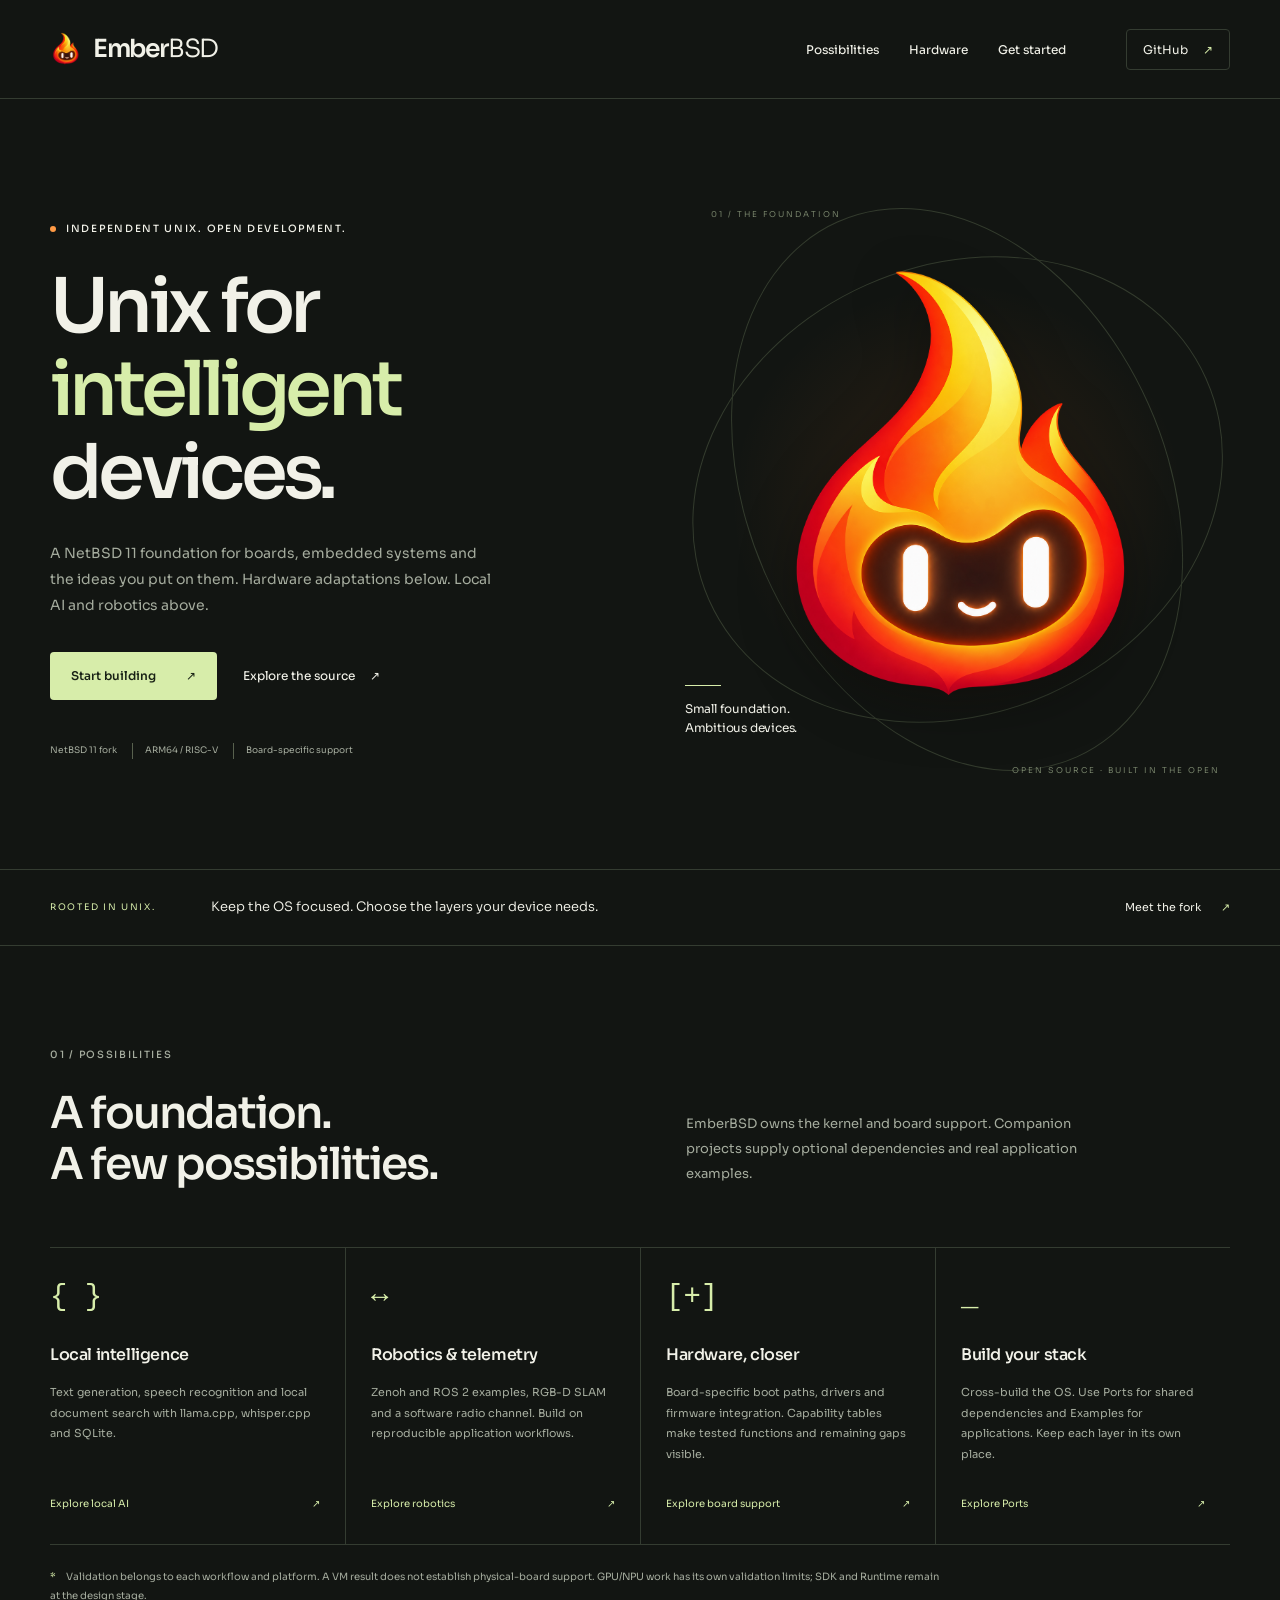
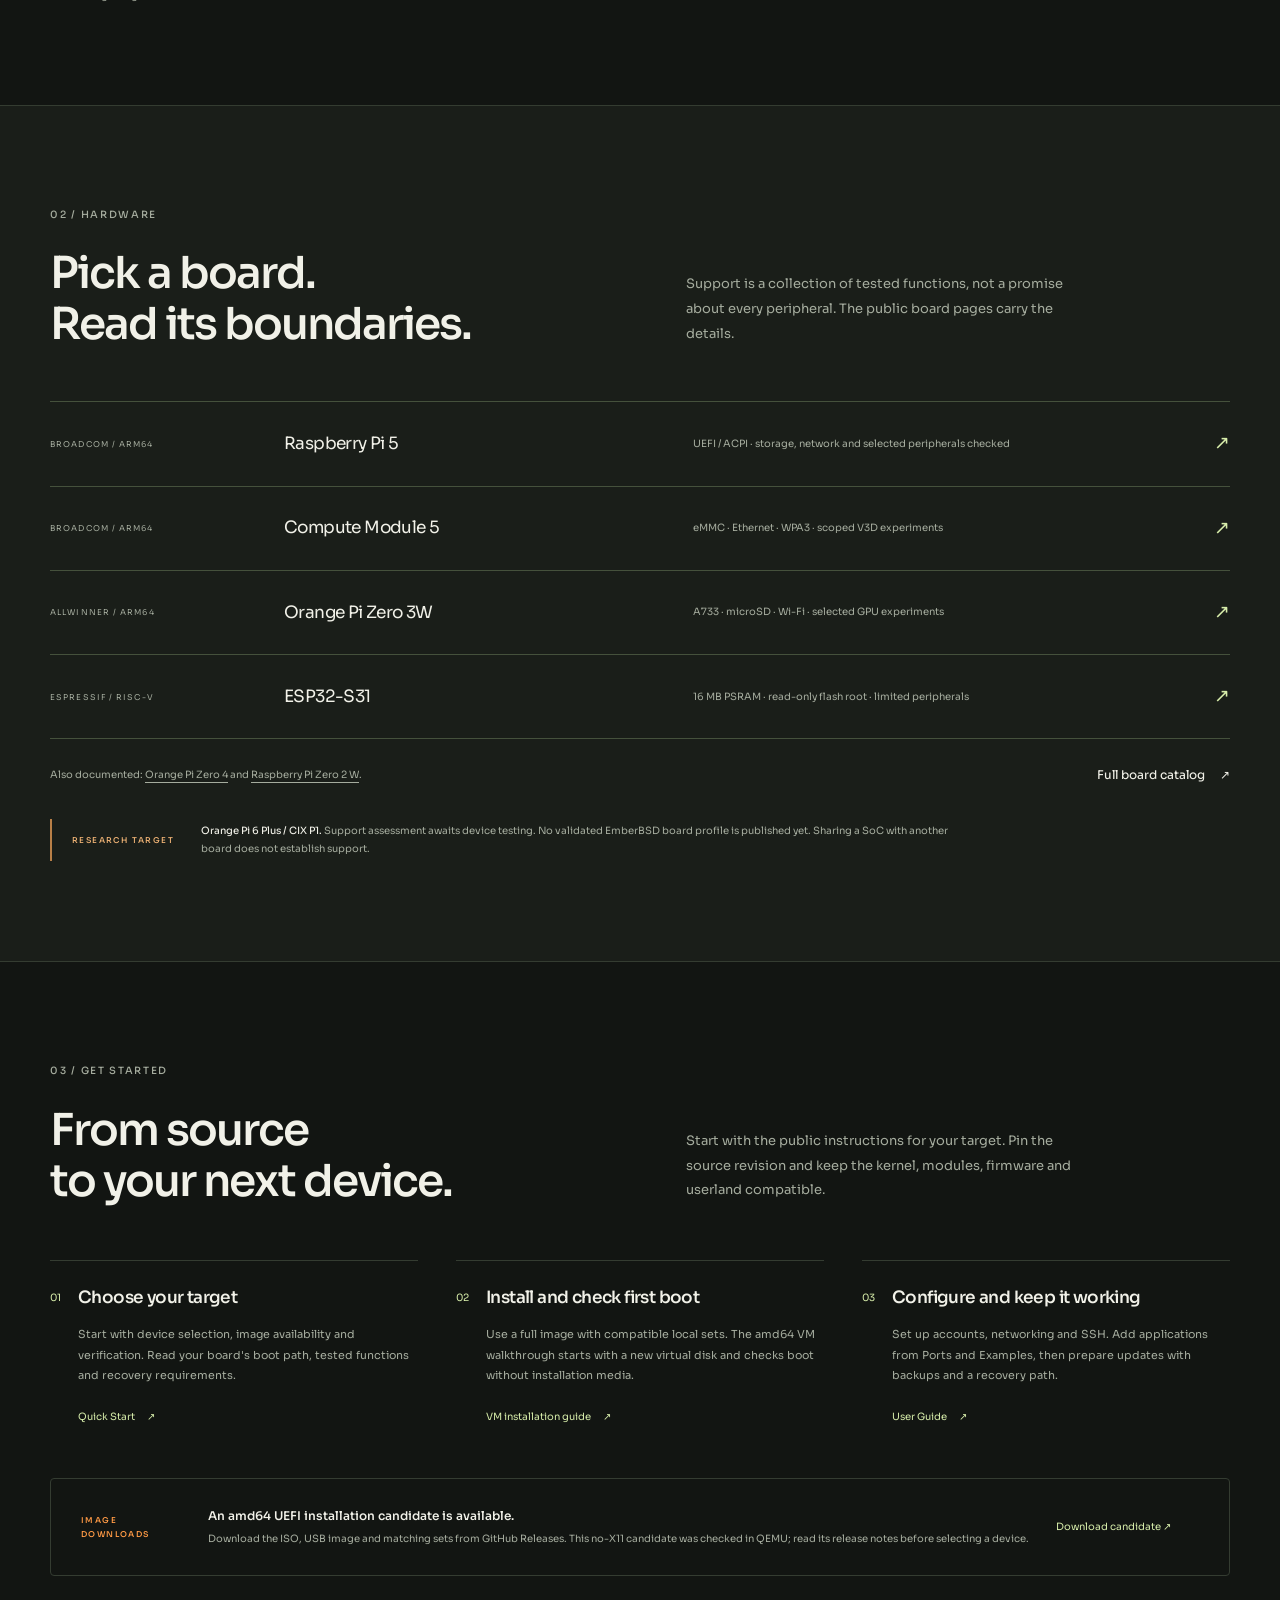
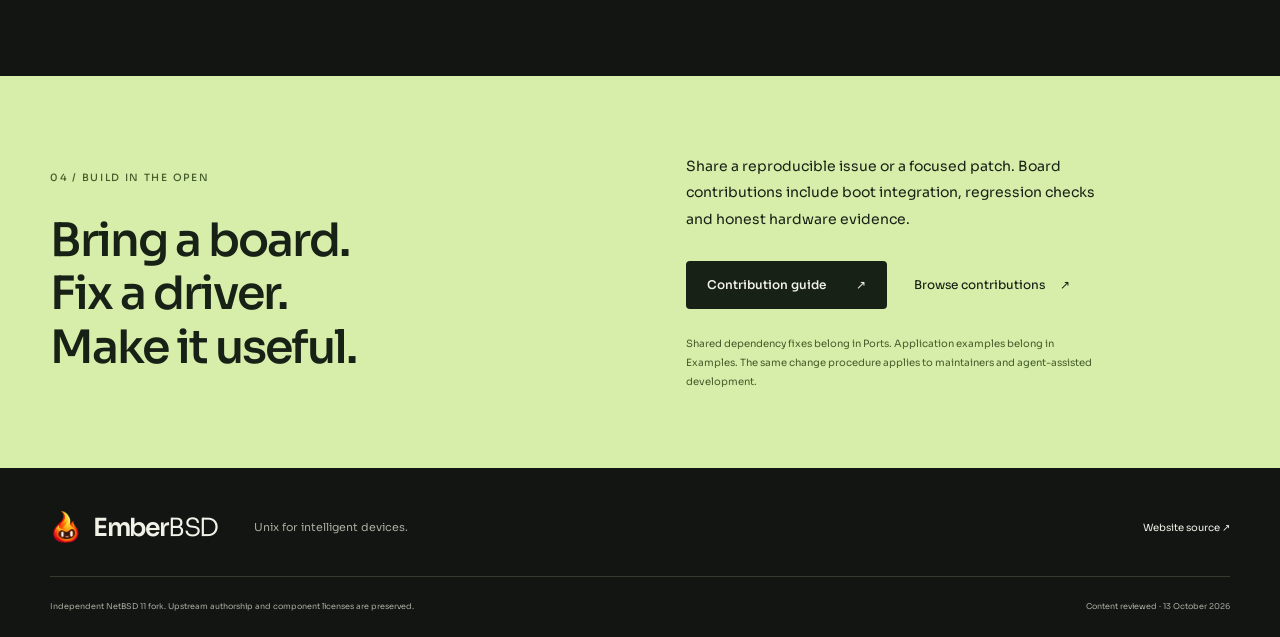
==== docs/index.html @ 4166a526 "docs(site): link the verified installation candidate" ====
<!doctype html>
<html lang="en">
<head>
  <meta charset="utf-8">
  <meta name="viewport" content="width=device-width, initial-scale=1">
  <meta name="theme-color" content="#121512">
  <meta name="description" content="EmberBSD is an independent NetBSD 11 fork for intelligent devices. Explore board support, local AI, robotics, build instructions and open development.">
  <meta property="og:title" content="EmberBSD — Unix for intelligent devices">
  <meta property="og:description" content="A small Unix foundation. Room for ambitious devices. Explore the OS, supported boards and development workflows.">
  <meta property="og:type" content="website">
  <meta property="og:url" content="https://oxtech-ember.github.io/EmberBSD-Website/">
  <meta property="og:image" content="https://oxtech-ember.github.io/EmberBSD-Website/assets/emberbsd-logo.png">
  <title>EmberBSD — Unix for intelligent devices</title>
  <link rel="icon" type="image/png" href="assets/emberbsd-logo.png">
  <link rel="preload" href="assets/fonts/sora.ttf" as="font" type="font/ttf" crossorigin>
  <link rel="stylesheet" href="style.css">
</head>
<body>
  <a class="skip-link" href="#main">Skip to content</a>
  <header class="header">
    <div class="container header-inner">
      <a class="brand" href="#" aria-label="EmberBSD home"><img src="assets/emberbsd-logo.png" width="31" height="35" alt=""><span>Ember<span class="brand-bsd">BSD</span></span></a>
      <nav aria-label="Main navigation">
        <a href="#possibilities">Possibilities</a>
        <a href="#hardware">Hardware</a>
        <a href="#start">Get started</a>
      </nav>
      <a class="header-source" href="https://github.com/oxtech-ember/EmberBSD">GitHub <span aria-hidden="true">↗</span></a>
    </div>
  </header>
  <main id="main">
    <section class="hero container" aria-labelledby="hero-title">
      <div class="hero-copy">
        <p class="eyebrow"><span class="signal" aria-hidden="true"></span> Independent Unix. Open development.</p>
        <h1 id="hero-title">Unix for<br><span>intelligent</span><br>devices.</h1>
        <p class="hero-description">A NetBSD 11 foundation for boards, embedded systems and the ideas you put on them. Hardware adaptations below. Local AI and robotics above.</p>
        <div class="hero-actions">
          <a class="button button-primary" href="#start">Start building <span aria-hidden="true">↗</span></a>
          <a class="text-link" href="https://github.com/oxtech-ember/EmberBSD">Explore the source <span aria-hidden="true">↗</span></a>
        </div>
        <div class="hero-tags" aria-label="Project foundations"><span>NetBSD 11 fork</span><span>ARM64 / RISC-V</span><span>Board-specific support</span></div>
      </div>
      <div class="hero-art">
        <div class="orbital orbital-one" aria-hidden="true"></div><div class="orbital orbital-two" aria-hidden="true"></div>
        <div class="art-mark art-mark-top" aria-hidden="true">01 / THE FOUNDATION</div>
        <img class="mascot" src="assets/emberbsd-logo.png" width="1193" height="1330" alt="EmberBSD's smiling orange and yellow flame mascot" fetchpriority="high">
        <div class="art-caption"><span class="caption-rule" aria-hidden="true"></span> Small foundation.<br>Ambitious devices.</div>
        <div class="art-mark art-mark-bottom" aria-hidden="true">OPEN SOURCE · BUILT IN THE OPEN</div>
      </div>
    </section>
    <div class="foundation-strip"><div class="container foundation-inner"><span>ROOTED IN UNIX.</span><p>Keep the OS focused.<br class="mobile-break"> Choose the layers your device needs.</p><a href="https://github.com/oxtech-ember/EmberBSD/blob/main/README.ember.md">Meet the fork <span aria-hidden="true">↗</span></a></div></div>

    <section class="section container" id="possibilities" aria-labelledby="possibilities-title">
      <div class="section-heading"><p class="eyebrow section-number">01 / POSSIBILITIES</p><h2 id="possibilities-title">A foundation.<br>A few possibilities.</h2><p>EmberBSD owns the kernel and board support. Companion projects supply optional dependencies and real application examples.</p></div>
      <div class="feature-grid">
        <article class="feature"><span class="feature-symbol" aria-hidden="true">{ }</span><h3>Local intelligence</h3><p>Text generation, speech recognition and local document search with llama.cpp, whisper.cpp and SQLite.</p><a href="https://github.com/oxtech-ember/EmberBSD-Examples/tree/main/ai/local-inference">Explore local AI <span aria-hidden="true">↗</span></a></article>
        <article class="feature"><span class="feature-symbol" aria-hidden="true">↔</span><h3>Robotics &amp; telemetry</h3><p>Zenoh and ROS 2 examples, RGB-D SLAM and a software radio channel. Build on reproducible application workflows.</p><a href="https://github.com/oxtech-ember/EmberBSD-Examples/tree/main/robotics">Explore robotics <span aria-hidden="true">↗</span></a></article>
        <article class="feature"><span class="feature-symbol" aria-hidden="true">[+]</span><h3>Hardware, closer</h3><p>Board-specific boot paths, drivers and firmware integration. Capability tables make tested functions and remaining gaps visible.</p><a href="https://github.com/oxtech-ember/EmberBSD/tree/main/ember/boards">Explore board support <span aria-hidden="true">↗</span></a></article>
        <article class="feature"><span class="feature-symbol" aria-hidden="true">_</span><h3>Build your stack</h3><p>Cross-build the OS. Use Ports for shared dependencies and Examples for applications. Keep each layer in its own place.</p><a href="https://github.com/oxtech-ember/EmberBSD-Ports">Explore Ports <span aria-hidden="true">↗</span></a></article>
      </div>
      <p class="evidence-note"><span aria-hidden="true">*</span> Validation belongs to each workflow and platform. A VM result does not establish physical-board support. GPU/NPU work has its own validation limits; SDK and Runtime remain at the design stage.</p>
    </section>

    <section class="hardware-section" id="hardware" aria-labelledby="hardware-title"><div class="container section">
      <div class="hardware-heading"><div><p class="eyebrow section-number">02 / HARDWARE</p><h2 id="hardware-title">Pick a board.<br>Read its boundaries.</h2></div><p>Support is a collection of tested functions, not a promise about every peripheral. The public board pages carry the details.</p></div>
      <div class="board-list">
        <a class="board" href="https://github.com/oxtech-ember/EmberBSD/blob/main/ember/boards/raspberry-pi-5.md"><span class="board-family">BROADCOM / ARM64</span><span class="board-title">Raspberry Pi 5</span><span class="board-detail">UEFI / ACPI · storage, network and selected peripherals checked</span><span class="board-arrow" aria-hidden="true">↗</span></a>
        <a class="board" href="https://github.com/oxtech-ember/EmberBSD/blob/main/ember/boards/compute-module-5.md"><span class="board-family">BROADCOM / ARM64</span><span class="board-title">Compute Module 5</span><span class="board-detail">eMMC · Ethernet · WPA3 · scoped V3D experiments</span><span class="board-arrow" aria-hidden="true">↗</span></a>
        <a class="board" href="https://github.com/oxtech-ember/EmberBSD/blob/main/ember/boards/orange-pi-zero-3w.md"><span class="board-family">ALLWINNER / ARM64</span><span class="board-title">Orange Pi Zero 3W</span><span class="board-detail">A733 · microSD · Wi-Fi · selected GPU experiments</span><span class="board-arrow" aria-hidden="true">↗</span></a>
        <a class="board" href="https://github.com/oxtech-ember/EmberBSD/blob/main/ember/boards/esp32-s31.md"><span class="board-family">ESPRESSIF / RISC-V</span><span class="board-title">ESP32-S31</span><span class="board-detail">16 MB PSRAM · read-only flash root · limited peripherals</span><span class="board-arrow" aria-hidden="true">↗</span></a>
      </div>
      <div class="hardware-foot"><p>Also documented: <a href="https://github.com/oxtech-ember/EmberBSD/blob/main/ember/boards/orange-pi-zero-4.md">Orange Pi Zero 4</a> and <a href="https://github.com/oxtech-ember/EmberBSD/blob/main/ember/boards/raspberry-pi-zero-2-w.md">Raspberry Pi Zero 2 W</a>.</p><a class="text-link" href="https://github.com/oxtech-ember/EmberBSD/blob/main/ember/boards/README.md">Full board catalog <span aria-hidden="true">↗</span></a></div>
      <div class="research-note"><span class="label">RESEARCH TARGET</span><p><strong>Orange Pi 6 Plus / CIX P1.</strong> Support assessment awaits device testing. No validated EmberBSD board profile is published yet. Sharing a SoC with another board does not establish support.</p></div>
    </div></section>

    <section class="section container start-section" id="start" aria-labelledby="start-title">
      <div class="section-heading"><p class="eyebrow section-number">03 / GET STARTED</p><h2 id="start-title">From source<br>to your next device.</h2><p>Start with the public instructions for your target. Pin the source revision and keep the kernel, modules, firmware and userland compatible.</p></div>
      <ol class="start-steps">
        <li><span class="step-index" aria-hidden="true">01</span><div><h3>Choose your target</h3><p>Start with device selection, image availability and verification. Read your board's boot path, tested functions and recovery requirements.</p><a href="https://github.com/oxtech-ember/EmberBSD/blob/main/ember/quick-start.md">Quick Start <span aria-hidden="true">↗</span></a></div></li>
        <li><span class="step-index" aria-hidden="true">02</span><div><h3>Install and check first boot</h3><p>Use a full image with compatible local sets. The amd64 VM walkthrough starts with a new virtual disk and checks boot without installation media.</p><a href="https://github.com/oxtech-ember/EmberBSD/blob/main/ember/boot/amd64-vm-install.md">VM installation guide <span aria-hidden="true">↗</span></a></div></li>
        <li><span class="step-index" aria-hidden="true">03</span><div><h3>Configure and keep it working</h3><p>Set up accounts, networking and SSH. Add applications from Ports and Examples, then prepare updates with backups and a recovery path.</p><a href="https://github.com/oxtech-ember/EmberBSD/blob/main/ember/user-guide.md">User Guide <span aria-hidden="true">↗</span></a></div></li>
      </ol>
      <aside class="download-note" aria-label="Image download status"><span class="label">IMAGE DOWNLOADS</span><div><h3>An amd64 UEFI installation candidate is available.</h3><p>Download the ISO, USB image and matching sets from GitHub Releases. This no-X11 candidate was checked in QEMU; read its release notes before selecting a device.</p></div><a href="https://github.com/oxtech-ember/EmberBSD/releases/tag/build-a0674c0d2c1b067339b9436cf6148426546649ef-amd64-no-x11">Download candidate <span aria-hidden="true">↗</span></a></aside>
    </section>

    <section class="contribute-section" id="contribute" aria-labelledby="contribute-title"><div class="container contribute-inner"><div><p class="eyebrow">04 / BUILD IN THE OPEN</p><h2 id="contribute-title">Bring a board.<br>Fix a driver.<br>Make it useful.</h2></div><div class="contribute-copy"><p>Share a reproducible issue or a focused patch. Board contributions include boot integration, regression checks and honest hardware evidence.</p><div class="contribute-links"><a class="button button-dark" href="https://github.com/oxtech-ember/EmberBSD/blob/main/CONTRIBUTING.md">Contribution guide <span aria-hidden="true">↗</span></a><a class="text-link" href="https://github.com/oxtech-ember/EmberBSD/pulls">Browse contributions <span aria-hidden="true">↗</span></a></div><p class="contribute-small">Shared dependency fixes belong in Ports. Application examples belong in Examples. The same change procedure applies to maintainers and agent-assisted development.</p></div></div></section>
  </main>
  <footer class="footer container"><div class="footer-top"><a class="brand" href="#" aria-label="EmberBSD home"><img src="assets/emberbsd-logo.png" width="31" height="35" alt=""><span>Ember<span class="brand-bsd">BSD</span></span></a><p>Unix for intelligent devices.</p><a href="https://github.com/oxtech-ember/EmberBSD-Website">Website source <span aria-hidden="true">↗</span></a></div><div class="footer-bottom"><p>Independent NetBSD 11 fork. Upstream authorship and component licenses are preserved.</p><p>Content reviewed · 13 October 2026</p></div></footer>
</body>
</html>
---- docs/style.css ----
@font-face{font-family:Sora;src:url('assets/fonts/sora.ttf') format('truetype');font-weight:100 800;font-style:normal;font-display:swap}
:root{--bg:#121512;--surface:#1a1e19;--text:#f1f1e8;--muted:#a5ac9e;--line:#343c31;--accent:#d7edaa;--orange:#ff9a45;--ink:#182115;--font:Sora,sans-serif}
*{box-sizing:border-box}
html{scroll-behavior:smooth;scroll-padding-top:94px}
body{margin:0;background:var(--bg);color:var(--text);font-family:var(--font);font-size:15px;line-height:1.75;-webkit-font-smoothing:antialiased}
::selection{background:var(--accent);color:var(--ink)}
a{color:inherit;text-decoration:none}
a:focus-visible{outline:3px solid var(--orange);outline-offset:6px;border-radius:2px}
a:hover{color:var(--accent)}
img{max-width:100%;height:auto}
h1,h2,h3,p{margin:0}
h1,h2,h3{font-weight:550;line-height:1.12}
.container{width:min(1180px,calc(100% - 96px));margin-inline:auto}
.skip-link{position:fixed;z-index:20;top:-90px;left:20px;background:var(--accent);color:var(--ink);padding:12px 20px}
.skip-link:focus{top:14px}
.header{border-bottom:1px solid var(--line);background:var(--bg)}
.header-inner{min-height:98px;display:flex;align-items:center;gap:46px}
.brand{display:inline-flex;align-items:center;gap:12px;font-size:25px;font-weight:600;letter-spacing:-1.4px;white-space:nowrap}
.brand img{width:31px;height:35px;object-fit:contain}
.brand-bsd{font-weight:350}
.header nav{display:flex;align-items:center;gap:30px;margin-left:auto;font-size:12px;font-weight:450}
.header-source{margin-left:14px;padding:9px 16px;border:1px solid var(--line);border-radius:4px;font-size:12px}
.header-source span{margin-left:12px;color:var(--accent)}
.hero{display:grid;grid-template-columns:1.12fr 1fr;gap:24px;min-height:770px;align-items:center;padding-block:76px 65px}
.eyebrow{display:flex;align-items:center;gap:10px;font-size:10px;font-weight:500;letter-spacing:1.7px;text-transform:uppercase}
.signal{display:inline-block;width:6px;height:6px;background:var(--orange);border-radius:50%}
h1{font-size:clamp(58px,5.9vw,84px);line-height:1.1;letter-spacing:-4.7px;margin-top:27px}
h1 span{color:var(--accent)}
.hero-description{color:var(--muted);max-width:452px;margin-top:27px;font-size:14px;line-height:1.85}
.hero-actions{display:flex;align-items:center;gap:26px;margin-top:33px}
.button{display:inline-flex;align-items:center;justify-content:center;gap:30px;padding:15px 21px;font-weight:550;font-size:12px;line-height:1.5;border-radius:4px;transition:transform .18s,background .18s}
.button:hover{transform:translateY(-2px)}
.button-primary{background:var(--accent);color:var(--ink)}
.button-primary:hover{background:#e9fac7;color:var(--ink)}
.text-link{font-size:12px;font-weight:450;display:inline-flex;align-items:center;gap:15px}
.hero-tags{display:flex;flex-wrap:wrap;gap:15px;margin-top:43px;font-size:9px;color:var(--muted)}
.hero-tags span{padding-left:12px;border-left:1px solid #58614e}
.hero-tags span:first-child{padding-left:0;border:0}
.hero-art{position:relative;height:575px;display:flex;align-items:center;justify-content:center;isolation:isolate;overflow:hidden}
.hero-art::before{content:'';position:absolute;inset:10% 4% 5%;background:radial-gradient(ellipse,rgba(255,127,39,.12),transparent 64%);z-index:-1}
.orbital{position:absolute;border:1px solid #333b2d;border-radius:50%;z-index:-1;transform:rotate(-24deg)}
.orbital-one{width:100%;height:78%}
.orbital-two{width:77%;height:102%}
.mascot{width:77%;max-height:465px;object-fit:contain;filter:drop-shadow(0 18px 28px #0005);animation:arrive .9s ease-out both}
.art-mark{position:absolute;font-size:8px;letter-spacing:2px;color:#737f67}
.art-mark-top{top:5px;left:26px}
.art-mark-bottom{bottom:0;right:10px}
.art-caption{position:absolute;bottom:40px;left:0;font-size:12px;font-weight:400;line-height:1.6;letter-spacing:-.2px}
.caption-rule{display:block;width:36px;border-top:1px solid var(--accent);margin-bottom:13px}
.foundation-strip{border-top:1px solid var(--line);border-bottom:1px solid var(--line)}
.foundation-inner{display:flex;align-items:center;gap:55px;padding-block:26px}
.foundation-inner>span{color:var(--accent);font-size:9px;letter-spacing:1.7px;white-space:nowrap}
.foundation-inner p{font-size:13px;font-weight:350}
.foundation-inner>a{margin-left:auto;font-size:11px;white-space:nowrap}
.foundation-inner>a span{margin-left:17px;color:var(--accent)}
.mobile-break{display:none}
.section{padding-block:100px}
.section-heading{display:grid;grid-template-columns:1fr 1fr;column-gap:92px;align-items:end}
.section-number{color:var(--muted);grid-column:1/-1;margin-bottom:25px}
h2{font-size:44px;letter-spacing:-2px;line-height:1.16}
.section-heading>p:last-child{color:var(--muted);font-size:13px;max-width:400px;line-height:1.9;padding-bottom:4px}
.feature-grid{display:grid;grid-template-columns:repeat(4,1fr);margin-top:57px;border-top:1px solid var(--line);border-bottom:1px solid var(--line)}
.feature{padding:33px 25px 31px 0;display:flex;flex-direction:column}
.feature+.feature{border-left:1px solid var(--line);padding-left:25px}
.feature-symbol{font-family:monospace;font-size:29px;line-height:1.2;color:var(--accent);font-weight:300;height:48px}
.feature h3{font-size:16px;letter-spacing:-.4px;margin-top:15px;line-height:1.4}
.feature p{color:var(--muted);font-size:11px;line-height:1.9;margin-top:15px}
.feature>a{font-size:10px;color:var(--accent);margin-top:auto;padding-top:30px;display:flex;gap:12px;align-items:center;justify-content:space-between}
.feature>a:hover{text-decoration:underline;text-underline-offset:5px}
.evidence-note{font-size:10px;color:var(--muted);max-width:890px;line-height:1.9;margin-top:22px}
.evidence-note>span{color:var(--accent);margin-right:8px}
.hardware-section{background:var(--surface);border-top:1px solid var(--line);border-bottom:1px solid var(--line)}
.hardware-heading{display:grid;grid-template-columns:1fr 1fr;gap:92px;align-items:end}
.hardware-heading>p{color:var(--muted);font-size:13px;line-height:1.9;max-width:398px;padding-bottom:4px}
.board-list{margin-top:51px;border-top:1px solid #45513c}
.board{display:grid;grid-template-columns:210px 1.1fr 1.4fr 24px;gap:24px;align-items:center;padding-block:25px;border-bottom:1px solid #45513c;transition:background .18s,padding .18s}
.board:hover{background:#232b1f;padding-inline:12px;color:var(--text)}
.board-family{font-size:8px;letter-spacing:1.1px;color:var(--muted)}
.board-title{font-size:17px;letter-spacing:-.6px}
.board-detail{font-size:10px;color:var(--muted);line-height:1.8}
.board-arrow{font-size:19px;color:var(--accent);text-align:right}
.hardware-foot{margin-top:25px;display:flex;align-items:center;gap:25px;justify-content:space-between}
.hardware-foot p{font-size:10px;color:var(--muted)}
.hardware-foot p a{text-decoration:underline;text-underline-offset:4px}
.research-note{margin-top:34px;border-left:2px solid #b87f47;padding:3px 0 3px 20px;display:flex;gap:27px;align-items:center}
.label{font-size:8px;font-weight:550;letter-spacing:1.4px;white-space:nowrap}
.research-note .label{color:#e8ae72}
.research-note p{font-size:10px;color:var(--muted);line-height:1.8;max-width:750px}
.research-note strong{color:var(--text);font-weight:450}
.start-steps{list-style:none;padding:0;margin:53px 0 0;display:grid;grid-template-columns:repeat(3,1fr);gap:38px}
.start-steps li{display:flex;gap:17px;border-top:1px solid var(--line);padding-top:25px}
.step-index{font-size:10px;color:var(--accent);line-height:2.3}
.start-steps h3{font-size:17px;line-height:1.4;letter-spacing:-.6px}
.start-steps p{font-size:11px;line-height:1.9;color:var(--muted);margin-top:14px}
.start-steps a{font-size:10px;color:var(--accent);display:inline-flex;gap:12px;margin-top:22px}
.start-steps a:hover{text-decoration:underline;text-underline-offset:5px}
.download-note{display:flex;align-items:center;gap:27px;padding:27px 30px;border:1px solid var(--line);border-radius:4px;margin-top:49px}
.download-note>.label{color:var(--orange);white-space:normal;width:100px;flex-shrink:0}
.download-note h3{font-size:12px;line-height:1.6}
.download-note p{font-size:10px;color:var(--muted);line-height:1.9;margin-top:4px}
.download-note>a{flex-shrink:0;font-size:10px;color:var(--accent)}
.contribute-section{background:var(--accent);color:var(--ink)}
.contribute-section a:focus-visible{outline-color:var(--ink)}
.contribute-inner{display:grid;grid-template-columns:1fr 1fr;gap:92px;padding-block:77px;align-items:center}
.contribute-inner .eyebrow{color:#465d2c;margin-bottom:27px}
.contribute-inner h2{font-size:46px}
.contribute-copy>p{font-size:14px;line-height:1.9;max-width:410px}
.contribute-links{display:flex;align-items:center;gap:27px;margin-top:28px}
.button-dark{background:var(--ink);color:var(--text)}
.button-dark:hover{background:#33442b;color:var(--text)}
.contribute-section .text-link:hover{color:var(--ink);text-decoration:underline;text-underline-offset:5px}
.contribute-copy>.contribute-small{font-size:10px;line-height:1.9;margin-top:25px;color:#465d2c}
.footer{padding-block:38px 24px}
.footer-top{display:flex;gap:36px;align-items:center;padding-bottom:27px}
.footer-top p{color:var(--muted);font-size:11px}
.footer-top>a:last-child{margin-left:auto;font-size:10px}
.footer-bottom{display:flex;justify-content:space-between;gap:25px;border-top:1px solid var(--line);padding-top:22px;font-size:8px;color:var(--muted)}
@keyframes arrive{from{opacity:0;transform:translateY(12px)}to{opacity:1;transform:translateY(0)}}
@media(min-width:1600px){h1{font-size:88px}}
@media(max-width:1100px){.container{width:calc(100% - 64px)}.hero{min-height:700px;gap:0}h1{font-size:65px;letter-spacing:-3.8px}.hero-art{height:510px}.hero-actions{gap:17px}.section-heading,.hardware-heading,.contribute-inner{gap:48px}.board{grid-template-columns:160px 1.1fr 1.3fr 22px;gap:16px}.board-title{font-size:15px}.foundation-inner{gap:30px}.download-note{gap:20px;padding:24px}.feature{padding-right:17px}.feature+.feature{padding-left:17px}.contribute-inner h2{font-size:42px}}
@media(max-width:800px){.header-inner{gap:20px;min-height:88px}.header nav{gap:20px}.header-source{margin-left:0}.hero{grid-template-columns:1.1fr 1fr;padding-block:60px;min-height:650px}h1{font-size:54px;letter-spacing:-3.4px}.hero-description{font-size:12px}.hero-art{height:460px}.hero-actions{align-items:flex-start;flex-direction:column;gap:21px}.hero-tags{gap:12px;margin-top:30px}.hero-tags span{font-size:8px}.art-caption{font-size:10px;bottom:30px}.art-mark{font-size:6px;letter-spacing:1px}.foundation-inner p{font-size:11px}.foundation-inner>span{font-size:8px;letter-spacing:1px}.section{padding-block:75px}h2{font-size:37px}.section-heading,.hardware-heading{gap:35px}.feature-grid{grid-template-columns:repeat(2,1fr)}.feature:nth-child(3){border-left:0;padding-left:0;border-top:1px solid var(--line)}.feature:nth-child(4){border-top:1px solid var(--line)}.feature:nth-child(2){padding-right:0}.feature h3{font-size:17px}.feature p{font-size:12px}.feature>a{font-size:11px}.board{grid-template-columns:1fr 1.3fr 22px}.board-family{grid-column:1;font-size:7px}.board-title{grid-column:1;grid-row:2;margin-top:-18px}.board-detail{grid-column:2;grid-row:1/3}.board-arrow{grid-column:3;grid-row:1/3}.hardware-foot{align-items:flex-start;flex-direction:column;gap:15px}.research-note{align-items:flex-start;flex-direction:column;gap:10px}.start-steps{gap:23px}.start-steps li{gap:10px}.start-steps h3{font-size:15px}.download-note{flex-wrap:wrap}.download-note>div{flex:1}.download-note>a{margin-left:120px}.contribute-inner{gap:35px}.contribute-inner h2{font-size:36px}.contribute-copy>p{font-size:12px}.contribute-links{align-items:flex-start;flex-direction:column;gap:19px}.footer-bottom{font-size:8px}.footer-top{gap:20px}}
@media(max-width:600px){html{scroll-padding-top:25px}.container{width:calc(100% - 40px)}.header-inner{flex-wrap:wrap;justify-content:space-between;gap:0;padding-block:17px 13px;min-height:106px}.brand{font-size:23px}.brand img{width:26px;height:30px}.header-source{padding:7px 12px;font-size:10px;order:1}.header nav{order:2;margin:18px 0 0;width:100%;justify-content:space-between;font-size:10px;gap:16px}.hero{grid-template-columns:1fr;padding-block:43px 29px;min-height:0}.hero .eyebrow{font-size:8px;letter-spacing:1.1px}h1{font-size:clamp(45px,12.2vw,68px);letter-spacing:-2.7px;margin-top:23px;line-height:1.08}.hero-description{font-size:12px;max-width:410px;margin-top:22px;line-height:1.9}.hero-actions{flex-direction:row;align-items:center;flex-wrap:wrap;gap:20px;margin-top:27px}.button{padding:13px 18px;font-size:11px;gap:22px}.hero-actions .text-link{font-size:10px;gap:8px}.hero-tags{gap:12px;margin-top:25px}.hero-tags span{font-size:8px}.hero-art{height:380px;margin-top:33px;margin-inline:15px}.mascot{width:70%;max-height:335px}.orbital-one{width:94%;height:83%}.orbital-two{width:74%;height:96%}.art-mark-top{left:0;top:0}.art-mark-bottom{bottom:0}.art-caption{left:-8px;bottom:29px;font-size:9px}.caption-rule{width:25px;margin-bottom:8px}.foundation-inner{padding-block:22px;flex-wrap:wrap;gap:12px 15px}.foundation-inner>span{width:100%;font-size:8px;letter-spacing:1.4px}.foundation-inner p{font-size:11px}.foundation-inner>a{font-size:10px}.foundation-inner>a span{margin-left:8px}.section{padding-block:58px}.section-heading,.hardware-heading{grid-template-columns:1fr;gap:20px}.section-number{margin-bottom:3px;font-size:8px;letter-spacing:1.4px}h2{font-size:35px;letter-spacing:-1.7px}.section-heading>p:last-child,.hardware-heading>p{font-size:12px;line-height:1.9}.hardware-heading .section-number{margin-bottom:22px}.feature-grid{margin-top:32px;gap:0}.feature{padding:25px 17px 24px 0}.feature+.feature{padding-left:17px}.feature:nth-child(3){padding-left:0}.feature:nth-child(4){padding-right:0}.feature-symbol{font-size:25px;height:35px}.feature h3{font-size:14px;line-height:1.5;margin-top:12px}.feature p{font-size:10px;line-height:1.85;margin-top:12px}.feature>a{font-size:9px;padding-top:23px;gap:6px;line-height:1.7}.evidence-note{font-size:9px;margin-top:19px}.board-list{margin-top:32px}.board{grid-template-columns:1fr 20px;gap:12px;padding-block:21px}.board-family{grid-row:1}.board-title{grid-column:1;grid-row:2;margin:0;font-size:17px}.board-detail{grid-column:1;grid-row:3;font-size:10px}.board-arrow{grid-column:2;grid-row:1/4}.board:hover{padding-inline:8px}.hardware-foot p{font-size:10px;line-height:1.9}.hardware-foot .text-link{font-size:10px}.research-note{margin-top:26px;padding-left:16px}.research-note p{font-size:10px}.start-steps{grid-template-columns:1fr;gap:28px;margin-top:32px}.start-steps li{gap:19px;padding-top:23px}.start-steps h3{font-size:17px}.start-steps p{font-size:11px;margin-top:10px}.start-steps a{font-size:10px;margin-top:14px}.download-note{margin-top:32px;padding:22px;display:block}.download-note>.label{width:auto}.download-note>div{margin-top:13px}.download-note h3{font-size:12px}.download-note p{font-size:10px}.download-note>a{display:inline-block;margin:15px 0 0;font-size:10px}.contribute-inner{grid-template-columns:1fr;gap:29px;padding-block:52px}.contribute-inner .eyebrow{font-size:8px;margin-bottom:23px}.contribute-inner h2{font-size:39px;letter-spacing:-1.8px}.contribute-copy>p{font-size:12px}.contribute-links{flex-direction:row;flex-wrap:wrap;align-items:center;gap:22px;margin-top:23px}.contribute-links .text-link{font-size:10px;gap:8px}.contribute-copy>.contribute-small{font-size:10px;margin-top:22px}.footer{padding-block:28px 20px}.footer-top{flex-wrap:wrap;gap:15px;padding-bottom:23px}.footer-top p{font-size:10px;width:100%;order:2}.footer-top>a:last-child{font-size:9px}.footer-bottom{flex-direction:column;gap:10px;padding-top:18px;font-size:8px;line-height:1.9}}
@media(prefers-reduced-motion:reduce){html{scroll-behavior:auto}*,*::before,*::after{animation:none!important;transition:none!important}}
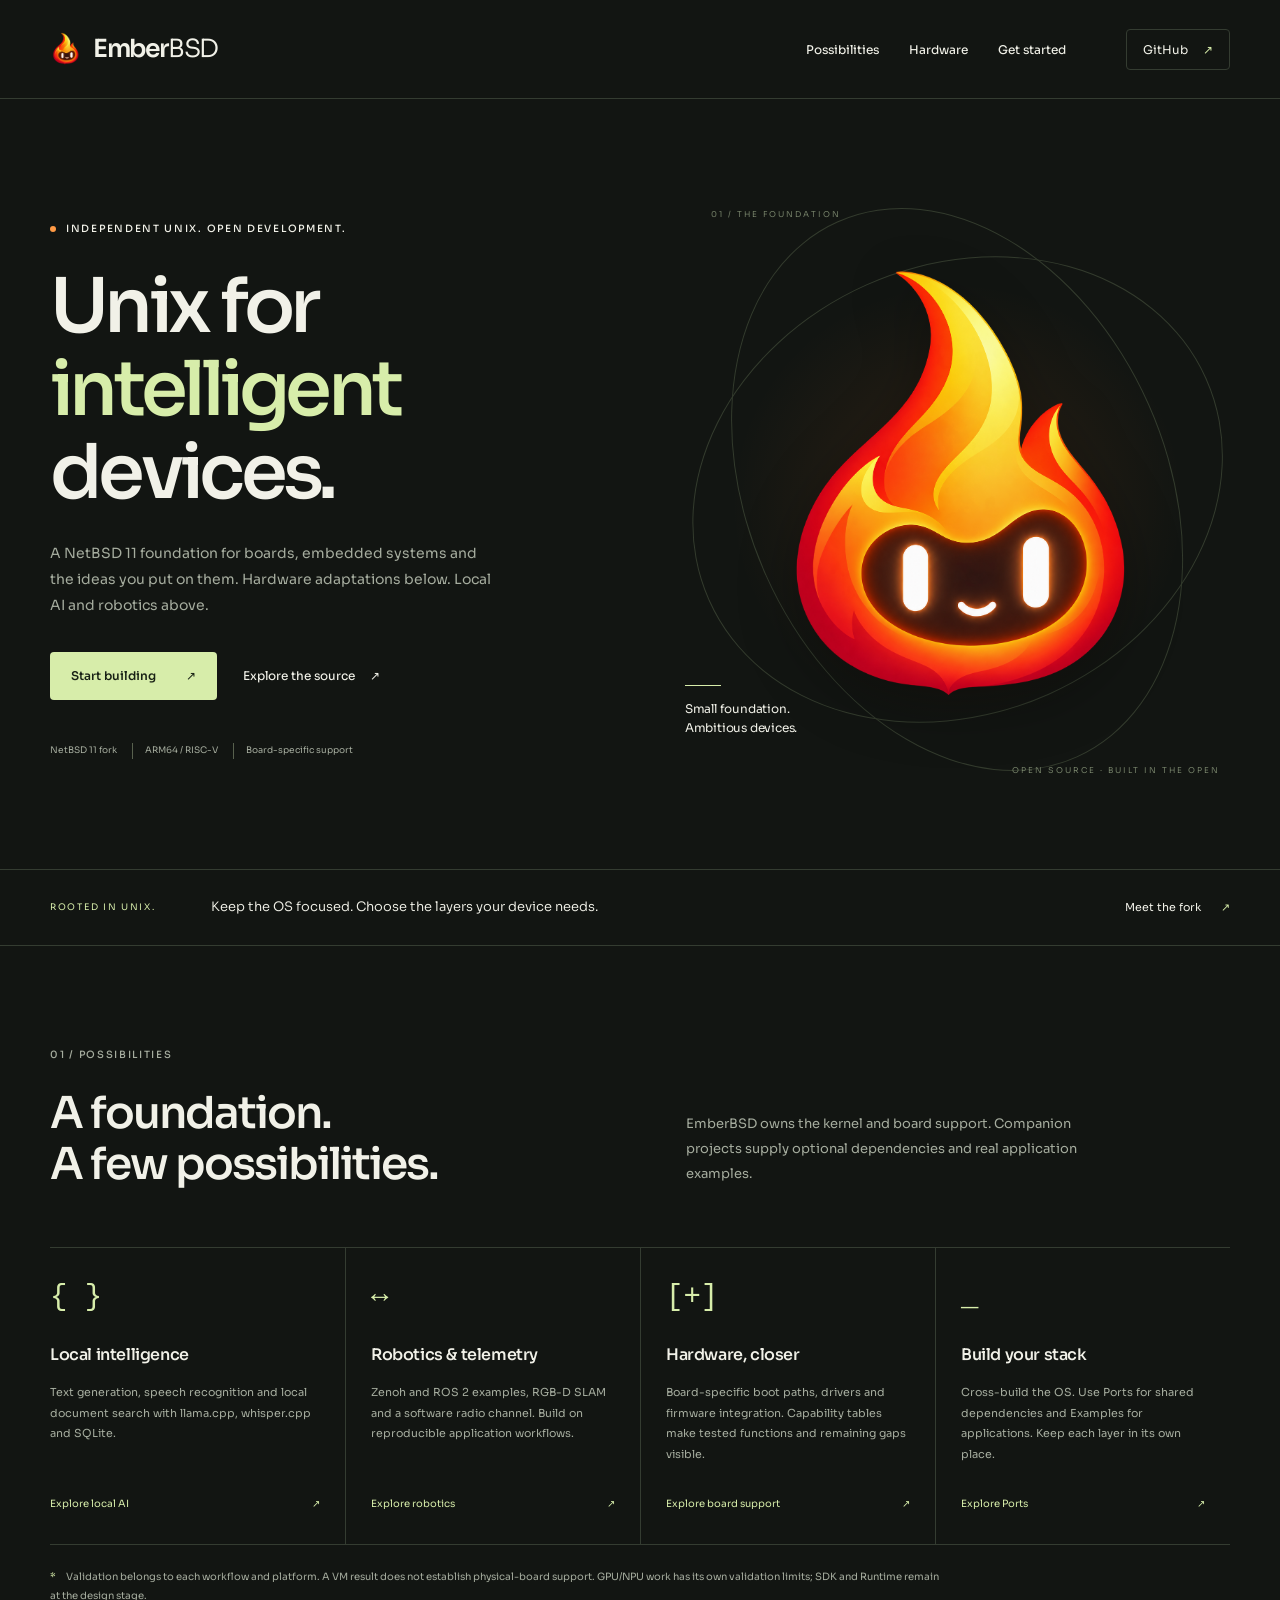
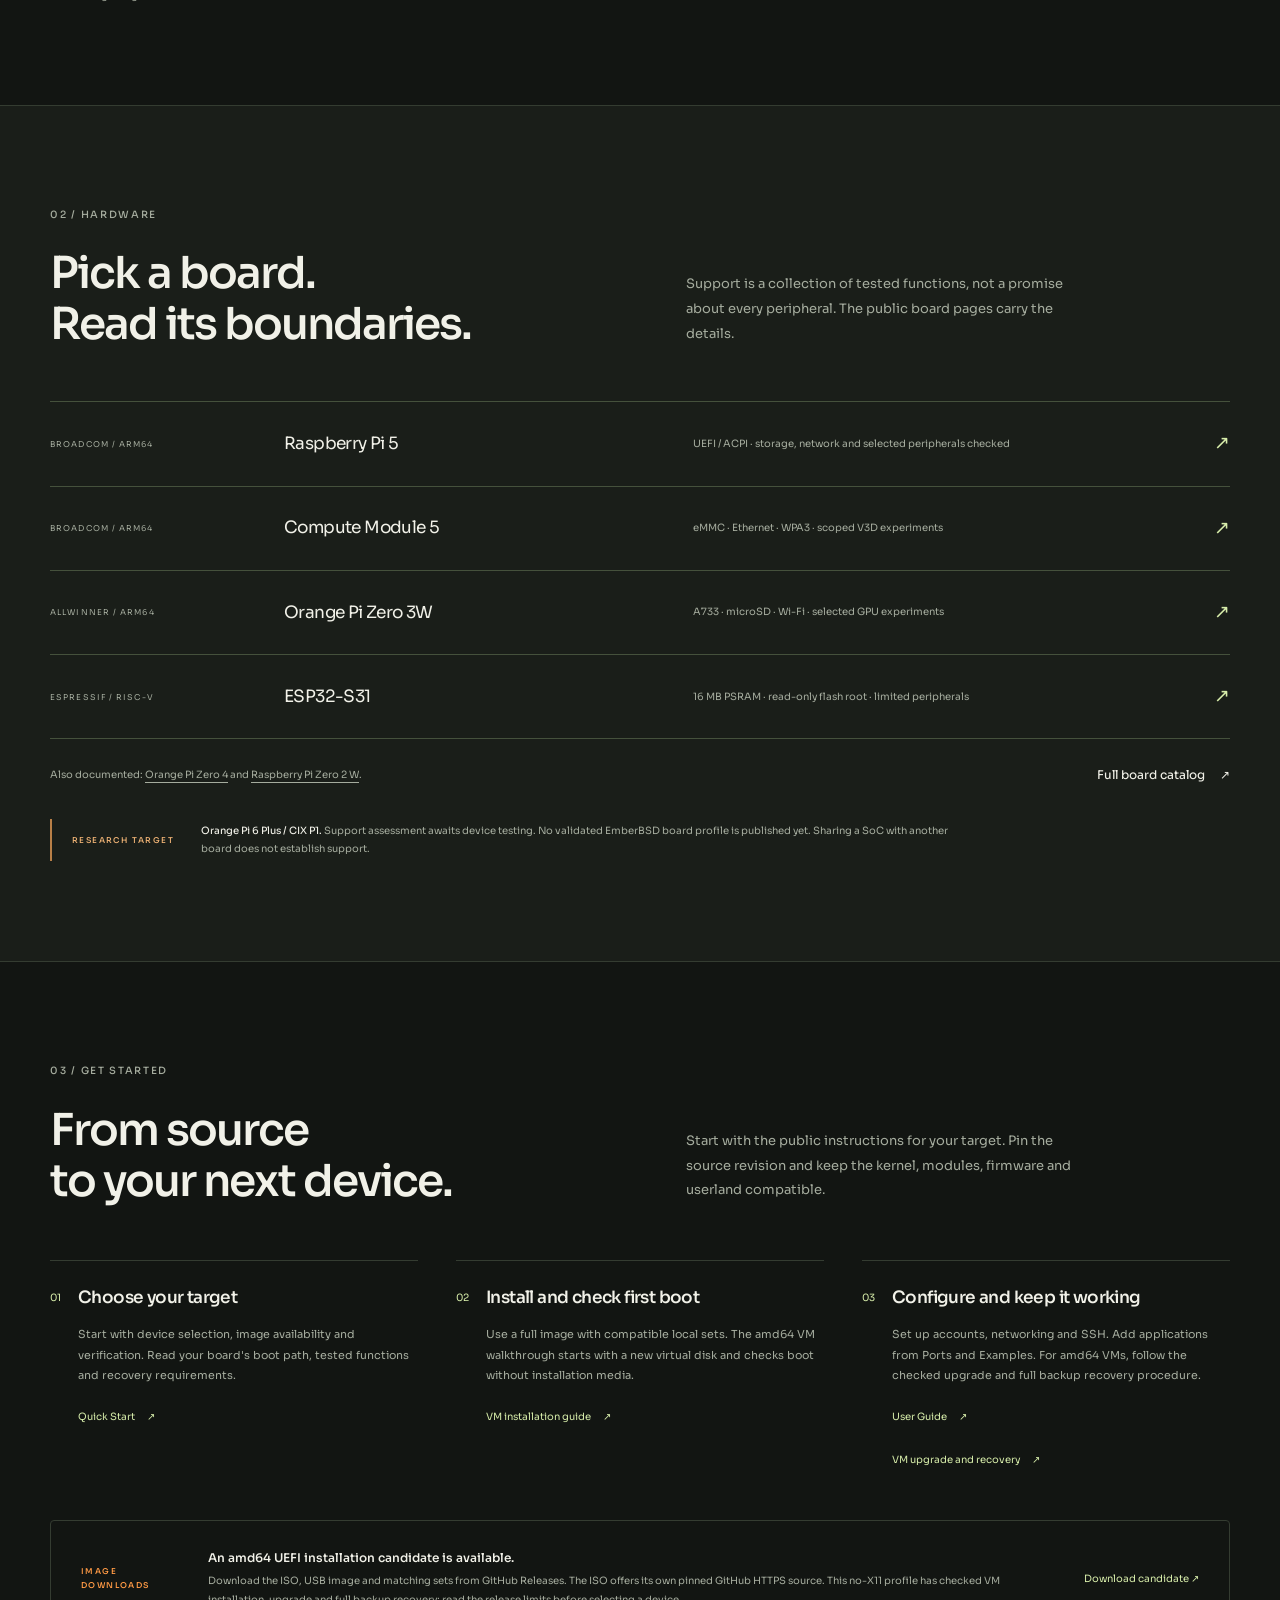
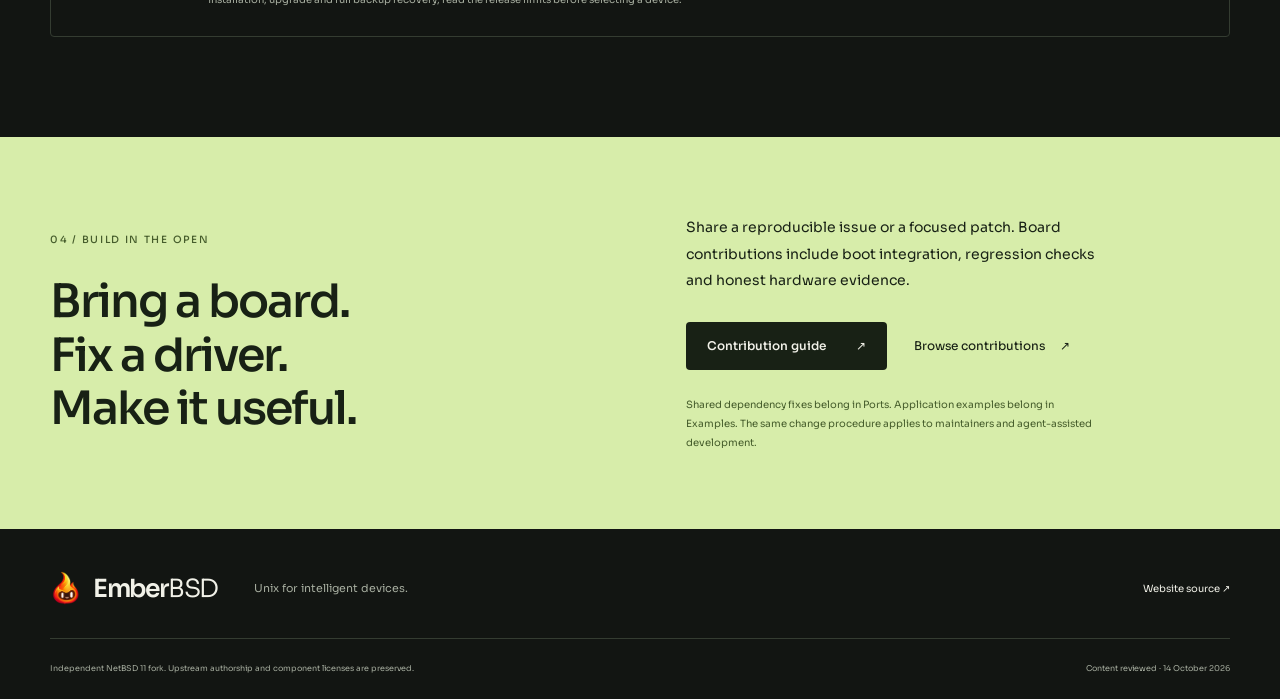
==== commit fff5fc86: "docs(website): link the accepted VM upgrade and recovery path Keep the download and user navigation " ====
--- a/docs/index.html
+++ b/docs/index.html
@@ -78,13 +78,13 @@
       <ol class="start-steps">
         <li><span class="step-index" aria-hidden="true">01</span><div><h3>Choose your target</h3><p>Start with device selection, image availability and verification. Read your board's boot path, tested functions and recovery requirements.</p><a href="https://github.com/oxtech-ember/EmberBSD/blob/main/ember/quick-start.md">Quick Start <span aria-hidden="true">↗</span></a></div></li>
         <li><span class="step-index" aria-hidden="true">02</span><div><h3>Install and check first boot</h3><p>Use a full image with compatible local sets. The amd64 VM walkthrough starts with a new virtual disk and checks boot without installation media.</p><a href="https://github.com/oxtech-ember/EmberBSD/blob/main/ember/boot/amd64-vm-install.md">VM installation guide <span aria-hidden="true">↗</span></a></div></li>
-        <li><span class="step-index" aria-hidden="true">03</span><div><h3>Configure and keep it working</h3><p>Set up accounts, networking and SSH. Add applications from Ports and Examples, then prepare updates with backups and a recovery path.</p><a href="https://github.com/oxtech-ember/EmberBSD/blob/main/ember/user-guide.md">User Guide <span aria-hidden="true">↗</span></a></div></li>
+        <li><span class="step-index" aria-hidden="true">03</span><div><h3>Configure and keep it working</h3><p>Set up accounts, networking and SSH. Add applications from Ports and Examples. For amd64 VMs, follow the checked upgrade and full backup recovery procedure.</p><a href="https://github.com/oxtech-ember/EmberBSD/blob/main/ember/user-guide.md">User Guide <span aria-hidden="true">↗</span></a><br><a href="https://github.com/oxtech-ember/EmberBSD/blob/main/ember/boot/amd64-vm-upgrade.md">VM upgrade and recovery <span aria-hidden="true">↗</span></a></div></li>
       </ol>
-      <aside class="download-note" aria-label="Image download status"><span class="label">IMAGE DOWNLOADS</span><div><h3>An amd64 UEFI installation candidate is available.</h3><p>Download the ISO, USB image and matching sets from GitHub Releases. This no-X11 candidate was checked in QEMU; read its release notes before selecting a device.</p></div><a href="https://github.com/oxtech-ember/EmberBSD/releases/tag/build-a0674c0d2c1b067339b9436cf6148426546649ef-amd64-no-x11">Download candidate <span aria-hidden="true">↗</span></a></aside>
+      <aside class="download-note" aria-label="Image download status"><span class="label">IMAGE DOWNLOADS</span><div><h3>An amd64 UEFI installation candidate is available.</h3><p>Download the ISO, USB image and matching sets from GitHub Releases. The ISO offers its own pinned GitHub HTTPS source. This no-X11 profile has checked VM installation, upgrade and full backup recovery; read the release limits before selecting a device.</p></div><a href="https://github.com/oxtech-ember/EmberBSD/releases/tag/build-c5d396f5698b68e956b29ee5b256bc7877e6c517-amd64-no-x11">Download candidate <span aria-hidden="true">↗</span></a></aside>
     </section>
 
     <section class="contribute-section" id="contribute" aria-labelledby="contribute-title"><div class="container contribute-inner"><div><p class="eyebrow">04 / BUILD IN THE OPEN</p><h2 id="contribute-title">Bring a board.<br>Fix a driver.<br>Make it useful.</h2></div><div class="contribute-copy"><p>Share a reproducible issue or a focused patch. Board contributions include boot integration, regression checks and honest hardware evidence.</p><div class="contribute-links"><a class="button button-dark" href="https://github.com/oxtech-ember/EmberBSD/blob/main/CONTRIBUTING.md">Contribution guide <span aria-hidden="true">↗</span></a><a class="text-link" href="https://github.com/oxtech-ember/EmberBSD/pulls">Browse contributions <span aria-hidden="true">↗</span></a></div><p class="contribute-small">Shared dependency fixes belong in Ports. Application examples belong in Examples. The same change procedure applies to maintainers and agent-assisted development.</p></div></div></section>
   </main>
-  <footer class="footer container"><div class="footer-top"><a class="brand" href="#" aria-label="EmberBSD home"><img src="assets/emberbsd-logo.png" width="31" height="35" alt=""><span>Ember<span class="brand-bsd">BSD</span></span></a><p>Unix for intelligent devices.</p><a href="https://github.com/oxtech-ember/EmberBSD-Website">Website source <span aria-hidden="true">↗</span></a></div><div class="footer-bottom"><p>Independent NetBSD 11 fork. Upstream authorship and component licenses are preserved.</p><p>Content reviewed · 13 October 2026</p></div></footer>
+  <footer class="footer container"><div class="footer-top"><a class="brand" href="#" aria-label="EmberBSD home"><img src="assets/emberbsd-logo.png" width="31" height="35" alt=""><span>Ember<span class="brand-bsd">BSD</span></span></a><p>Unix for intelligent devices.</p><a href="https://github.com/oxtech-ember/EmberBSD-Website">Website source <span aria-hidden="true">↗</span></a></div><div class="footer-bottom"><p>Independent NetBSD 11 fork. Upstream authorship and component licenses are preserved.</p><p>Content reviewed · 14 October 2026</p></div></footer>
 </body>
 </html>
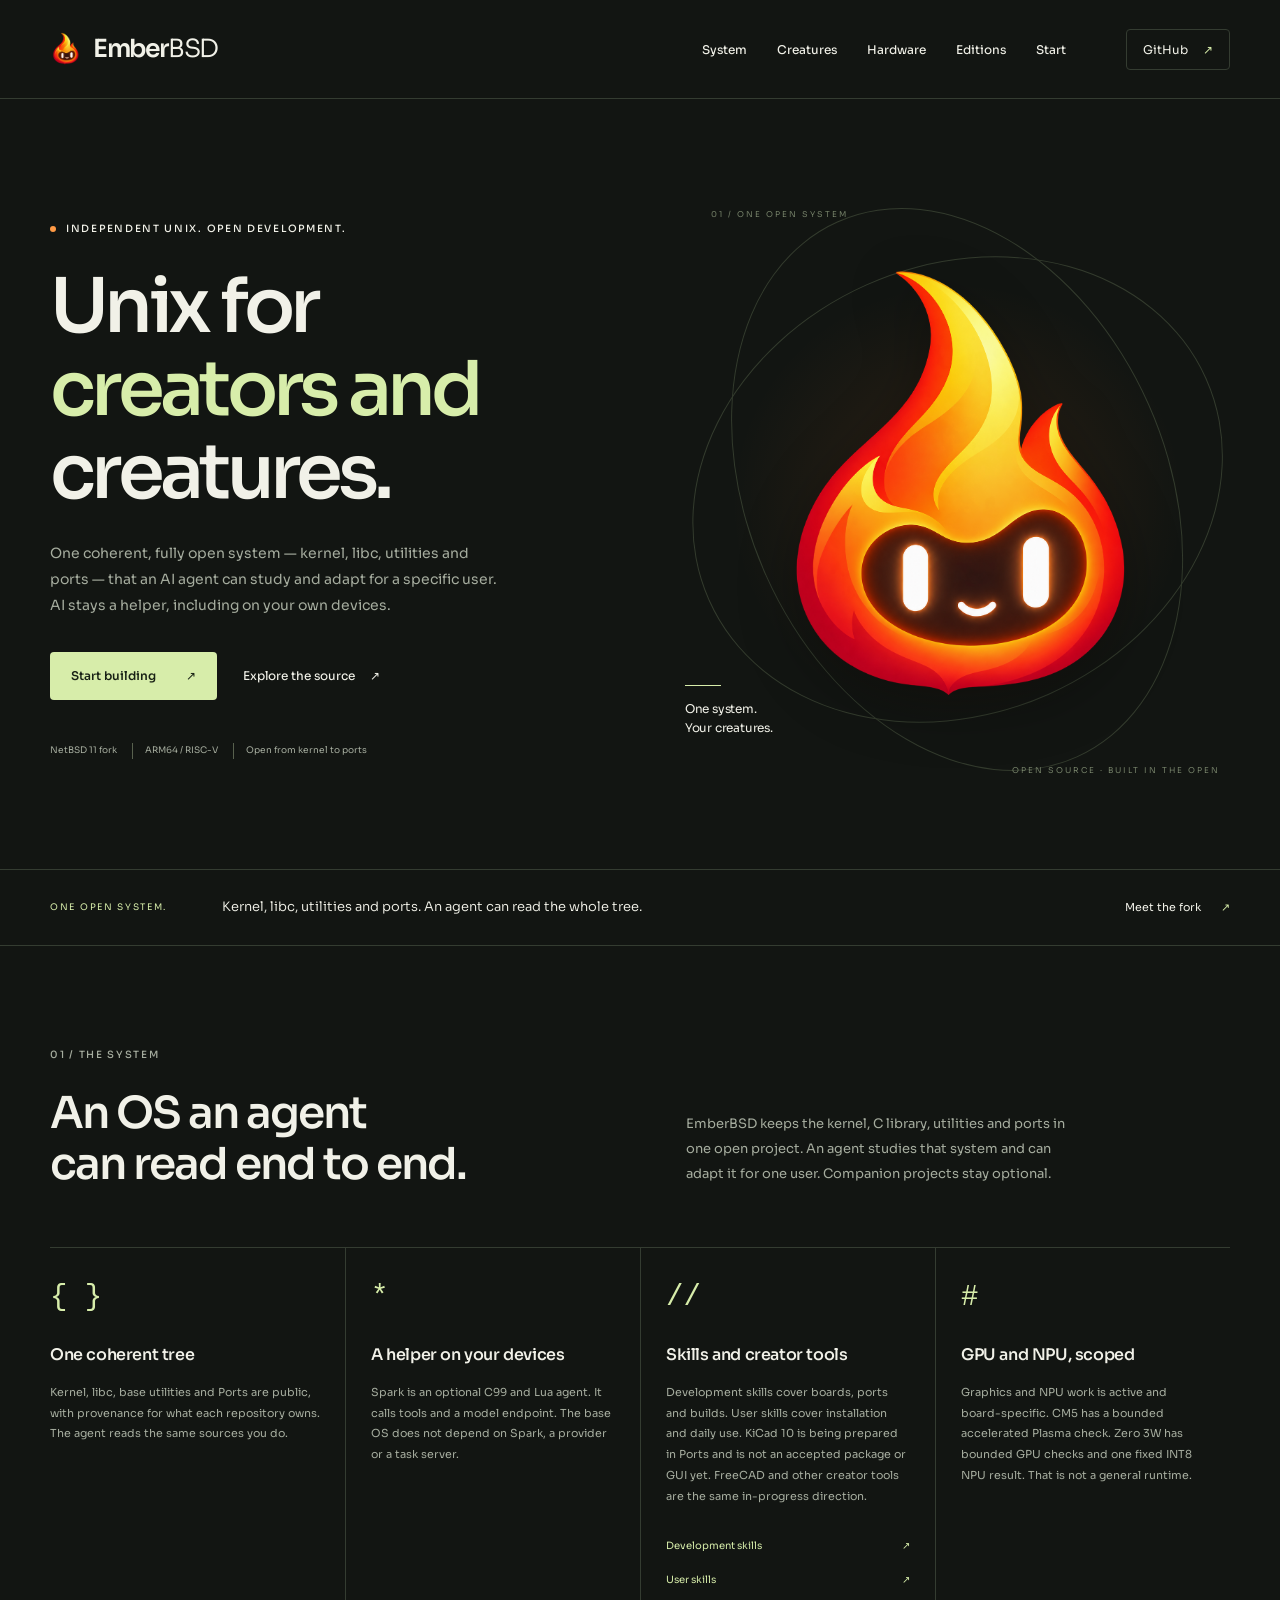
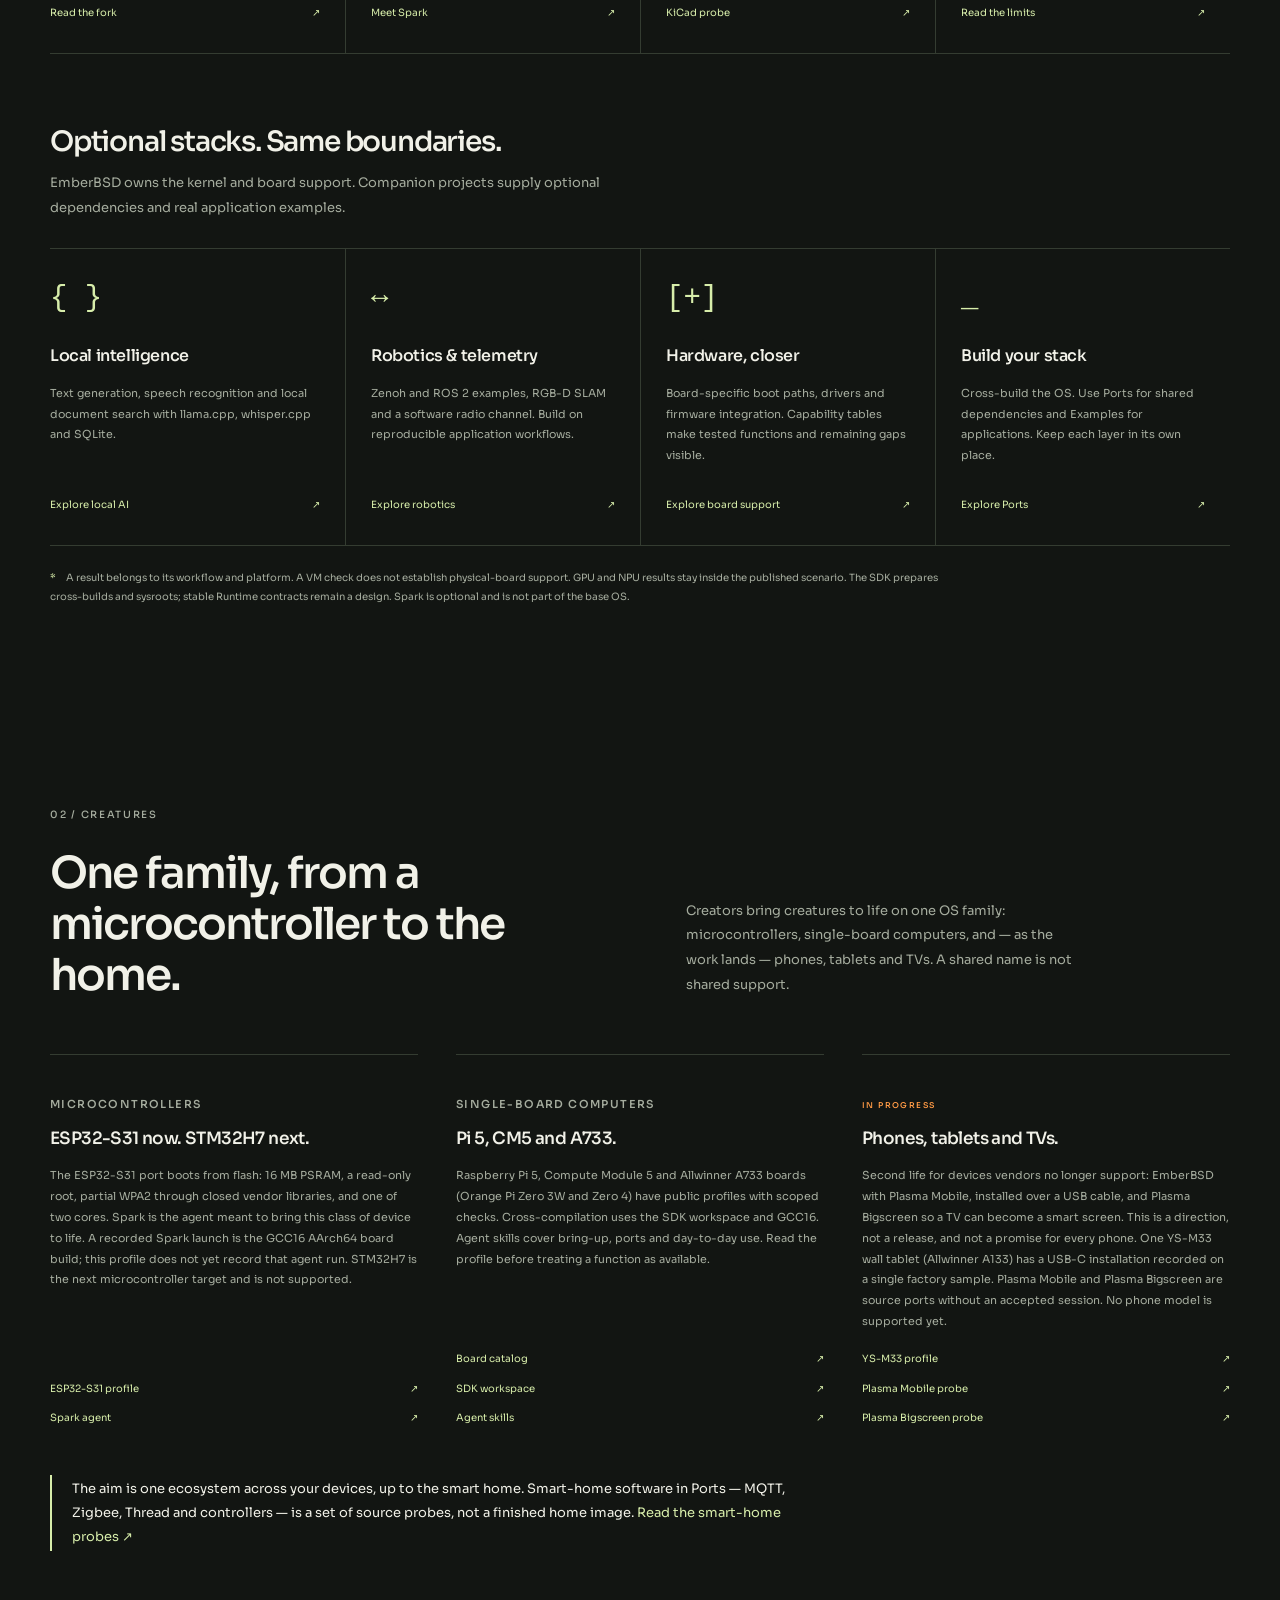
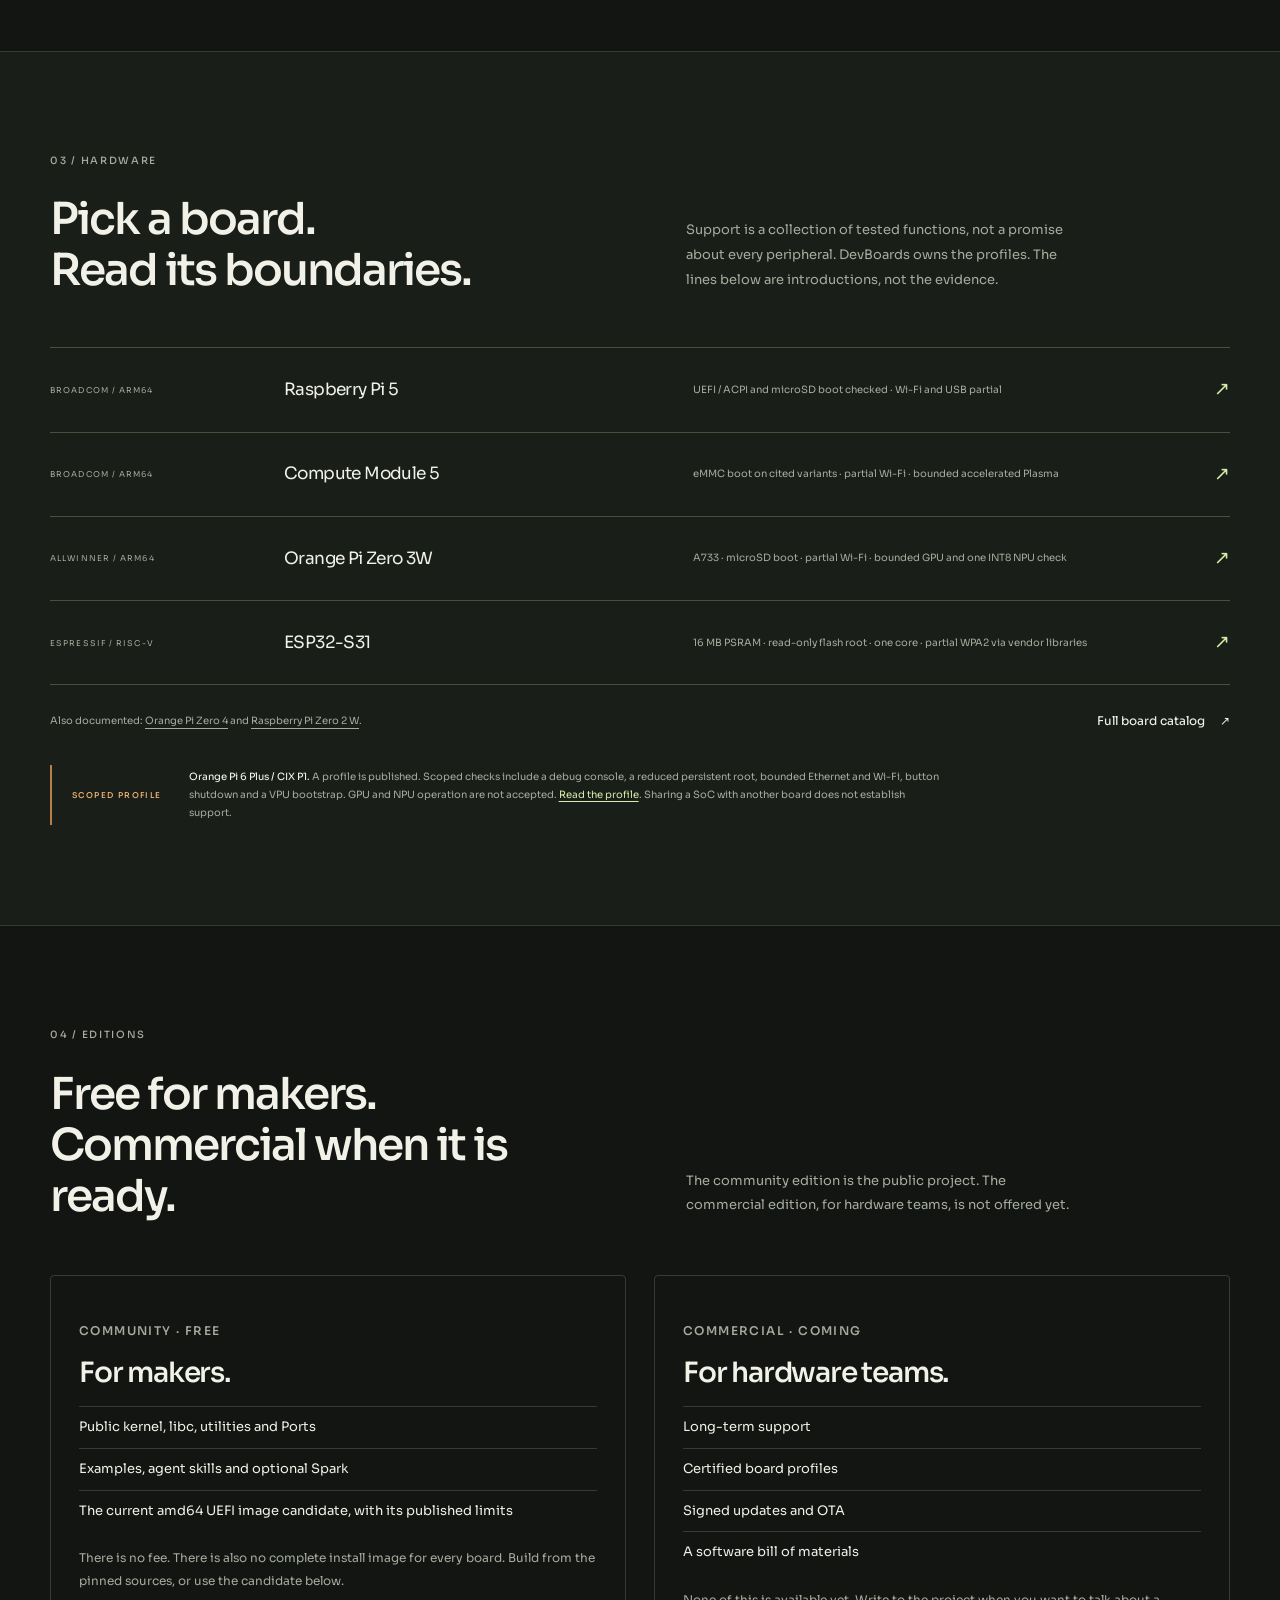
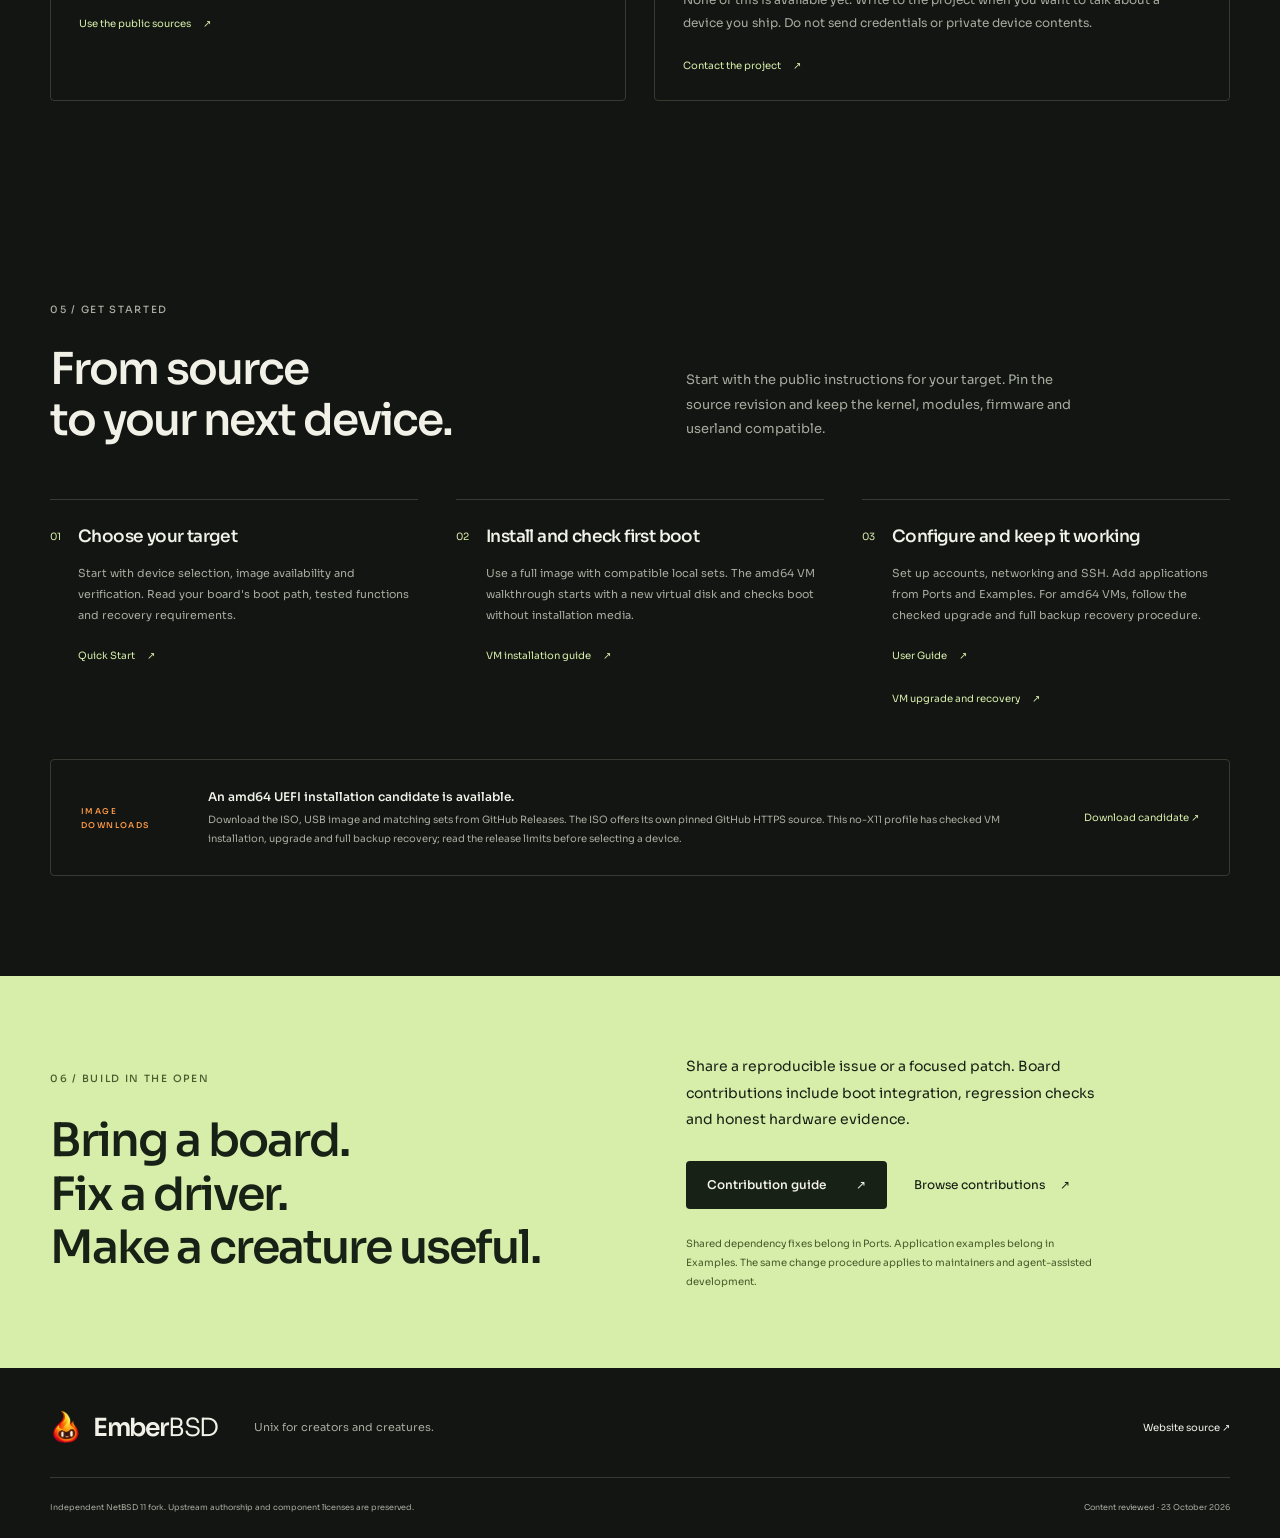
==== commit 1dd20a99: "docs(website): retell EmberBSD as Unix for creators and creatures Replace the intelligent-devices ta" ====
--- a/docs/index.html
+++ b/docs/index.html
@@ -4,13 +4,13 @@
   <meta charset="utf-8">
   <meta name="viewport" content="width=device-width, initial-scale=1">
   <meta name="theme-color" content="#121512">
-  <meta name="description" content="EmberBSD is an independent NetBSD 11 fork for intelligent devices. Explore board support, local AI, robotics, build instructions and open development.">
-  <meta property="og:title" content="EmberBSD — Unix for intelligent devices">
-  <meta property="og:description" content="A small Unix foundation. Room for ambitious devices. Explore the OS, supported boards and development workflows.">
+  <meta name="description" content="EmberBSD is Unix for creators and creatures: one open system, from the kernel through Ports, that an AI agent can study and adapt. Boards are documented; phones, TVs and the commercial edition are in progress.">
+  <meta property="og:title" content="EmberBSD — Unix for creators and creatures">
+  <meta property="og:description" content="One coherent, fully open system that an AI agent can study and adapt. From microcontrollers and boards toward phones, tablets, TVs and the home.">
   <meta property="og:type" content="website">
   <meta property="og:url" content="https://oxtech-ember.github.io/EmberBSD-Website/">
   <meta property="og:image" content="https://oxtech-ember.github.io/EmberBSD-Website/assets/emberbsd-logo.png">
-  <title>EmberBSD — Unix for intelligent devices</title>
+  <title>EmberBSD — Unix for creators and creatures</title>
   <link rel="icon" type="image/png" href="assets/emberbsd-logo.png">
   <link rel="preload" href="assets/fonts/sora.ttf" as="font" type="font/ttf" crossorigin>
   <link rel="stylesheet" href="style.css">
@@ -21,9 +21,11 @@
     <div class="container header-inner">
       <a class="brand" href="#" aria-label="EmberBSD home"><img src="assets/emberbsd-logo.png" width="31" height="35" alt=""><span>Ember<span class="brand-bsd">BSD</span></span></a>
       <nav aria-label="Main navigation">
-        <a href="#possibilities">Possibilities</a>
+        <a href="#system">System</a>
+        <a href="#creatures">Creatures</a>
         <a href="#hardware">Hardware</a>
-        <a href="#start">Get started</a>
+        <a href="#editions">Editions</a>
+        <a href="#start">Start</a>
       </nav>
       <a class="header-source" href="https://github.com/oxtech-ember/EmberBSD">GitHub <span aria-hidden="true">↗</span></a>
     </div>
@@ -32,59 +34,128 @@
     <section class="hero container" aria-labelledby="hero-title">
       <div class="hero-copy">
         <p class="eyebrow"><span class="signal" aria-hidden="true"></span> Independent Unix. Open development.</p>
-        <h1 id="hero-title">Unix for<br><span>intelligent</span><br>devices.</h1>
-        <p class="hero-description">A NetBSD 11 foundation for boards, embedded systems and the ideas you put on them. Hardware adaptations below. Local AI and robotics above.</p>
+        <h1 id="hero-title">Unix for<br><span>creators and</span><br>creatures.</h1>
+        <p class="hero-description">One coherent, fully open system — kernel, libc, utilities and ports — that an AI agent can study and adapt for a specific user. AI stays a helper, including on your own devices.</p>
         <div class="hero-actions">
           <a class="button button-primary" href="#start">Start building <span aria-hidden="true">↗</span></a>
           <a class="text-link" href="https://github.com/oxtech-ember/EmberBSD">Explore the source <span aria-hidden="true">↗</span></a>
         </div>
-        <div class="hero-tags" aria-label="Project foundations"><span>NetBSD 11 fork</span><span>ARM64 / RISC-V</span><span>Board-specific support</span></div>
+        <div class="hero-tags" aria-label="Project foundations"><span>NetBSD 11 fork</span><span>ARM64 / RISC-V</span><span>Open from kernel to ports</span></div>
       </div>
       <div class="hero-art">
         <div class="orbital orbital-one" aria-hidden="true"></div><div class="orbital orbital-two" aria-hidden="true"></div>
-        <div class="art-mark art-mark-top" aria-hidden="true">01 / THE FOUNDATION</div>
+        <div class="art-mark art-mark-top" aria-hidden="true">01 / ONE OPEN SYSTEM</div>
         <img class="mascot" src="assets/emberbsd-logo.png" width="1193" height="1330" alt="EmberBSD's smiling orange and yellow flame mascot" fetchpriority="high">
-        <div class="art-caption"><span class="caption-rule" aria-hidden="true"></span> Small foundation.<br>Ambitious devices.</div>
+        <div class="art-caption"><span class="caption-rule" aria-hidden="true"></span> One system.<br>Your creatures.</div>
         <div class="art-mark art-mark-bottom" aria-hidden="true">OPEN SOURCE · BUILT IN THE OPEN</div>
       </div>
     </section>
-    <div class="foundation-strip"><div class="container foundation-inner"><span>ROOTED IN UNIX.</span><p>Keep the OS focused.<br class="mobile-break"> Choose the layers your device needs.</p><a href="https://github.com/oxtech-ember/EmberBSD/blob/main/README.ember.md">Meet the fork <span aria-hidden="true">↗</span></a></div></div>
+    <div class="foundation-strip"><div class="container foundation-inner"><span>ONE OPEN SYSTEM.</span><p>Kernel, libc, utilities and ports.<br class="mobile-break"> An agent can read the whole tree.</p><a href="https://github.com/oxtech-ember/EmberBSD/blob/main/README.ember.md">Meet the fork <span aria-hidden="true">↗</span></a></div></div>
 
-    <section class="section container" id="possibilities" aria-labelledby="possibilities-title">
-      <div class="section-heading"><p class="eyebrow section-number">01 / POSSIBILITIES</p><h2 id="possibilities-title">A foundation.<br>A few possibilities.</h2><p>EmberBSD owns the kernel and board support. Companion projects supply optional dependencies and real application examples.</p></div>
+    <section class="section container" id="system" aria-labelledby="system-title">
+      <div class="section-heading"><p class="eyebrow section-number">01 / THE SYSTEM</p><h2 id="system-title">An OS an agent<br>can read end to end.</h2><p>EmberBSD keeps the kernel, C library, utilities and ports in one open project. An agent studies that system and can adapt it for one user. Companion projects stay optional.</p></div>
       <div class="feature-grid">
+        <article class="feature"><span class="feature-symbol" aria-hidden="true">{ }</span><h3>One coherent tree</h3><p>Kernel, libc, base utilities and Ports are public, with provenance for what each repository owns. The agent reads the same sources you do.</p><a href="https://github.com/oxtech-ember/EmberBSD/blob/main/README.ember.md">Read the fork <span aria-hidden="true">↗</span></a></article>
+        <article class="feature"><span class="feature-symbol" aria-hidden="true">*</span><h3>A helper on your devices</h3><p>Spark is an optional C99 and Lua agent. It calls tools and a model endpoint. The base OS does not depend on Spark, a provider or a task server.</p><a href="https://github.com/oxtech-ember/EmberBSD-Spark">Meet Spark <span aria-hidden="true">↗</span></a></article>
+        <article class="feature"><span class="feature-symbol" aria-hidden="true">//</span><h3>Skills and creator tools</h3><p>Development skills cover boards, ports and builds. User skills cover installation and daily use. KiCad 10 is being prepared in Ports and is not an accepted package or GUI yet. FreeCAD and other creator tools are the same in-progress direction.</p><a href="https://github.com/oxtech-ember/Ember-Agent-Skills">Development skills <span aria-hidden="true">↗</span></a><a href="https://github.com/oxtech-ember/EmberBSD-User-Skills">User skills <span aria-hidden="true">↗</span></a><a href="https://github.com/oxtech-ember/EmberBSD-Ports/blob/main/probes/kicad/application/README.md">KiCad probe <span aria-hidden="true">↗</span></a></article>
+        <article class="feature"><span class="feature-symbol" aria-hidden="true">#</span><h3>GPU and NPU, scoped</h3><p>Graphics and NPU work is active and board-specific. CM5 has a bounded accelerated Plasma check. Zero 3W has bounded GPU checks and one fixed INT8 NPU result. That is not a general runtime.</p><a href="https://github.com/oxtech-ember/EmberBSD-DevBoards">Read the limits <span aria-hidden="true">↗</span></a></article>
+      </div>
+      <h3 class="subhead">Optional stacks. Same boundaries.</h3>
+      <p class="subhead-copy">EmberBSD owns the kernel and board support. Companion projects supply optional dependencies and real application examples.</p>
+      <div class="feature-grid feature-grid-follow">
         <article class="feature"><span class="feature-symbol" aria-hidden="true">{ }</span><h3>Local intelligence</h3><p>Text generation, speech recognition and local document search with llama.cpp, whisper.cpp and SQLite.</p><a href="https://github.com/oxtech-ember/EmberBSD-Examples/tree/main/ai/local-inference">Explore local AI <span aria-hidden="true">↗</span></a></article>
         <article class="feature"><span class="feature-symbol" aria-hidden="true">↔</span><h3>Robotics &amp; telemetry</h3><p>Zenoh and ROS 2 examples, RGB-D SLAM and a software radio channel. Build on reproducible application workflows.</p><a href="https://github.com/oxtech-ember/EmberBSD-Examples/tree/main/robotics">Explore robotics <span aria-hidden="true">↗</span></a></article>
-        <article class="feature"><span class="feature-symbol" aria-hidden="true">[+]</span><h3>Hardware, closer</h3><p>Board-specific boot paths, drivers and firmware integration. Capability tables make tested functions and remaining gaps visible.</p><a href="https://github.com/oxtech-ember/EmberBSD/tree/main/ember/boards">Explore board support <span aria-hidden="true">↗</span></a></article>
+        <article class="feature"><span class="feature-symbol" aria-hidden="true">[+]</span><h3>Hardware, closer</h3><p>Board-specific boot paths, drivers and firmware integration. Capability tables make tested functions and remaining gaps visible.</p><a href="https://github.com/oxtech-ember/EmberBSD-DevBoards">Explore board support <span aria-hidden="true">↗</span></a></article>
         <article class="feature"><span class="feature-symbol" aria-hidden="true">_</span><h3>Build your stack</h3><p>Cross-build the OS. Use Ports for shared dependencies and Examples for applications. Keep each layer in its own place.</p><a href="https://github.com/oxtech-ember/EmberBSD-Ports">Explore Ports <span aria-hidden="true">↗</span></a></article>
       </div>
-      <p class="evidence-note"><span aria-hidden="true">*</span> Validation belongs to each workflow and platform. A VM result does not establish physical-board support. GPU/NPU work has its own validation limits; SDK and Runtime remain at the design stage.</p>
+      <p class="evidence-note"><span aria-hidden="true">*</span> A result belongs to its workflow and platform. A VM check does not establish physical-board support. GPU and NPU results stay inside the published scenario. The SDK prepares cross-builds and sysroots; stable Runtime contracts remain a design. Spark is optional and is not part of the base OS.</p>
+    </section>
+
+    <section class="section container" id="creatures" aria-labelledby="creatures-title">
+      <div class="section-heading"><p class="eyebrow section-number">02 / CREATURES</p><h2 id="creatures-title">One family, from a<br>microcontroller to the home.</h2><p>Creators bring creatures to life on one OS family: microcontrollers, single-board computers, and — as the work lands — phones, tablets and TVs. A shared name is not shared support.</p></div>
+      <div class="range-grid">
+        <article class="range-card">
+          <p class="range-kicker">Microcontrollers</p>
+          <h3>ESP32-S31 now. STM32H7 next.</h3>
+          <p>The ESP32-S31 port boots from flash: 16 MB PSRAM, a read-only root, partial WPA2 through closed vendor libraries, and one of two cores. Spark is the agent meant to bring this class of device to life. A recorded Spark launch is the GCC16 AArch64 board build; this profile does not yet record that agent run. STM32H7 is the next microcontroller target and is not supported.</p>
+          <a href="https://github.com/oxtech-ember/EmberBSD-DevBoards/blob/main/boards/esp32-s31/README.md">ESP32-S31 profile <span aria-hidden="true">↗</span></a>
+          <a href="https://github.com/oxtech-ember/EmberBSD-Spark">Spark agent <span aria-hidden="true">↗</span></a>
+        </article>
+        <article class="range-card">
+          <p class="range-kicker">Single-board computers</p>
+          <h3>Pi 5, CM5 and A733.</h3>
+          <p>Raspberry Pi 5, Compute Module 5 and Allwinner A733 boards (Orange Pi Zero 3W and Zero 4) have public profiles with scoped checks. Cross-compilation uses the SDK workspace and GCC16. Agent skills cover bring-up, ports and day-to-day use. Read the profile before treating a function as available.</p>
+          <a href="https://github.com/oxtech-ember/EmberBSD-DevBoards">Board catalog <span aria-hidden="true">↗</span></a>
+          <a href="https://github.com/oxtech-ember/EmberBSD-SDK">SDK workspace <span aria-hidden="true">↗</span></a>
+          <a href="https://github.com/oxtech-ember/Ember-Agent-Skills">Agent skills <span aria-hidden="true">↗</span></a>
+        </article>
+        <article class="range-card">
+          <p class="range-kicker"><span class="label label-soon">IN PROGRESS</span></p>
+          <h3>Phones, tablets and TVs.</h3>
+          <p>Second life for devices vendors no longer support: EmberBSD with Plasma Mobile, installed over a USB cable, and Plasma Bigscreen so a TV can become a smart screen. This is a direction, not a release, and not a promise for every phone. One YS-M33 wall tablet (Allwinner A133) has a USB-C installation recorded on a single factory sample. Plasma Mobile and Plasma Bigscreen are source ports without an accepted session. No phone model is supported yet.</p>
+          <a href="https://github.com/oxtech-ember/EmberBSD-DevBoards/blob/main/boards/ys-m33-a133/README.md">YS-M33 profile <span aria-hidden="true">↗</span></a>
+          <a href="https://github.com/oxtech-ember/EmberBSD-Ports/blob/main/probes/plasma-mobile/README.md">Plasma Mobile probe <span aria-hidden="true">↗</span></a>
+          <a href="https://github.com/oxtech-ember/EmberBSD-Ports/blob/main/probes/plasma-bigscreen/README.md">Plasma Bigscreen probe <span aria-hidden="true">↗</span></a>
+        </article>
+      </div>
+      <div class="vision-band">
+        <p>The aim is one ecosystem across your devices, up to the smart home. Smart-home software in Ports — MQTT, Zigbee, Thread and controllers — is a set of source probes, not a finished home image. <a href="https://github.com/oxtech-ember/EmberBSD-Ports/blob/main/probes/smart-home/README.md">Read the smart-home probes&nbsp;<span aria-hidden="true">↗</span></a></p>
+      </div>
     </section>
 
     <section class="hardware-section" id="hardware" aria-labelledby="hardware-title"><div class="container section">
-      <div class="hardware-heading"><div><p class="eyebrow section-number">02 / HARDWARE</p><h2 id="hardware-title">Pick a board.<br>Read its boundaries.</h2></div><p>Support is a collection of tested functions, not a promise about every peripheral. The public board pages carry the details.</p></div>
+      <div class="hardware-heading"><div><p class="eyebrow section-number">03 / HARDWARE</p><h2 id="hardware-title">Pick a board.<br>Read its boundaries.</h2></div><p>Support is a collection of tested functions, not a promise about every peripheral. DevBoards owns the profiles. The lines below are introductions, not the evidence.</p></div>
       <div class="board-list">
-        <a class="board" href="https://github.com/oxtech-ember/EmberBSD/blob/main/ember/boards/raspberry-pi-5.md"><span class="board-family">BROADCOM / ARM64</span><span class="board-title">Raspberry Pi 5</span><span class="board-detail">UEFI / ACPI · storage, network and selected peripherals checked</span><span class="board-arrow" aria-hidden="true">↗</span></a>
-        <a class="board" href="https://github.com/oxtech-ember/EmberBSD/blob/main/ember/boards/compute-module-5.md"><span class="board-family">BROADCOM / ARM64</span><span class="board-title">Compute Module 5</span><span class="board-detail">eMMC · Ethernet · WPA3 · scoped V3D experiments</span><span class="board-arrow" aria-hidden="true">↗</span></a>
-        <a class="board" href="https://github.com/oxtech-ember/EmberBSD/blob/main/ember/boards/orange-pi-zero-3w.md"><span class="board-family">ALLWINNER / ARM64</span><span class="board-title">Orange Pi Zero 3W</span><span class="board-detail">A733 · microSD · Wi-Fi · selected GPU experiments</span><span class="board-arrow" aria-hidden="true">↗</span></a>
-        <a class="board" href="https://github.com/oxtech-ember/EmberBSD/blob/main/ember/boards/esp32-s31.md"><span class="board-family">ESPRESSIF / RISC-V</span><span class="board-title">ESP32-S31</span><span class="board-detail">16 MB PSRAM · read-only flash root · limited peripherals</span><span class="board-arrow" aria-hidden="true">↗</span></a>
+        <a class="board" href="https://github.com/oxtech-ember/EmberBSD-DevBoards/blob/main/boards/bcm2712-rpi5/README.md"><span class="board-family">BROADCOM / ARM64</span><span class="board-title">Raspberry Pi 5</span><span class="board-detail">UEFI / ACPI and microSD boot checked · Wi-Fi and USB partial</span><span class="board-arrow" aria-hidden="true">↗</span></a>
+        <a class="board" href="https://github.com/oxtech-ember/EmberBSD-DevBoards/blob/main/boards/bcm2712-cm5/README.md"><span class="board-family">BROADCOM / ARM64</span><span class="board-title">Compute Module 5</span><span class="board-detail">eMMC boot on cited variants · partial Wi-Fi · bounded accelerated Plasma</span><span class="board-arrow" aria-hidden="true">↗</span></a>
+        <a class="board" href="https://github.com/oxtech-ember/EmberBSD-DevBoards/blob/main/boards/a733-zero3w/README.md"><span class="board-family">ALLWINNER / ARM64</span><span class="board-title">Orange Pi Zero 3W</span><span class="board-detail">A733 · microSD boot · partial Wi-Fi · bounded GPU and one INT8 NPU check</span><span class="board-arrow" aria-hidden="true">↗</span></a>
+        <a class="board" href="https://github.com/oxtech-ember/EmberBSD-DevBoards/blob/main/boards/esp32-s31/README.md"><span class="board-family">ESPRESSIF / RISC-V</span><span class="board-title">ESP32-S31</span><span class="board-detail">16 MB PSRAM · read-only flash root · one core · partial WPA2 via vendor libraries</span><span class="board-arrow" aria-hidden="true">↗</span></a>
       </div>
-      <div class="hardware-foot"><p>Also documented: <a href="https://github.com/oxtech-ember/EmberBSD/blob/main/ember/boards/orange-pi-zero-4.md">Orange Pi Zero 4</a> and <a href="https://github.com/oxtech-ember/EmberBSD/blob/main/ember/boards/raspberry-pi-zero-2-w.md">Raspberry Pi Zero 2 W</a>.</p><a class="text-link" href="https://github.com/oxtech-ember/EmberBSD/blob/main/ember/boards/README.md">Full board catalog <span aria-hidden="true">↗</span></a></div>
-      <div class="research-note"><span class="label">RESEARCH TARGET</span><p><strong>Orange Pi 6 Plus / CIX P1.</strong> Support assessment awaits device testing. No validated EmberBSD board profile is published yet. Sharing a SoC with another board does not establish support.</p></div>
+      <div class="hardware-foot"><p>Also documented: <a href="https://github.com/oxtech-ember/EmberBSD-DevBoards/blob/main/boards/a733-zero4/README.md">Orange Pi Zero 4</a> and <a href="https://github.com/oxtech-ember/EmberBSD-DevBoards/blob/main/boards/bcm2710-zero2w/README.md">Raspberry Pi Zero 2 W</a>.</p><a class="text-link" href="https://github.com/oxtech-ember/EmberBSD-DevBoards/blob/main/README.md">Full board catalog <span aria-hidden="true">↗</span></a></div>
+      <div class="research-note"><span class="label">SCOPED PROFILE</span><p><strong>Orange Pi 6 Plus / CIX P1.</strong> A profile is published. Scoped checks include a debug console, a reduced persistent root, bounded Ethernet and Wi-Fi, button shutdown and a VPU bootstrap. GPU and NPU operation are not accepted. <a href="https://github.com/oxtech-ember/EmberBSD-DevBoards/blob/main/boards/cix-p1-orangepi6plus/README.md">Read the profile</a>. Sharing a SoC with another board does not establish support.</p></div>
     </div></section>
 
+    <section class="section container" id="editions" aria-labelledby="editions-title">
+      <div class="section-heading"><p class="eyebrow section-number">04 / EDITIONS</p><h2 id="editions-title">Free for makers.<br>Commercial when it is ready.</h2><p>The community edition is the public project. The commercial edition, for hardware teams, is not offered yet.</p></div>
+      <div class="edition-grid">
+        <article class="edition">
+          <p class="label label-free">COMMUNITY · FREE</p>
+          <h3>For makers.</h3>
+          <ul>
+            <li>Public kernel, libc, utilities and Ports</li>
+            <li>Examples, agent skills and optional Spark</li>
+            <li>The current amd64 UEFI image candidate, with its published limits</li>
+          </ul>
+          <p>There is no fee. There is also no complete install image for every board. Build from the pinned sources, or use the candidate below.</p>
+          <a href="https://github.com/oxtech-ember/EmberBSD">Use the public sources <span aria-hidden="true">↗</span></a>
+        </article>
+        <article class="edition">
+          <p class="label label-soon">COMMERCIAL · COMING</p>
+          <h3>For hardware teams.</h3>
+          <ul>
+            <li>Long-term support</li>
+            <li>Certified board profiles</li>
+            <li>Signed updates and OTA</li>
+            <li>A software bill of materials</li>
+          </ul>
+          <p>None of this is available yet. Write to the project when you want to talk about a device you ship. Do not send credentials or private device contents.</p>
+          <a href="https://github.com/oxtech-ember/EmberBSD/issues">Contact the project <span aria-hidden="true">↗</span></a>
+        </article>
+      </div>
+    </section>
+
     <section class="section container start-section" id="start" aria-labelledby="start-title">
-      <div class="section-heading"><p class="eyebrow section-number">03 / GET STARTED</p><h2 id="start-title">From source<br>to your next device.</h2><p>Start with the public instructions for your target. Pin the source revision and keep the kernel, modules, firmware and userland compatible.</p></div>
+      <div class="section-heading"><p class="eyebrow section-number">05 / GET STARTED</p><h2 id="start-title">From source<br>to your next device.</h2><p>Start with the public instructions for your target. Pin the source revision and keep the kernel, modules, firmware and userland compatible.</p></div>
       <ol class="start-steps">
-        <li><span class="step-index" aria-hidden="true">01</span><div><h3>Choose your target</h3><p>Start with device selection, image availability and verification. Read your board's boot path, tested functions and recovery requirements.</p><a href="https://github.com/oxtech-ember/EmberBSD/blob/main/ember/quick-start.md">Quick Start <span aria-hidden="true">↗</span></a></div></li>
-        <li><span class="step-index" aria-hidden="true">02</span><div><h3>Install and check first boot</h3><p>Use a full image with compatible local sets. The amd64 VM walkthrough starts with a new virtual disk and checks boot without installation media.</p><a href="https://github.com/oxtech-ember/EmberBSD/blob/main/ember/boot/amd64-vm-install.md">VM installation guide <span aria-hidden="true">↗</span></a></div></li>
-        <li><span class="step-index" aria-hidden="true">03</span><div><h3>Configure and keep it working</h3><p>Set up accounts, networking and SSH. Add applications from Ports and Examples. For amd64 VMs, follow the checked upgrade and full backup recovery procedure.</p><a href="https://github.com/oxtech-ember/EmberBSD/blob/main/ember/user-guide.md">User Guide <span aria-hidden="true">↗</span></a><br><a href="https://github.com/oxtech-ember/EmberBSD/blob/main/ember/boot/amd64-vm-upgrade.md">VM upgrade and recovery <span aria-hidden="true">↗</span></a></div></li>
+        <li><span class="step-index" aria-hidden="true">01</span><div><h3>Choose your target</h3><p>Start with device selection, image availability and verification. Read your board's boot path, tested functions and recovery requirements.</p><a href="https://github.com/oxtech-ember/EmberBSD/blob/main/doc/guide/quick-start.md">Quick Start <span aria-hidden="true">↗</span></a></div></li>
+        <li><span class="step-index" aria-hidden="true">02</span><div><h3>Install and check first boot</h3><p>Use a full image with compatible local sets. The amd64 VM walkthrough starts with a new virtual disk and checks boot without installation media.</p><a href="https://github.com/oxtech-ember/EmberBSD/blob/main/doc/guide/amd64-vm-install.md">VM installation guide <span aria-hidden="true">↗</span></a></div></li>
+        <li><span class="step-index" aria-hidden="true">03</span><div><h3>Configure and keep it working</h3><p>Set up accounts, networking and SSH. Add applications from Ports and Examples. For amd64 VMs, follow the checked upgrade and full backup recovery procedure.</p><a href="https://github.com/oxtech-ember/EmberBSD/blob/main/doc/guide/user-guide.md">User Guide <span aria-hidden="true">↗</span></a><br><a href="https://github.com/oxtech-ember/EmberBSD/blob/main/doc/guide/amd64-vm-upgrade.md">VM upgrade and recovery <span aria-hidden="true">↗</span></a></div></li>
       </ol>
       <aside class="download-note" aria-label="Image download status"><span class="label">IMAGE DOWNLOADS</span><div><h3>An amd64 UEFI installation candidate is available.</h3><p>Download the ISO, USB image and matching sets from GitHub Releases. The ISO offers its own pinned GitHub HTTPS source. This no-X11 profile has checked VM installation, upgrade and full backup recovery; read the release limits before selecting a device.</p></div><a href="https://github.com/oxtech-ember/EmberBSD/releases/tag/build-c5d396f5698b68e956b29ee5b256bc7877e6c517-amd64-no-x11">Download candidate <span aria-hidden="true">↗</span></a></aside>
     </section>
 
-    <section class="contribute-section" id="contribute" aria-labelledby="contribute-title"><div class="container contribute-inner"><div><p class="eyebrow">04 / BUILD IN THE OPEN</p><h2 id="contribute-title">Bring a board.<br>Fix a driver.<br>Make it useful.</h2></div><div class="contribute-copy"><p>Share a reproducible issue or a focused patch. Board contributions include boot integration, regression checks and honest hardware evidence.</p><div class="contribute-links"><a class="button button-dark" href="https://github.com/oxtech-ember/EmberBSD/blob/main/CONTRIBUTING.md">Contribution guide <span aria-hidden="true">↗</span></a><a class="text-link" href="https://github.com/oxtech-ember/EmberBSD/pulls">Browse contributions <span aria-hidden="true">↗</span></a></div><p class="contribute-small">Shared dependency fixes belong in Ports. Application examples belong in Examples. The same change procedure applies to maintainers and agent-assisted development.</p></div></div></section>
+    <section class="contribute-section" id="contribute" aria-labelledby="contribute-title"><div class="container contribute-inner"><div><p class="eyebrow">06 / BUILD IN THE OPEN</p><h2 id="contribute-title">Bring a board.<br>Fix a driver.<br>Make a creature useful.</h2></div><div class="contribute-copy"><p>Share a reproducible issue or a focused patch. Board contributions include boot integration, regression checks and honest hardware evidence.</p><div class="contribute-links"><a class="button button-dark" href="https://github.com/oxtech-ember/EmberBSD/blob/main/CONTRIBUTING.md">Contribution guide <span aria-hidden="true">↗</span></a><a class="text-link" href="https://github.com/oxtech-ember/EmberBSD/pulls">Browse contributions <span aria-hidden="true">↗</span></a></div><p class="contribute-small">Shared dependency fixes belong in Ports. Application examples belong in Examples. The same change procedure applies to maintainers and agent-assisted development.</p></div></div></section>
   </main>
-  <footer class="footer container"><div class="footer-top"><a class="brand" href="#" aria-label="EmberBSD home"><img src="assets/emberbsd-logo.png" width="31" height="35" alt=""><span>Ember<span class="brand-bsd">BSD</span></span></a><p>Unix for intelligent devices.</p><a href="https://github.com/oxtech-ember/EmberBSD-Website">Website source <span aria-hidden="true">↗</span></a></div><div class="footer-bottom"><p>Independent NetBSD 11 fork. Upstream authorship and component licenses are preserved.</p><p>Content reviewed · 14 October 2026</p></div></footer>
+  <footer class="footer container"><div class="footer-top"><a class="brand" href="#" aria-label="EmberBSD home"><img src="assets/emberbsd-logo.png" width="31" height="35" alt=""><span>Ember<span class="brand-bsd">BSD</span></span></a><p>Unix for creators and creatures.</p><a href="https://github.com/oxtech-ember/EmberBSD-Website">Website source <span aria-hidden="true">↗</span></a></div><div class="footer-bottom"><p>Independent NetBSD 11 fork. Upstream authorship and component licenses are preserved.</p><p>Content reviewed · 23 October 2026</p></div></footer>
 </body>
 </html>
--- a/docs/style.css
+++ b/docs/style.css
@@ -65,10 +65,37 @@
 .feature-symbol{font-family:monospace;font-size:29px;line-height:1.2;color:var(--accent);font-weight:300;height:48px}
 .feature h3{font-size:16px;letter-spacing:-.4px;margin-top:15px;line-height:1.4}
 .feature p{color:var(--muted);font-size:11px;line-height:1.9;margin-top:15px}
-.feature>a{font-size:10px;color:var(--accent);margin-top:auto;padding-top:30px;display:flex;gap:12px;align-items:center;justify-content:space-between}
+.feature>a{font-size:10px;color:var(--accent);padding-top:16px;display:flex;gap:12px;align-items:center;justify-content:space-between}
+.feature>a:first-of-type{margin-top:auto;padding-top:30px}
 .feature>a:hover{text-decoration:underline;text-underline-offset:5px}
 .evidence-note{font-size:10px;color:var(--muted);max-width:890px;line-height:1.9;margin-top:22px}
 .evidence-note>span{color:var(--accent);margin-right:8px}
+.feature p a{color:var(--accent);text-decoration:underline;text-underline-offset:3px}
+.subhead{font-size:28px;letter-spacing:-1.2px;margin-top:72px}
+.subhead-copy{color:var(--muted);font-size:13px;line-height:1.9;max-width:640px;margin-top:14px}
+.feature-grid-follow{margin-top:28px}
+.range-grid{display:grid;grid-template-columns:repeat(3,1fr);gap:38px;margin-top:53px}
+.range-card{border-top:1px solid var(--line);padding-top:25px;display:flex;flex-direction:column}
+.range-kicker{font-size:8px;font-weight:550;letter-spacing:1.4px;text-transform:uppercase;color:var(--muted);margin-bottom:12px}
+.range-card h3{font-size:17px;letter-spacing:-.6px;line-height:1.4}
+.range-card p{font-size:11px;line-height:1.9;color:var(--muted);margin-top:14px}
+.range-card a{font-size:10px;color:var(--accent);display:flex;gap:12px;margin-top:12px;justify-content:space-between;align-items:center}
+.range-card a:first-of-type{margin-top:auto;padding-top:18px}
+.range-card a:hover{text-decoration:underline;text-underline-offset:5px}
+.label-free{color:var(--accent)}
+.label-soon{color:var(--orange)}
+.edition-grid{display:grid;grid-template-columns:1fr 1fr;gap:28px;margin-top:53px}
+.edition{border:1px solid var(--line);border-radius:4px;padding:28px 28px 26px;display:flex;flex-direction:column}
+.edition h3{font-size:28px;letter-spacing:-1.2px;margin-top:14px}
+.edition ul{list-style:none;padding:0;margin:18px 0 0}
+.edition li{font-size:13px;line-height:1.6;padding:10px 0;border-top:1px solid var(--line)}
+.edition>p{color:var(--muted);font-size:12px;line-height:1.9;margin-top:16px}
+.edition>a{font-size:10px;color:var(--accent);margin-top:22px;display:inline-flex;gap:12px}
+.edition>a:hover{text-decoration:underline;text-underline-offset:5px}
+.vision-band{margin-top:48px;border-left:2px solid var(--accent);padding:2px 0 2px 20px}
+.vision-band p{font-size:13px;line-height:1.85;max-width:760px}
+.vision-band a{color:var(--accent)}
+.research-note a{color:var(--accent);text-decoration:underline;text-underline-offset:3px}
 .hardware-section{background:var(--surface);border-top:1px solid var(--line);border-bottom:1px solid var(--line)}
 .hardware-heading{display:grid;grid-template-columns:1fr 1fr;gap:92px;align-items:end}
 .hardware-heading>p{color:var(--muted);font-size:13px;line-height:1.9;max-width:398px;padding-bottom:4px}
@@ -121,3 +148,6 @@
 @media(max-width:800px){.header-inner{gap:20px;min-height:88px}.header nav{gap:20px}.header-source{margin-left:0}.hero{grid-template-columns:1.1fr 1fr;padding-block:60px;min-height:650px}h1{font-size:54px;letter-spacing:-3.4px}.hero-description{font-size:12px}.hero-art{height:460px}.hero-actions{align-items:flex-start;flex-direction:column;gap:21px}.hero-tags{gap:12px;margin-top:30px}.hero-tags span{font-size:8px}.art-caption{font-size:10px;bottom:30px}.art-mark{font-size:6px;letter-spacing:1px}.foundation-inner p{font-size:11px}.foundation-inner>span{font-size:8px;letter-spacing:1px}.section{padding-block:75px}h2{font-size:37px}.section-heading,.hardware-heading{gap:35px}.feature-grid{grid-template-columns:repeat(2,1fr)}.feature:nth-child(3){border-left:0;padding-left:0;border-top:1px solid var(--line)}.feature:nth-child(4){border-top:1px solid var(--line)}.feature:nth-child(2){padding-right:0}.feature h3{font-size:17px}.feature p{font-size:12px}.feature>a{font-size:11px}.board{grid-template-columns:1fr 1.3fr 22px}.board-family{grid-column:1;font-size:7px}.board-title{grid-column:1;grid-row:2;margin-top:-18px}.board-detail{grid-column:2;grid-row:1/3}.board-arrow{grid-column:3;grid-row:1/3}.hardware-foot{align-items:flex-start;flex-direction:column;gap:15px}.research-note{align-items:flex-start;flex-direction:column;gap:10px}.start-steps{gap:23px}.start-steps li{gap:10px}.start-steps h3{font-size:15px}.download-note{flex-wrap:wrap}.download-note>div{flex:1}.download-note>a{margin-left:120px}.contribute-inner{gap:35px}.contribute-inner h2{font-size:36px}.contribute-copy>p{font-size:12px}.contribute-links{align-items:flex-start;flex-direction:column;gap:19px}.footer-bottom{font-size:8px}.footer-top{gap:20px}}
 @media(max-width:600px){html{scroll-padding-top:25px}.container{width:calc(100% - 40px)}.header-inner{flex-wrap:wrap;justify-content:space-between;gap:0;padding-block:17px 13px;min-height:106px}.brand{font-size:23px}.brand img{width:26px;height:30px}.header-source{padding:7px 12px;font-size:10px;order:1}.header nav{order:2;margin:18px 0 0;width:100%;justify-content:space-between;font-size:10px;gap:16px}.hero{grid-template-columns:1fr;padding-block:43px 29px;min-height:0}.hero .eyebrow{font-size:8px;letter-spacing:1.1px}h1{font-size:clamp(45px,12.2vw,68px);letter-spacing:-2.7px;margin-top:23px;line-height:1.08}.hero-description{font-size:12px;max-width:410px;margin-top:22px;line-height:1.9}.hero-actions{flex-direction:row;align-items:center;flex-wrap:wrap;gap:20px;margin-top:27px}.button{padding:13px 18px;font-size:11px;gap:22px}.hero-actions .text-link{font-size:10px;gap:8px}.hero-tags{gap:12px;margin-top:25px}.hero-tags span{font-size:8px}.hero-art{height:380px;margin-top:33px;margin-inline:15px}.mascot{width:70%;max-height:335px}.orbital-one{width:94%;height:83%}.orbital-two{width:74%;height:96%}.art-mark-top{left:0;top:0}.art-mark-bottom{bottom:0}.art-caption{left:-8px;bottom:29px;font-size:9px}.caption-rule{width:25px;margin-bottom:8px}.foundation-inner{padding-block:22px;flex-wrap:wrap;gap:12px 15px}.foundation-inner>span{width:100%;font-size:8px;letter-spacing:1.4px}.foundation-inner p{font-size:11px}.foundation-inner>a{font-size:10px}.foundation-inner>a span{margin-left:8px}.section{padding-block:58px}.section-heading,.hardware-heading{grid-template-columns:1fr;gap:20px}.section-number{margin-bottom:3px;font-size:8px;letter-spacing:1.4px}h2{font-size:35px;letter-spacing:-1.7px}.section-heading>p:last-child,.hardware-heading>p{font-size:12px;line-height:1.9}.hardware-heading .section-number{margin-bottom:22px}.feature-grid{margin-top:32px;gap:0}.feature{padding:25px 17px 24px 0}.feature+.feature{padding-left:17px}.feature:nth-child(3){padding-left:0}.feature:nth-child(4){padding-right:0}.feature-symbol{font-size:25px;height:35px}.feature h3{font-size:14px;line-height:1.5;margin-top:12px}.feature p{font-size:10px;line-height:1.85;margin-top:12px}.feature>a{font-size:9px;padding-top:23px;gap:6px;line-height:1.7}.evidence-note{font-size:9px;margin-top:19px}.board-list{margin-top:32px}.board{grid-template-columns:1fr 20px;gap:12px;padding-block:21px}.board-family{grid-row:1}.board-title{grid-column:1;grid-row:2;margin:0;font-size:17px}.board-detail{grid-column:1;grid-row:3;font-size:10px}.board-arrow{grid-column:2;grid-row:1/4}.board:hover{padding-inline:8px}.hardware-foot p{font-size:10px;line-height:1.9}.hardware-foot .text-link{font-size:10px}.research-note{margin-top:26px;padding-left:16px}.research-note p{font-size:10px}.start-steps{grid-template-columns:1fr;gap:28px;margin-top:32px}.start-steps li{gap:19px;padding-top:23px}.start-steps h3{font-size:17px}.start-steps p{font-size:11px;margin-top:10px}.start-steps a{font-size:10px;margin-top:14px}.download-note{margin-top:32px;padding:22px;display:block}.download-note>.label{width:auto}.download-note>div{margin-top:13px}.download-note h3{font-size:12px}.download-note p{font-size:10px}.download-note>a{display:inline-block;margin:15px 0 0;font-size:10px}.contribute-inner{grid-template-columns:1fr;gap:29px;padding-block:52px}.contribute-inner .eyebrow{font-size:8px;margin-bottom:23px}.contribute-inner h2{font-size:39px;letter-spacing:-1.8px}.contribute-copy>p{font-size:12px}.contribute-links{flex-direction:row;flex-wrap:wrap;align-items:center;gap:22px;margin-top:23px}.contribute-links .text-link{font-size:10px;gap:8px}.contribute-copy>.contribute-small{font-size:10px;margin-top:22px}.footer{padding-block:28px 20px}.footer-top{flex-wrap:wrap;gap:15px;padding-bottom:23px}.footer-top p{font-size:10px;width:100%;order:2}.footer-top>a:last-child{font-size:9px}.footer-bottom{flex-direction:column;gap:10px;padding-top:18px;font-size:8px;line-height:1.9}}
 @media(prefers-reduced-motion:reduce){html{scroll-behavior:auto}*,*::before,*::after{animation:none!important;transition:none!important}}
+@media(max-width:1100px){.range-grid{gap:24px}.edition{padding:24px}.edition h3,.subhead{font-size:24px}}
+@media(max-width:800px){.header nav{gap:14px;font-size:11px}.range-grid{grid-template-columns:1fr;gap:28px}.edition-grid{grid-template-columns:1fr}.subhead{margin-top:56px;font-size:26px}.vision-band{margin-top:36px}}
+@media(max-width:600px){.header nav{gap:10px}.art-caption{left:0}.range-card h3{font-size:17px}.range-card p{font-size:11px}.edition h3{font-size:26px;letter-spacing:-1px}.edition li,.vision-band p,.subhead-copy{font-size:12px}.subhead{font-size:28px;letter-spacing:-1px;margin-top:42px}}
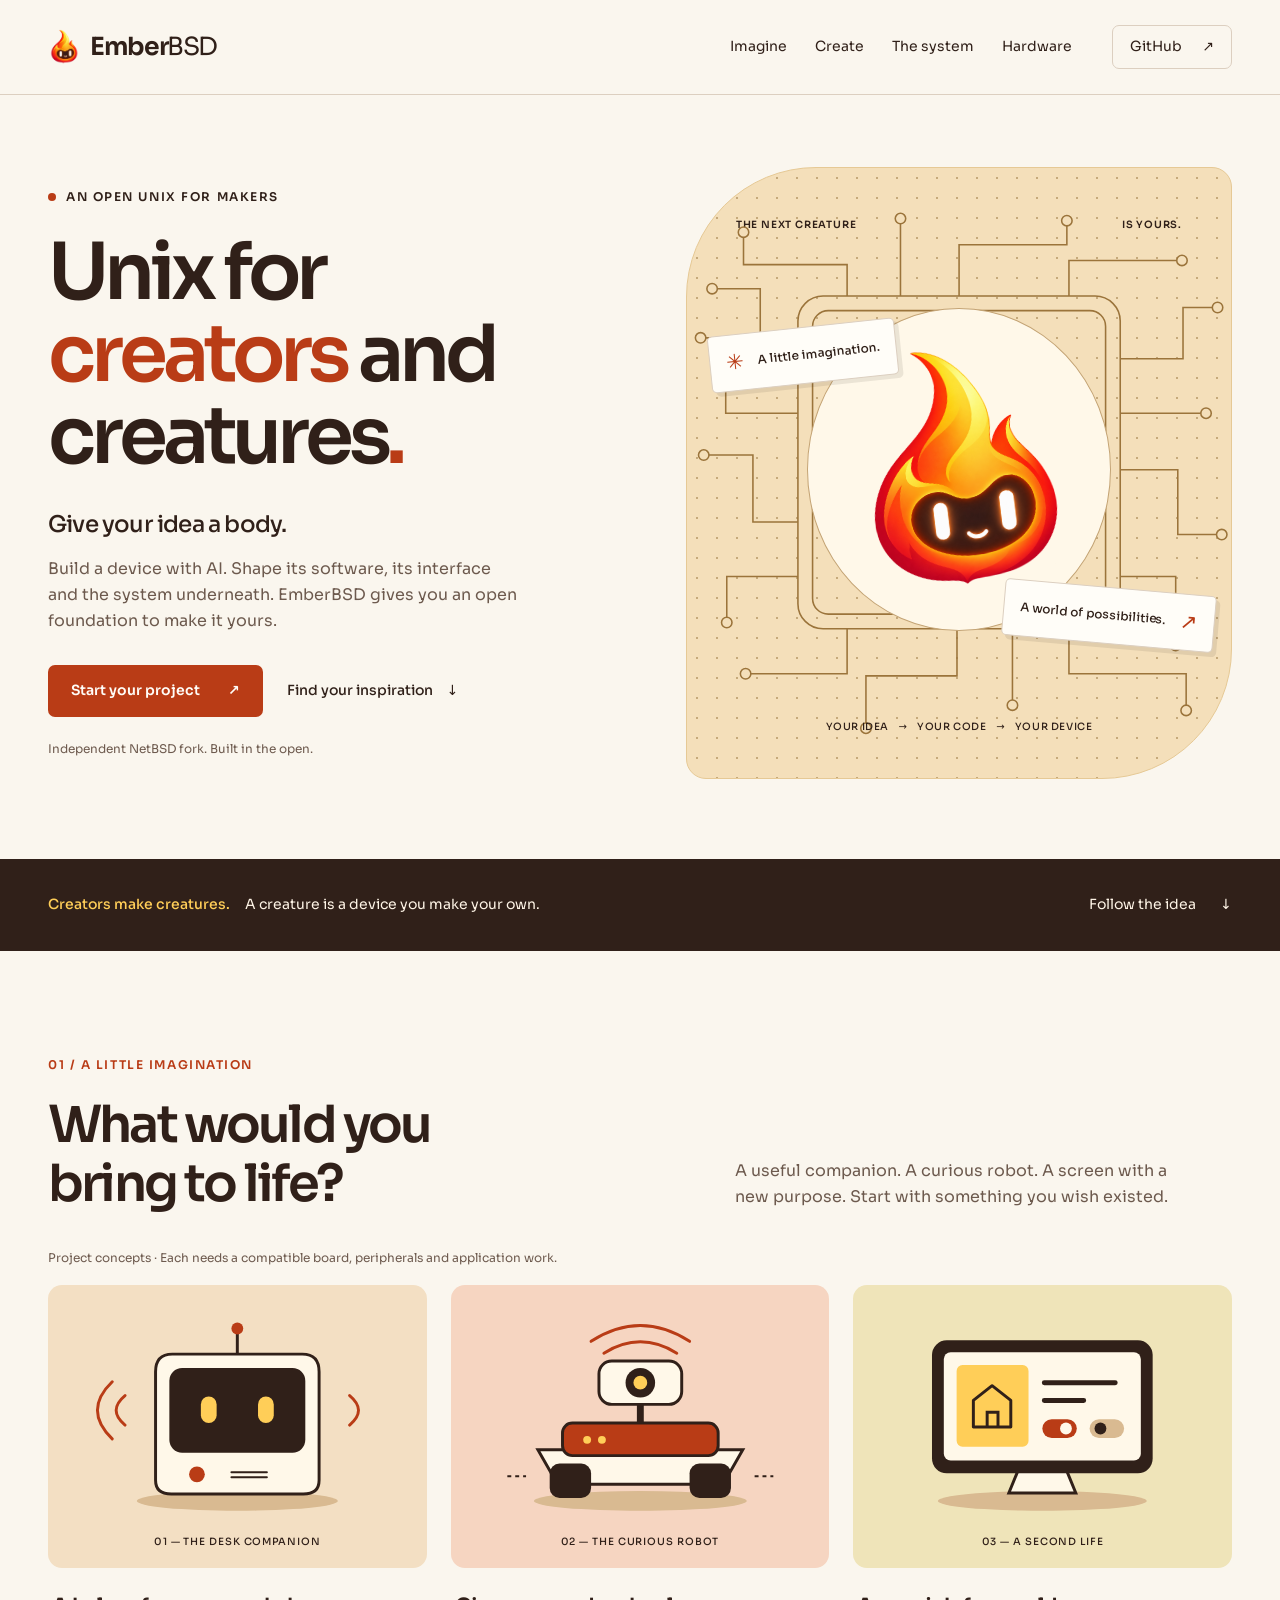
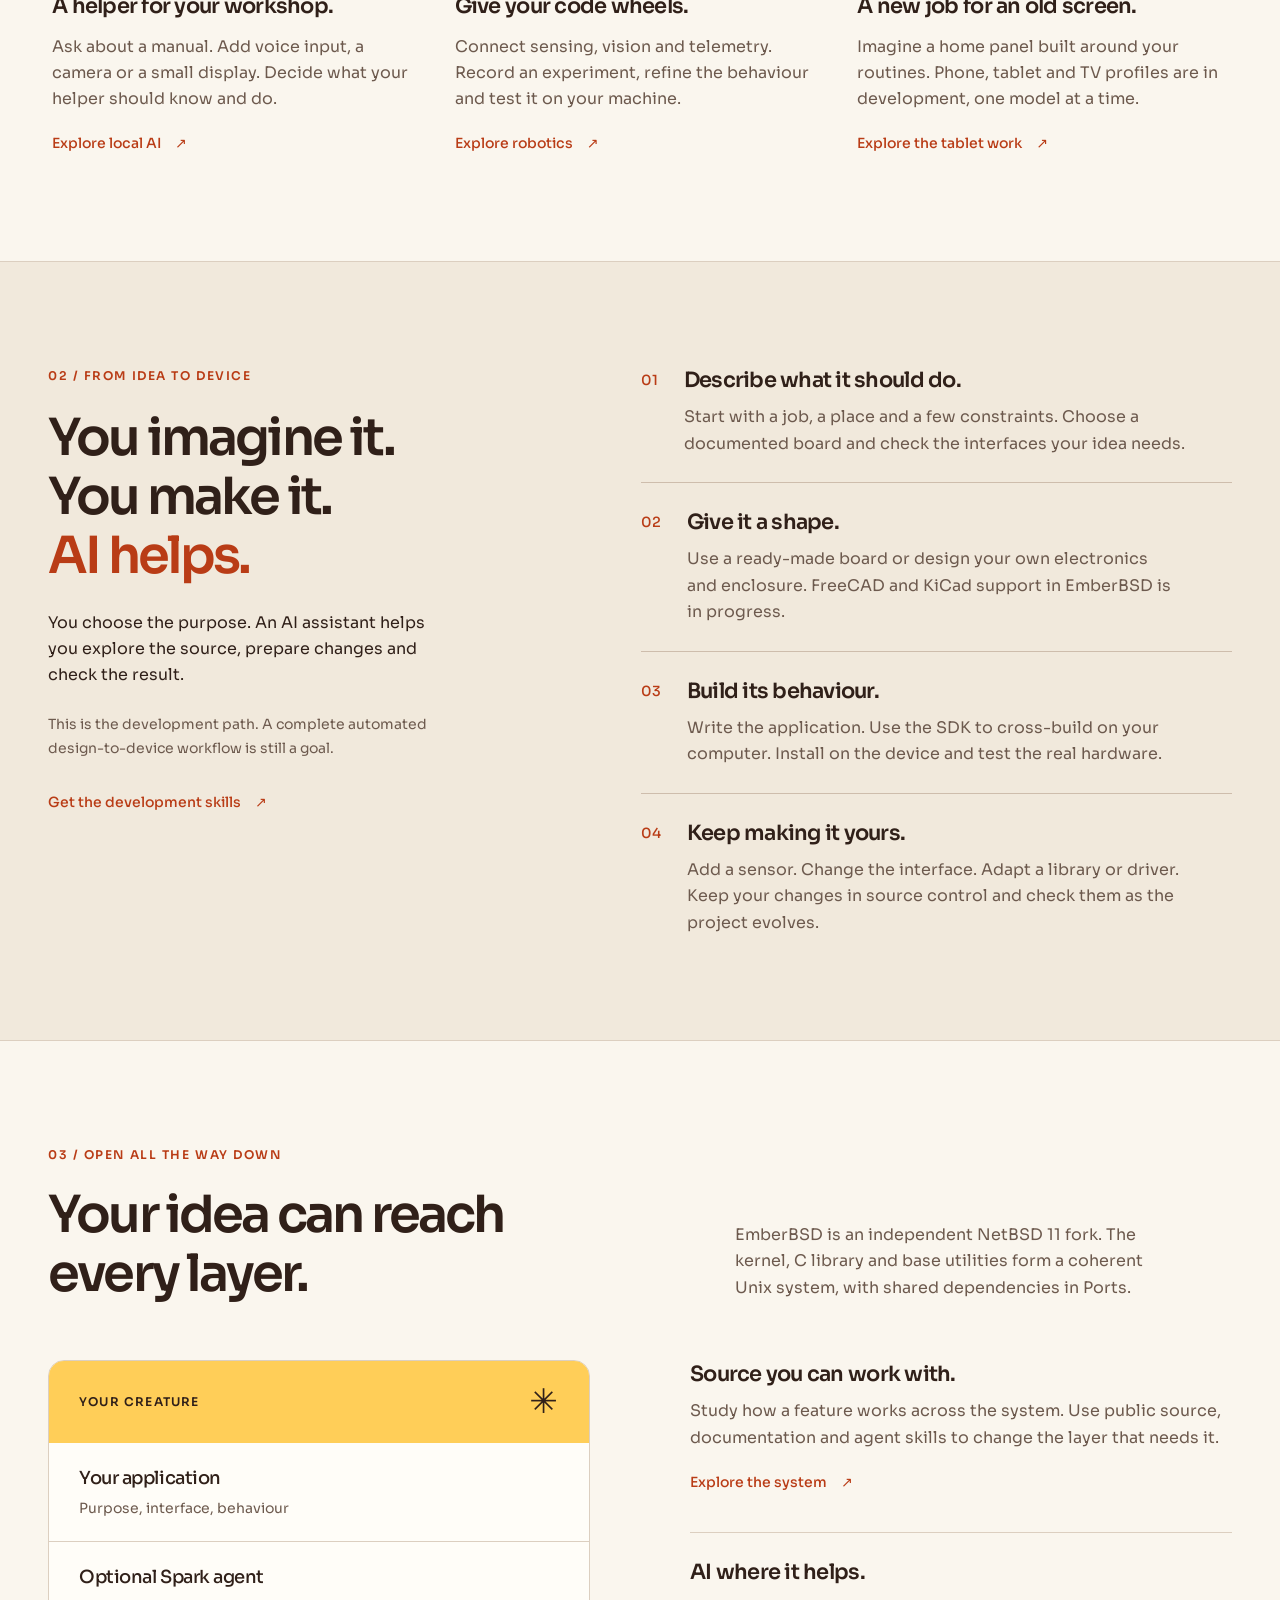
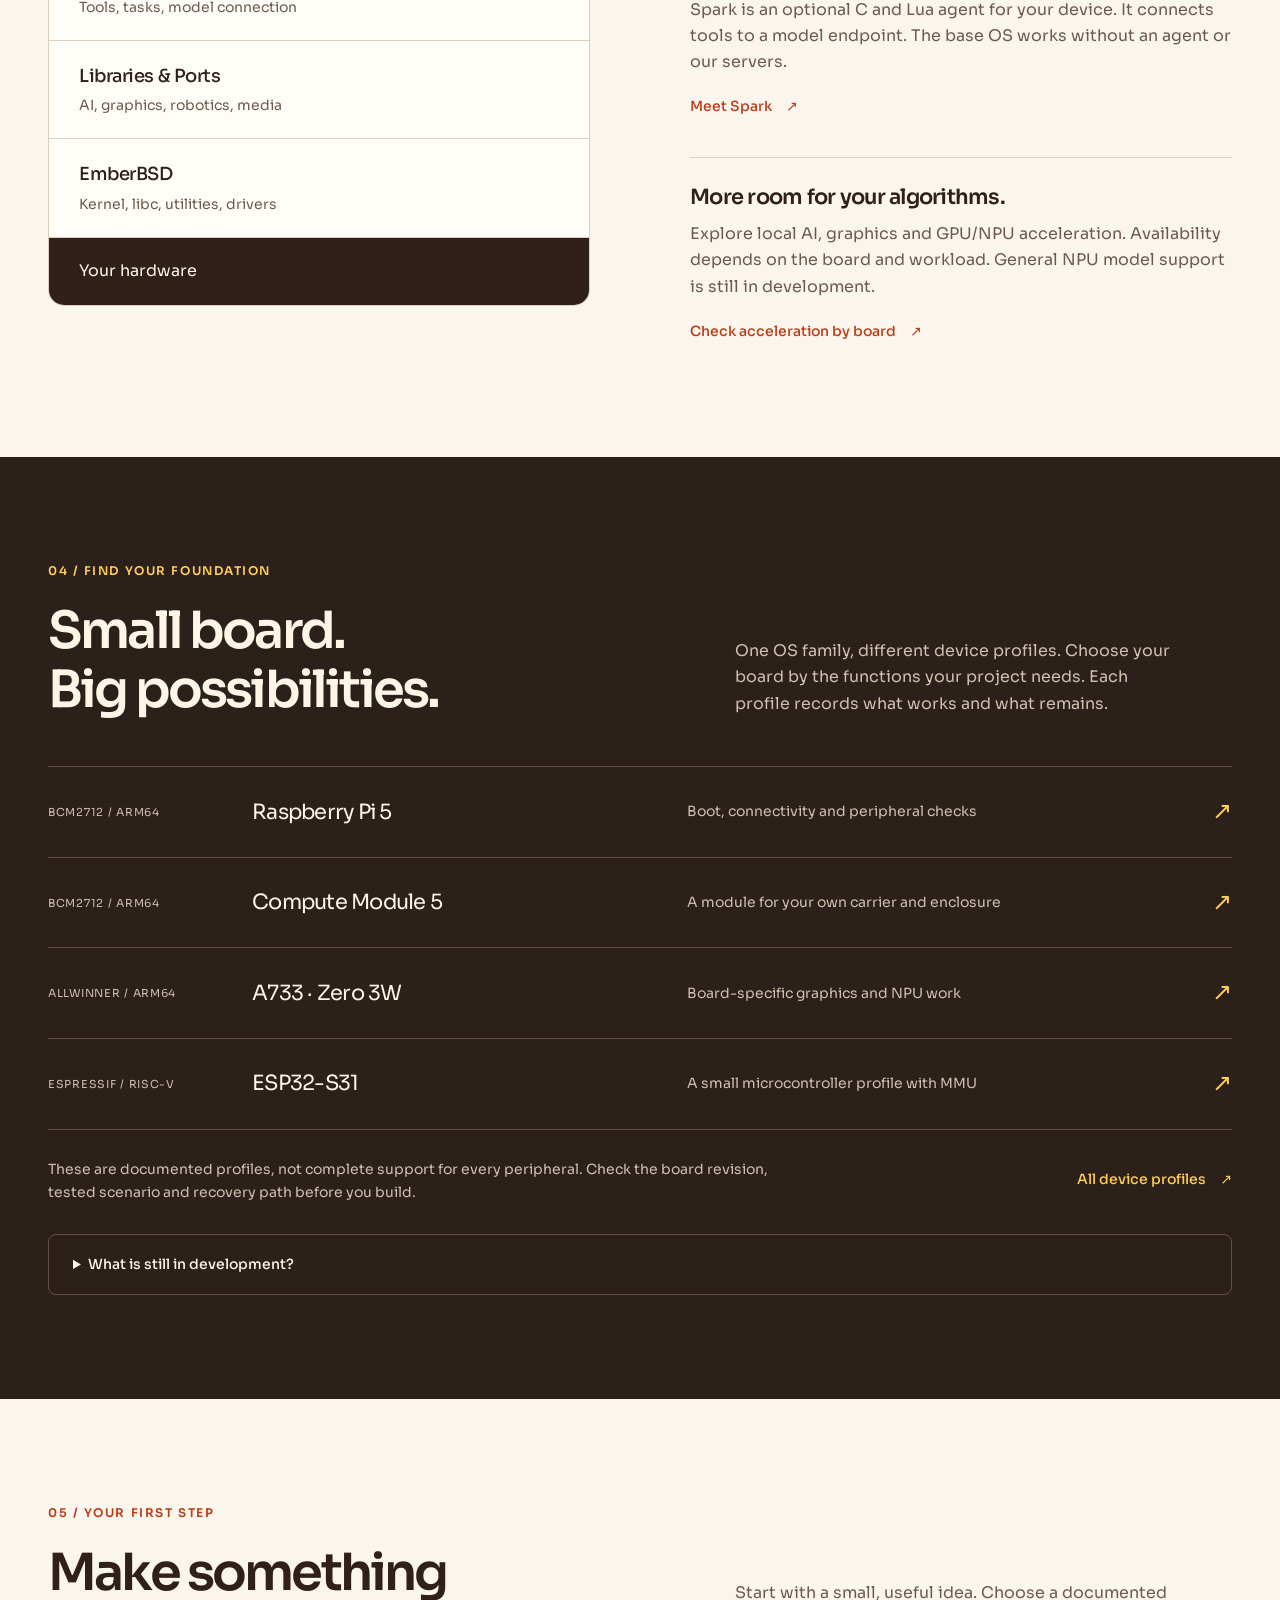
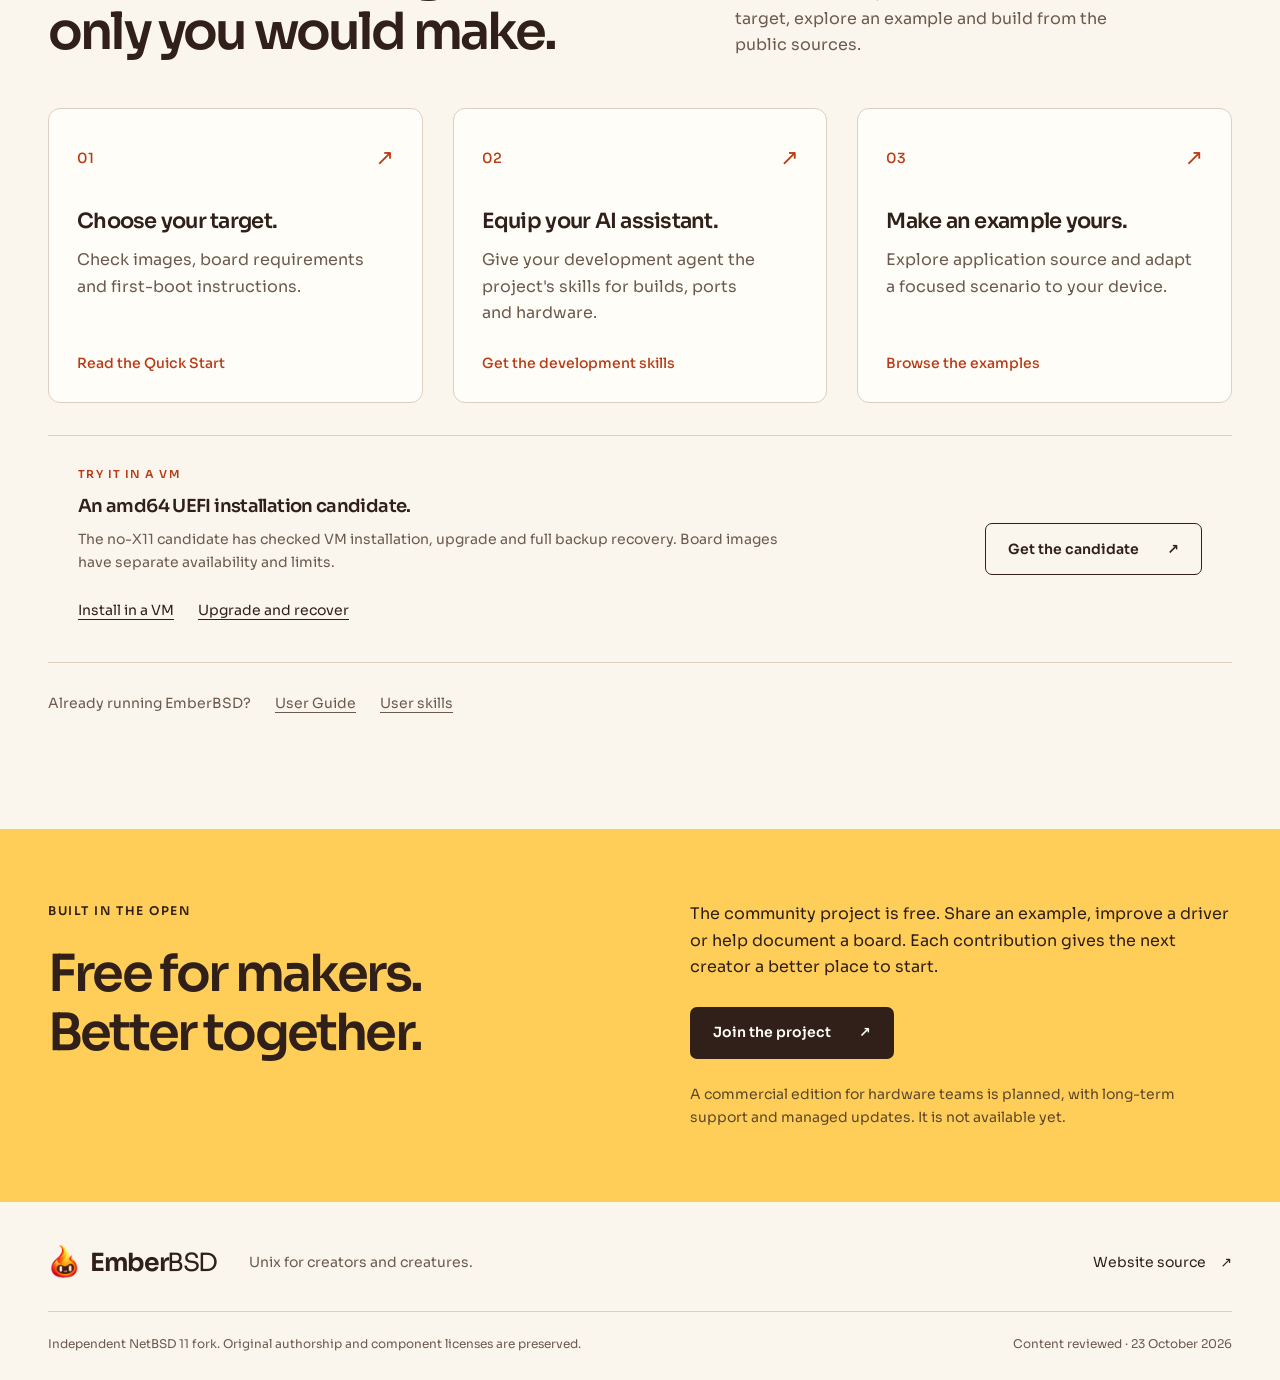
==== commit be419069: "feat: redesign the website for creators and creatures Use a warm palette based on the original flame" ====
--- a/docs/index.html
+++ b/docs/index.html
@@ -3,159 +3,179 @@
 <head>
   <meta charset="utf-8">
   <meta name="viewport" content="width=device-width, initial-scale=1">
-  <meta name="theme-color" content="#121512">
-  <meta name="description" content="EmberBSD is Unix for creators and creatures: one open system, from the kernel through Ports, that an AI agent can study and adapt. Boards are documented; phones, TVs and the commercial edition are in progress.">
+  <meta name="theme-color" content="#faf6ee">
+  <meta name="description" content="Unix for creators and creatures. Explore EmberBSD, an open system for makers who want to build and adapt their own devices with AI.">
   <meta property="og:title" content="EmberBSD — Unix for creators and creatures">
-  <meta property="og:description" content="One coherent, fully open system that an AI agent can study and adapt. From microcontrollers and boards toward phones, tablets, TVs and the home.">
+  <meta property="og:description" content="Give your idea a body. An open Unix, optional AI agents and tools for making devices your own. Explore the source and choose a documented board.">
   <meta property="og:type" content="website">
   <meta property="og:url" content="https://oxtech-ember.github.io/EmberBSD-Website/">
   <meta property="og:image" content="https://oxtech-ember.github.io/EmberBSD-Website/assets/emberbsd-logo.png">
+  <meta property="og:image:alt" content="The EmberBSD flame mascot">
   <title>EmberBSD — Unix for creators and creatures</title>
   <link rel="icon" type="image/png" href="assets/emberbsd-logo.png">
   <link rel="preload" href="assets/fonts/sora.ttf" as="font" type="font/ttf" crossorigin>
   <link rel="stylesheet" href="style.css">
 </head>
-<body>
+<body id="top">
   <a class="skip-link" href="#main">Skip to content</a>
   <header class="header">
     <div class="container header-inner">
-      <a class="brand" href="#" aria-label="EmberBSD home"><img src="assets/emberbsd-logo.png" width="31" height="35" alt=""><span>Ember<span class="brand-bsd">BSD</span></span></a>
+      <a class="brand" href="#top" aria-label="EmberBSD home"><img src="assets/emberbsd-logo.png" width="32" height="36" alt=""><span>Ember<span class="brand-bsd">BSD</span></span></a>
       <nav aria-label="Main navigation">
-        <a href="#system">System</a>
-        <a href="#creatures">Creatures</a>
+        <a href="#creatures">Imagine</a>
+        <a href="#build">Create</a>
+        <a href="#system">The system</a>
         <a href="#hardware">Hardware</a>
-        <a href="#editions">Editions</a>
-        <a href="#start">Start</a>
       </nav>
       <a class="header-source" href="https://github.com/oxtech-ember/EmberBSD">GitHub <span aria-hidden="true">↗</span></a>
     </div>
   </header>
-  <main id="main">
+
+  <main id="main" tabindex="-1">
     <section class="hero container" aria-labelledby="hero-title">
       <div class="hero-copy">
-        <p class="eyebrow"><span class="signal" aria-hidden="true"></span> Independent Unix. Open development.</p>
-        <h1 id="hero-title">Unix for<br><span>creators and</span><br>creatures.</h1>
-        <p class="hero-description">One coherent, fully open system — kernel, libc, utilities and ports — that an AI agent can study and adapt for a specific user. AI stays a helper, including on your own devices.</p>
+        <p class="eyebrow"><span class="signal" aria-hidden="true"></span> An open Unix for makers</p>
+        <h1 id="hero-title">Unix for<br><span class="accent">creators</span> and<br>creatures<span class="accent">.</span></h1>
+        <p class="hero-lead">Give your idea a body.</p>
+        <p class="hero-description">Build a device with AI. Shape its software, its interface and the system underneath. EmberBSD gives you an open foundation to make it yours.</p>
         <div class="hero-actions">
-          <a class="button button-primary" href="#start">Start building <span aria-hidden="true">↗</span></a>
-          <a class="text-link" href="https://github.com/oxtech-ember/EmberBSD">Explore the source <span aria-hidden="true">↗</span></a>
+          <a class="button button-primary" href="#start">Start your project <span aria-hidden="true">↗</span></a>
+          <a class="text-link" href="#creatures">Find your inspiration <span aria-hidden="true">↓</span></a>
         </div>
-        <div class="hero-tags" aria-label="Project foundations"><span>NetBSD 11 fork</span><span>ARM64 / RISC-V</span><span>Open from kernel to ports</span></div>
+        <p class="hero-note">Independent NetBSD fork. Built in the open.</p>
       </div>
-      <div class="hero-art">
-        <div class="orbital orbital-one" aria-hidden="true"></div><div class="orbital orbital-two" aria-hidden="true"></div>
-        <div class="art-mark art-mark-top" aria-hidden="true">01 / ONE OPEN SYSTEM</div>
-        <img class="mascot" src="assets/emberbsd-logo.png" width="1193" height="1330" alt="EmberBSD's smiling orange and yellow flame mascot" fetchpriority="high">
-        <div class="art-caption"><span class="caption-rule" aria-hidden="true"></span> One system.<br>Your creatures.</div>
-        <div class="art-mark art-mark-bottom" aria-hidden="true">OPEN SOURCE · BUILT IN THE OPEN</div>
+      <div class="hero-art" aria-label="Concept illustration: the EmberBSD flame at the heart of your device">
+        <div class="art-topline"><span>THE NEXT CREATURE</span><span>IS YOURS.</span></div>
+        <svg class="circuit" viewBox="0 0 520 540" aria-hidden="true">
+          <g fill="none" stroke="currentColor" stroke-width="1.5">
+            <rect x="106" y="101" width="308" height="318" rx="24"/>
+            <rect x="120" y="115" width="280" height="290" rx="15"/>
+            <path d="M153 101V71H54V40M204 101V27M260 101V52H363V29M365 101V67H473M414 161H474V112H507M414 213H496M414 267H469V329H511M414 369H467V435M365 419V462H477V497M311 419V492M258 419V464H171V514M153 419V462H56M106 369H38V413M106 317H63V253H16M106 213H37V141H13M106 161H70V94H24"/>
+            <g fill="var(--art-bg)"><circle cx="54" cy="40" r="5"/><circle cx="204" cy="27" r="5"/><circle cx="363" cy="29" r="5"/><circle cx="473" cy="67" r="5"/><circle cx="507" cy="112" r="5"/><circle cx="496" cy="213" r="5"/><circle cx="511" cy="329" r="5"/><circle cx="467" cy="435" r="5"/><circle cx="477" cy="497" r="5"/><circle cx="311" cy="492" r="5"/><circle cx="171" cy="514" r="5"/><circle cx="56" cy="462" r="5"/><circle cx="38" cy="413" r="5"/><circle cx="16" cy="253" r="5"/><circle cx="13" cy="141" r="5"/><circle cx="24" cy="94" r="5"/></g>
+          </g>
+        </svg>
+        <div class="mascot-disc"><img class="mascot" src="assets/emberbsd-logo.png" width="1193" height="1330" alt="" fetchpriority="high"></div>
+        <div class="art-label art-label-one"><span aria-hidden="true">✳</span> A little imagination.</div>
+        <div class="art-label art-label-two">A world of possibilities. <span aria-hidden="true">↗</span></div>
+        <p class="art-bottomline">YOUR IDEA <span aria-hidden="true">→</span> YOUR CODE <span aria-hidden="true">→</span> YOUR DEVICE</p>
       </div>
     </section>
-    <div class="foundation-strip"><div class="container foundation-inner"><span>ONE OPEN SYSTEM.</span><p>Kernel, libc, utilities and ports.<br class="mobile-break"> An agent can read the whole tree.</p><a href="https://github.com/oxtech-ember/EmberBSD/blob/main/README.ember.md">Meet the fork <span aria-hidden="true">↗</span></a></div></div>
+
+    <div class="foundation-strip"><div class="container foundation-inner"><p><strong>Creators make creatures.</strong> A creature is a device you make your own.</p><a href="#build">Follow the idea <span aria-hidden="true">↓</span></a></div></div>
+
+    <section class="section container" id="creatures" aria-labelledby="creatures-title">
+      <div class="section-heading"><div><p class="eyebrow">01 / A LITTLE IMAGINATION</p><h2 id="creatures-title">What would you<br>bring to life?</h2></div><p>A useful companion. A curious robot. A screen with a new purpose. Start with something you wish existed.</p></div>
+      <p class="concept-note">Project concepts · Each needs a compatible board, peripherals and application work.</p>
+      <div class="creature-grid">
+        <article class="creature-card">
+          <div class="creature-illustration companion-art">
+            <svg viewBox="0 0 360 240" role="img" aria-label="Concept sketch of a small desktop device with a screen and microphone">
+              <ellipse cx="180" cy="207" rx="102" ry="10" fill="var(--sketch-shadow)"/>
+              <path d="M114 58H246Q263 58 263 76V186Q263 200 247 200H113Q97 200 97 186V76Q97 58 114 58Z" fill="var(--sketch-shell)" stroke="var(--ink)" stroke-width="3"/>
+              <rect x="111" y="72" width="138" height="86" rx="13" fill="var(--ink)"/>
+              <g fill="var(--highlight)"><rect x="143" y="101" width="16" height="27" rx="8"/><rect x="201" y="101" width="16" height="27" rx="8"/></g>
+              <path d="M174 178H210M174 183H210" stroke="var(--ink)" stroke-width="2" stroke-linecap="round"/>
+              <circle cx="139" cy="180" r="8" fill="var(--accent)"/>
+              <path d="M66 100Q48 115 66 130M53 86Q23 115 53 144M294 100Q312 115 294 130" fill="none" stroke="var(--accent)" stroke-width="3" stroke-linecap="round"/>
+              <path d="M180 58V37" stroke="var(--ink)" stroke-width="3"/><circle cx="180" cy="32" r="6" fill="var(--accent)"/>
+            </svg>
+            <span class="illustration-caption">01 — THE DESK COMPANION</span>
+          </div>
+          <div class="creature-copy"><h3>A helper for your workshop.</h3><p>Ask about a manual. Add voice input, a camera or a small display. Decide what your helper should know and do.</p><a class="text-link" href="https://github.com/oxtech-ember/EmberBSD-Examples/tree/main/ai/local-inference">Explore local AI <span aria-hidden="true">↗</span></a></div>
+        </article>
+        <article class="creature-card">
+          <div class="creature-illustration rover-art">
+            <svg viewBox="0 0 360 240" role="img" aria-label="Concept sketch of a wheeled robot with a camera and sensors">
+              <ellipse cx="180" cy="207" rx="108" ry="10" fill="var(--sketch-shadow)"/>
+              <path d="M76 155H284L264 190H96Z" fill="var(--sketch-shell)" stroke="var(--ink)" stroke-width="3"/>
+              <rect x="101" y="128" width="158" height="33" rx="10" fill="var(--accent)" stroke="var(--ink)" stroke-width="3"/>
+              <g fill="var(--ink)"><rect x="88" y="169" width="42" height="35" rx="10"/><rect x="230" y="169" width="42" height="35" rx="10"/></g>
+              <path d="M180 128V107" stroke="var(--ink)" stroke-width="7"/>
+              <rect x="138" y="65" width="84" height="44" rx="13" fill="var(--sketch-shell)" stroke="var(--ink)" stroke-width="3"/>
+              <circle cx="180" cy="87" r="15" fill="var(--ink)"/><circle cx="180" cy="87" r="7" fill="var(--highlight)"/>
+              <path d="M130 45Q180 13 230 45M143 57Q180 34 217 57" fill="none" stroke="var(--accent)" stroke-width="3" stroke-linecap="round"/>
+              <circle cx="126" cy="145" r="4" fill="var(--highlight)"/><circle cx="141" cy="145" r="4" fill="var(--highlight)"/>
+              <path d="M45 182H64M296 182H315" stroke="var(--ink)" stroke-width="2" stroke-dasharray="4 4"/>
+            </svg>
+            <span class="illustration-caption">02 — THE CURIOUS ROBOT</span>
+          </div>
+          <div class="creature-copy"><h3>Give your code wheels.</h3><p>Connect sensing, vision and telemetry. Record an experiment, refine the behaviour and test it on your machine.</p><a class="text-link" href="https://github.com/oxtech-ember/EmberBSD-Examples/tree/main/robotics">Explore robotics <span aria-hidden="true">↗</span></a></div>
+        </article>
+        <article class="creature-card">
+          <div class="creature-illustration panel-art">
+            <svg viewBox="0 0 360 240" role="img" aria-label="Concept sketch of a tablet reused as a home control panel">
+              <ellipse cx="180" cy="207" rx="106" ry="10" fill="var(--sketch-shadow)"/>
+              <path d="M155 177L146 199H214L205 177" fill="var(--sketch-shell)" stroke="var(--ink)" stroke-width="3"/>
+              <rect x="68" y="44" width="224" height="135" rx="15" fill="var(--ink)"/>
+              <rect x="80" y="56" width="200" height="110" rx="7" fill="var(--sketch-shell)"/>
+              <rect x="93" y="69" width="73" height="83" rx="6" fill="var(--highlight)"/>
+              <path d="M110 105L129 90L148 105V132H110Z" fill="none" stroke="var(--ink)" stroke-width="3" stroke-linejoin="round"/>
+              <path d="M124 132V117H135V132" fill="none" stroke="var(--ink)" stroke-width="3"/>
+              <path d="M182 87H254M182 105H222" stroke="var(--ink)" stroke-width="5" stroke-linecap="round"/>
+              <rect x="180" y="124" width="35" height="19" rx="9.5" fill="var(--accent)"/><circle cx="204" cy="133.5" r="6" fill="var(--sketch-shell)"/>
+              <rect x="228" y="124" width="35" height="19" rx="9.5" fill="var(--sketch-shadow)"/><circle cx="239" cy="133.5" r="6" fill="var(--ink)"/>
+            </svg>
+            <span class="illustration-caption">03 — A SECOND LIFE</span>
+          </div>
+          <div class="creature-copy"><h3>A new job for an old screen.</h3><p>Imagine a home panel built around your routines. Phone, tablet and TV profiles are in development, one model at a time.</p><a class="text-link" href="https://github.com/oxtech-ember/EmberBSD-DevBoards/blob/main/boards/ys-m33-a133/README.md">Explore the tablet work <span aria-hidden="true">↗</span></a></div>
+        </article>
+      </div>
+    </section>
+
+    <section class="build-section" id="build" aria-labelledby="build-title"><div class="container section build-layout">
+      <div class="build-intro"><p class="eyebrow">02 / FROM IDEA TO DEVICE</p><h2 id="build-title">You imagine it.<br>You make it.<br><span class="accent">AI helps.</span></h2><p>You choose the purpose. An AI assistant helps you explore the source, prepare changes and check the result.</p><p class="small-copy">This is the development path. A complete automated design-to-device workflow is still a goal.</p><a class="text-link" href="https://github.com/oxtech-ember/Ember-Agent-Skills">Get the development skills <span aria-hidden="true">↗</span></a></div>
+      <ol class="build-steps">
+        <li><span class="step-index" aria-hidden="true">01</span><div><h3>Describe what it should do.</h3><p>Start with a job, a place and a few constraints. Choose a documented board and check the interfaces your idea needs.</p></div></li>
+        <li><span class="step-index" aria-hidden="true">02</span><div><h3>Give it a shape.</h3><p>Use a ready-made board or design your own electronics and enclosure. FreeCAD and KiCad support in EmberBSD is in progress.</p></div></li>
+        <li><span class="step-index" aria-hidden="true">03</span><div><h3>Build its behaviour.</h3><p>Write the application. Use the SDK to cross-build on your computer. Install on the device and test the real hardware.</p></div></li>
+        <li><span class="step-index" aria-hidden="true">04</span><div><h3>Keep making it yours.</h3><p>Add a sensor. Change the interface. Adapt a library or driver. Keep your changes in source control and check them as the project evolves.</p></div></li>
+      </ol>
+    </div></section>
 
     <section class="section container" id="system" aria-labelledby="system-title">
-      <div class="section-heading"><p class="eyebrow section-number">01 / THE SYSTEM</p><h2 id="system-title">An OS an agent<br>can read end to end.</h2><p>EmberBSD keeps the kernel, C library, utilities and ports in one open project. An agent studies that system and can adapt it for one user. Companion projects stay optional.</p></div>
-      <div class="feature-grid">
-        <article class="feature"><span class="feature-symbol" aria-hidden="true">{ }</span><h3>One coherent tree</h3><p>Kernel, libc, base utilities and Ports are public, with provenance for what each repository owns. The agent reads the same sources you do.</p><a href="https://github.com/oxtech-ember/EmberBSD/blob/main/README.ember.md">Read the fork <span aria-hidden="true">↗</span></a></article>
-        <article class="feature"><span class="feature-symbol" aria-hidden="true">*</span><h3>A helper on your devices</h3><p>Spark is an optional C99 and Lua agent. It calls tools and a model endpoint. The base OS does not depend on Spark, a provider or a task server.</p><a href="https://github.com/oxtech-ember/EmberBSD-Spark">Meet Spark <span aria-hidden="true">↗</span></a></article>
-        <article class="feature"><span class="feature-symbol" aria-hidden="true">//</span><h3>Skills and creator tools</h3><p>Development skills cover boards, ports and builds. User skills cover installation and daily use. KiCad 10 is being prepared in Ports and is not an accepted package or GUI yet. FreeCAD and other creator tools are the same in-progress direction.</p><a href="https://github.com/oxtech-ember/Ember-Agent-Skills">Development skills <span aria-hidden="true">↗</span></a><a href="https://github.com/oxtech-ember/EmberBSD-User-Skills">User skills <span aria-hidden="true">↗</span></a><a href="https://github.com/oxtech-ember/EmberBSD-Ports/blob/main/probes/kicad/application/README.md">KiCad probe <span aria-hidden="true">↗</span></a></article>
-        <article class="feature"><span class="feature-symbol" aria-hidden="true">#</span><h3>GPU and NPU, scoped</h3><p>Graphics and NPU work is active and board-specific. CM5 has a bounded accelerated Plasma check. Zero 3W has bounded GPU checks and one fixed INT8 NPU result. That is not a general runtime.</p><a href="https://github.com/oxtech-ember/EmberBSD-DevBoards">Read the limits <span aria-hidden="true">↗</span></a></article>
-      </div>
-      <h3 class="subhead">Optional stacks. Same boundaries.</h3>
-      <p class="subhead-copy">EmberBSD owns the kernel and board support. Companion projects supply optional dependencies and real application examples.</p>
-      <div class="feature-grid feature-grid-follow">
-        <article class="feature"><span class="feature-symbol" aria-hidden="true">{ }</span><h3>Local intelligence</h3><p>Text generation, speech recognition and local document search with llama.cpp, whisper.cpp and SQLite.</p><a href="https://github.com/oxtech-ember/EmberBSD-Examples/tree/main/ai/local-inference">Explore local AI <span aria-hidden="true">↗</span></a></article>
-        <article class="feature"><span class="feature-symbol" aria-hidden="true">↔</span><h3>Robotics &amp; telemetry</h3><p>Zenoh and ROS 2 examples, RGB-D SLAM and a software radio channel. Build on reproducible application workflows.</p><a href="https://github.com/oxtech-ember/EmberBSD-Examples/tree/main/robotics">Explore robotics <span aria-hidden="true">↗</span></a></article>
-        <article class="feature"><span class="feature-symbol" aria-hidden="true">[+]</span><h3>Hardware, closer</h3><p>Board-specific boot paths, drivers and firmware integration. Capability tables make tested functions and remaining gaps visible.</p><a href="https://github.com/oxtech-ember/EmberBSD-DevBoards">Explore board support <span aria-hidden="true">↗</span></a></article>
-        <article class="feature"><span class="feature-symbol" aria-hidden="true">_</span><h3>Build your stack</h3><p>Cross-build the OS. Use Ports for shared dependencies and Examples for applications. Keep each layer in its own place.</p><a href="https://github.com/oxtech-ember/EmberBSD-Ports">Explore Ports <span aria-hidden="true">↗</span></a></article>
-      </div>
-      <p class="evidence-note"><span aria-hidden="true">*</span> A result belongs to its workflow and platform. A VM check does not establish physical-board support. GPU and NPU results stay inside the published scenario. The SDK prepares cross-builds and sysroots; stable Runtime contracts remain a design. Spark is optional and is not part of the base OS.</p>
-    </section>
-
-    <section class="section container" id="creatures" aria-labelledby="creatures-title">
-      <div class="section-heading"><p class="eyebrow section-number">02 / CREATURES</p><h2 id="creatures-title">One family, from a<br>microcontroller to the home.</h2><p>Creators bring creatures to life on one OS family: microcontrollers, single-board computers, and — as the work lands — phones, tablets and TVs. A shared name is not shared support.</p></div>
-      <div class="range-grid">
-        <article class="range-card">
-          <p class="range-kicker">Microcontrollers</p>
-          <h3>ESP32-S31 now. STM32H7 next.</h3>
-          <p>The ESP32-S31 port boots from flash: 16 MB PSRAM, a read-only root, partial WPA2 through closed vendor libraries, and one of two cores. Spark is the agent meant to bring this class of device to life. A recorded Spark launch is the GCC16 AArch64 board build; this profile does not yet record that agent run. STM32H7 is the next microcontroller target and is not supported.</p>
-          <a href="https://github.com/oxtech-ember/EmberBSD-DevBoards/blob/main/boards/esp32-s31/README.md">ESP32-S31 profile <span aria-hidden="true">↗</span></a>
-          <a href="https://github.com/oxtech-ember/EmberBSD-Spark">Spark agent <span aria-hidden="true">↗</span></a>
-        </article>
-        <article class="range-card">
-          <p class="range-kicker">Single-board computers</p>
-          <h3>Pi 5, CM5 and A733.</h3>
-          <p>Raspberry Pi 5, Compute Module 5 and Allwinner A733 boards (Orange Pi Zero 3W and Zero 4) have public profiles with scoped checks. Cross-compilation uses the SDK workspace and GCC16. Agent skills cover bring-up, ports and day-to-day use. Read the profile before treating a function as available.</p>
-          <a href="https://github.com/oxtech-ember/EmberBSD-DevBoards">Board catalog <span aria-hidden="true">↗</span></a>
-          <a href="https://github.com/oxtech-ember/EmberBSD-SDK">SDK workspace <span aria-hidden="true">↗</span></a>
-          <a href="https://github.com/oxtech-ember/Ember-Agent-Skills">Agent skills <span aria-hidden="true">↗</span></a>
-        </article>
-        <article class="range-card">
-          <p class="range-kicker"><span class="label label-soon">IN PROGRESS</span></p>
-          <h3>Phones, tablets and TVs.</h3>
-          <p>Second life for devices vendors no longer support: EmberBSD with Plasma Mobile, installed over a USB cable, and Plasma Bigscreen so a TV can become a smart screen. This is a direction, not a release, and not a promise for every phone. One YS-M33 wall tablet (Allwinner A133) has a USB-C installation recorded on a single factory sample. Plasma Mobile and Plasma Bigscreen are source ports without an accepted session. No phone model is supported yet.</p>
-          <a href="https://github.com/oxtech-ember/EmberBSD-DevBoards/blob/main/boards/ys-m33-a133/README.md">YS-M33 profile <span aria-hidden="true">↗</span></a>
-          <a href="https://github.com/oxtech-ember/EmberBSD-Ports/blob/main/probes/plasma-mobile/README.md">Plasma Mobile probe <span aria-hidden="true">↗</span></a>
-          <a href="https://github.com/oxtech-ember/EmberBSD-Ports/blob/main/probes/plasma-bigscreen/README.md">Plasma Bigscreen probe <span aria-hidden="true">↗</span></a>
-        </article>
-      </div>
-      <div class="vision-band">
-        <p>The aim is one ecosystem across your devices, up to the smart home. Smart-home software in Ports — MQTT, Zigbee, Thread and controllers — is a set of source probes, not a finished home image. <a href="https://github.com/oxtech-ember/EmberBSD-Ports/blob/main/probes/smart-home/README.md">Read the smart-home probes&nbsp;<span aria-hidden="true">↗</span></a></p>
+      <div class="section-heading"><div><p class="eyebrow">03 / OPEN ALL THE WAY DOWN</p><h2 id="system-title">Your idea can reach<br>every layer.</h2></div><p>EmberBSD is an independent NetBSD 11 fork. The kernel, C library and base utilities form a coherent Unix system, with shared dependencies in Ports.</p></div>
+      <div class="system-layout">
+        <div class="stack" aria-label="System layers">
+          <div class="stack-top"><span>YOUR CREATURE</span><span aria-hidden="true">✳</span></div>
+          <div class="stack-row"><span>Your application</span><small>Purpose, interface, behaviour</small></div>
+          <div class="stack-row"><span>Optional Spark agent</span><small>Tools, tasks, model connection</small></div>
+          <div class="stack-row"><span>Libraries &amp; Ports</span><small>AI, graphics, robotics, media</small></div>
+          <div class="stack-row"><span>EmberBSD</span><small>Kernel, libc, utilities, drivers</small></div>
+          <div class="stack-bottom">Your hardware</div>
+        </div>
+        <div class="system-points">
+          <article><h3>Source you can work with.</h3><p>Study how a feature works across the system. Use public source, documentation and agent skills to change the layer that needs it.</p><a class="text-link" href="https://github.com/oxtech-ember/EmberBSD/blob/main/README.ember.md">Explore the system <span aria-hidden="true">↗</span></a></article>
+          <article><h3>AI where it helps.</h3><p>Spark is an optional C and Lua agent for your device. It connects tools to a model endpoint. The base OS works without an agent or our servers.</p><a class="text-link" href="https://github.com/oxtech-ember/EmberBSD-Spark">Meet Spark <span aria-hidden="true">↗</span></a></article>
+          <article><h3>More room for your algorithms.</h3><p>Explore local AI, graphics and GPU/NPU acceleration. Availability depends on the board and workload. General NPU model support is still in development.</p><a class="text-link" href="https://github.com/oxtech-ember/EmberBSD-DevBoards">Check acceleration by board <span aria-hidden="true">↗</span></a></article>
+        </div>
       </div>
     </section>
 
     <section class="hardware-section" id="hardware" aria-labelledby="hardware-title"><div class="container section">
-      <div class="hardware-heading"><div><p class="eyebrow section-number">03 / HARDWARE</p><h2 id="hardware-title">Pick a board.<br>Read its boundaries.</h2></div><p>Support is a collection of tested functions, not a promise about every peripheral. DevBoards owns the profiles. The lines below are introductions, not the evidence.</p></div>
+      <div class="section-heading"><div><p class="eyebrow">04 / FIND YOUR FOUNDATION</p><h2 id="hardware-title">Small board.<br>Big possibilities.</h2></div><p>One OS family, different device profiles. Choose your board by the functions your project needs. Each profile records what works and what remains.</p></div>
       <div class="board-list">
-        <a class="board" href="https://github.com/oxtech-ember/EmberBSD-DevBoards/blob/main/boards/bcm2712-rpi5/README.md"><span class="board-family">BROADCOM / ARM64</span><span class="board-title">Raspberry Pi 5</span><span class="board-detail">UEFI / ACPI and microSD boot checked · Wi-Fi and USB partial</span><span class="board-arrow" aria-hidden="true">↗</span></a>
-        <a class="board" href="https://github.com/oxtech-ember/EmberBSD-DevBoards/blob/main/boards/bcm2712-cm5/README.md"><span class="board-family">BROADCOM / ARM64</span><span class="board-title">Compute Module 5</span><span class="board-detail">eMMC boot on cited variants · partial Wi-Fi · bounded accelerated Plasma</span><span class="board-arrow" aria-hidden="true">↗</span></a>
-        <a class="board" href="https://github.com/oxtech-ember/EmberBSD-DevBoards/blob/main/boards/a733-zero3w/README.md"><span class="board-family">ALLWINNER / ARM64</span><span class="board-title">Orange Pi Zero 3W</span><span class="board-detail">A733 · microSD boot · partial Wi-Fi · bounded GPU and one INT8 NPU check</span><span class="board-arrow" aria-hidden="true">↗</span></a>
-        <a class="board" href="https://github.com/oxtech-ember/EmberBSD-DevBoards/blob/main/boards/esp32-s31/README.md"><span class="board-family">ESPRESSIF / RISC-V</span><span class="board-title">ESP32-S31</span><span class="board-detail">16 MB PSRAM · read-only flash root · one core · partial WPA2 via vendor libraries</span><span class="board-arrow" aria-hidden="true">↗</span></a>
+        <a class="board" href="https://github.com/oxtech-ember/EmberBSD-DevBoards/blob/main/boards/bcm2712-rpi5/README.md"><span class="board-family">BCM2712 / ARM64</span><span class="board-title">Raspberry Pi 5</span><span class="board-detail">Boot, connectivity and peripheral checks</span><span class="board-arrow" aria-hidden="true">↗</span></a>
+        <a class="board" href="https://github.com/oxtech-ember/EmberBSD-DevBoards/blob/main/boards/bcm2712-cm5/README.md"><span class="board-family">BCM2712 / ARM64</span><span class="board-title">Compute Module 5</span><span class="board-detail">A module for your own carrier and enclosure</span><span class="board-arrow" aria-hidden="true">↗</span></a>
+        <a class="board" href="https://github.com/oxtech-ember/EmberBSD-DevBoards/blob/main/boards/a733-zero3w/README.md"><span class="board-family">ALLWINNER / ARM64</span><span class="board-title">A733 · Zero 3W</span><span class="board-detail">Board-specific graphics and NPU work</span><span class="board-arrow" aria-hidden="true">↗</span></a>
+        <a class="board" href="https://github.com/oxtech-ember/EmberBSD-DevBoards/blob/main/boards/esp32-s31/README.md"><span class="board-family">ESPRESSIF / RISC-V</span><span class="board-title">ESP32-S31</span><span class="board-detail">A small microcontroller profile with MMU</span><span class="board-arrow" aria-hidden="true">↗</span></a>
       </div>
-      <div class="hardware-foot"><p>Also documented: <a href="https://github.com/oxtech-ember/EmberBSD-DevBoards/blob/main/boards/a733-zero4/README.md">Orange Pi Zero 4</a> and <a href="https://github.com/oxtech-ember/EmberBSD-DevBoards/blob/main/boards/bcm2710-zero2w/README.md">Raspberry Pi Zero 2 W</a>.</p><a class="text-link" href="https://github.com/oxtech-ember/EmberBSD-DevBoards/blob/main/README.md">Full board catalog <span aria-hidden="true">↗</span></a></div>
-      <div class="research-note"><span class="label">SCOPED PROFILE</span><p><strong>Orange Pi 6 Plus / CIX P1.</strong> A profile is published. Scoped checks include a debug console, a reduced persistent root, bounded Ethernet and Wi-Fi, button shutdown and a VPU bootstrap. GPU and NPU operation are not accepted. <a href="https://github.com/oxtech-ember/EmberBSD-DevBoards/blob/main/boards/cix-p1-orangepi6plus/README.md">Read the profile</a>. Sharing a SoC with another board does not establish support.</p></div>
+      <div class="hardware-foot"><p>These are documented profiles, not complete support for every peripheral. Check the board revision, tested scenario and recovery path before you build.</p><a class="text-link" href="https://github.com/oxtech-ember/EmberBSD-DevBoards">All device profiles <span aria-hidden="true">↗</span></a></div>
+      <details class="development-note"><summary>What is still in development?</summary><div><p>Phone, tablet, TV and smart-home profiles need further integration and hardware checks. No phone model has complete support. FreeCAD and KiCad acceptance, full mobile sessions and general NPU model execution remain open.</p><p>The SDK has host build tools. Stable application contracts for Runtime are still being designed. Spark's permanent installation and complete device workflows need further acceptance. A VM result does not establish physical-board support.</p><div class="resource-links"><a href="https://github.com/oxtech-ember/EmberBSD-SDK">SDK</a><a href="https://github.com/oxtech-ember/EmberBSD-Runtime">Runtime</a><a href="https://github.com/oxtech-ember/EmberBSD-Ports">Ports</a><a href="https://github.com/oxtech-ember/EmberBSD-DevBoards">DevBoards</a></div></div></details>
     </div></section>
 
-    <section class="section container" id="editions" aria-labelledby="editions-title">
-      <div class="section-heading"><p class="eyebrow section-number">04 / EDITIONS</p><h2 id="editions-title">Free for makers.<br>Commercial when it is ready.</h2><p>The community edition is the public project. The commercial edition, for hardware teams, is not offered yet.</p></div>
-      <div class="edition-grid">
-        <article class="edition">
-          <p class="label label-free">COMMUNITY · FREE</p>
-          <h3>For makers.</h3>
-          <ul>
-            <li>Public kernel, libc, utilities and Ports</li>
-            <li>Examples, agent skills and optional Spark</li>
-            <li>The current amd64 UEFI image candidate, with its published limits</li>
-          </ul>
-          <p>There is no fee. There is also no complete install image for every board. Build from the pinned sources, or use the candidate below.</p>
-          <a href="https://github.com/oxtech-ember/EmberBSD">Use the public sources <span aria-hidden="true">↗</span></a>
-        </article>
-        <article class="edition">
-          <p class="label label-soon">COMMERCIAL · COMING</p>
-          <h3>For hardware teams.</h3>
-          <ul>
-            <li>Long-term support</li>
-            <li>Certified board profiles</li>
-            <li>Signed updates and OTA</li>
-            <li>A software bill of materials</li>
-          </ul>
-          <p>None of this is available yet. Write to the project when you want to talk about a device you ship. Do not send credentials or private device contents.</p>
-          <a href="https://github.com/oxtech-ember/EmberBSD/issues">Contact the project <span aria-hidden="true">↗</span></a>
-        </article>
+    <section class="section container start-section" id="start" aria-labelledby="start-title">
+      <div class="section-heading"><div><p class="eyebrow">05 / YOUR FIRST STEP</p><h2 id="start-title">Make something<br>only you would make.</h2></div><p>Start with a small, useful idea. Choose a documented target, explore an example and build from the public sources.</p></div>
+      <div class="start-grid">
+        <a class="start-card" href="https://github.com/oxtech-ember/EmberBSD/blob/main/doc/guide/quick-start.md"><span class="step-index">01 <span aria-hidden="true">↗</span></span><h3>Choose your target.</h3><p>Check images, board requirements and first-boot instructions.</p><span class="card-link">Read the Quick Start</span></a>
+        <a class="start-card" href="https://github.com/oxtech-ember/Ember-Agent-Skills"><span class="step-index">02 <span aria-hidden="true">↗</span></span><h3>Equip your AI assistant.</h3><p>Give your development agent the project's skills for builds, ports and hardware.</p><span class="card-link">Get the development skills</span></a>
+        <a class="start-card" href="https://github.com/oxtech-ember/EmberBSD-Examples"><span class="step-index">03 <span aria-hidden="true">↗</span></span><h3>Make an example yours.</h3><p>Explore application source and adapt a focused scenario to your device.</p><span class="card-link">Browse the examples</span></a>
       </div>
+      <aside class="download-note" aria-labelledby="download-title"><div><p class="eyebrow">TRY IT IN A VM</p><h3 id="download-title">An amd64 UEFI installation candidate.</h3><p>The no-X11 candidate has checked VM installation, upgrade and full backup recovery. Board images have separate availability and limits.</p><div class="resource-links"><a href="https://github.com/oxtech-ember/EmberBSD/blob/main/doc/guide/amd64-vm-install.md">Install in a VM</a><a href="https://github.com/oxtech-ember/EmberBSD/blob/main/doc/guide/amd64-vm-upgrade.md">Upgrade and recover</a></div></div><a class="button button-outline" href="https://github.com/oxtech-ember/EmberBSD/releases/tag/build-c5d396f5698b68e956b29ee5b256bc7877e6c517-amd64-no-x11">Get the candidate <span aria-hidden="true">↗</span></a></aside>
+      <div class="resource-links user-links"><span>Already running EmberBSD?</span><a href="https://github.com/oxtech-ember/EmberBSD/blob/main/doc/guide/user-guide.md">User Guide</a><a href="https://github.com/oxtech-ember/EmberBSD-User-Skills">User skills</a></div>
     </section>
 
-    <section class="section container start-section" id="start" aria-labelledby="start-title">
-      <div class="section-heading"><p class="eyebrow section-number">05 / GET STARTED</p><h2 id="start-title">From source<br>to your next device.</h2><p>Start with the public instructions for your target. Pin the source revision and keep the kernel, modules, firmware and userland compatible.</p></div>
-      <ol class="start-steps">
-        <li><span class="step-index" aria-hidden="true">01</span><div><h3>Choose your target</h3><p>Start with device selection, image availability and verification. Read your board's boot path, tested functions and recovery requirements.</p><a href="https://github.com/oxtech-ember/EmberBSD/blob/main/doc/guide/quick-start.md">Quick Start <span aria-hidden="true">↗</span></a></div></li>
-        <li><span class="step-index" aria-hidden="true">02</span><div><h3>Install and check first boot</h3><p>Use a full image with compatible local sets. The amd64 VM walkthrough starts with a new virtual disk and checks boot without installation media.</p><a href="https://github.com/oxtech-ember/EmberBSD/blob/main/doc/guide/amd64-vm-install.md">VM installation guide <span aria-hidden="true">↗</span></a></div></li>
-        <li><span class="step-index" aria-hidden="true">03</span><div><h3>Configure and keep it working</h3><p>Set up accounts, networking and SSH. Add applications from Ports and Examples. For amd64 VMs, follow the checked upgrade and full backup recovery procedure.</p><a href="https://github.com/oxtech-ember/EmberBSD/blob/main/doc/guide/user-guide.md">User Guide <span aria-hidden="true">↗</span></a><br><a href="https://github.com/oxtech-ember/EmberBSD/blob/main/doc/guide/amd64-vm-upgrade.md">VM upgrade and recovery <span aria-hidden="true">↗</span></a></div></li>
-      </ol>
-      <aside class="download-note" aria-label="Image download status"><span class="label">IMAGE DOWNLOADS</span><div><h3>An amd64 UEFI installation candidate is available.</h3><p>Download the ISO, USB image and matching sets from GitHub Releases. The ISO offers its own pinned GitHub HTTPS source. This no-X11 profile has checked VM installation, upgrade and full backup recovery; read the release limits before selecting a device.</p></div><a href="https://github.com/oxtech-ember/EmberBSD/releases/tag/build-c5d396f5698b68e956b29ee5b256bc7877e6c517-amd64-no-x11">Download candidate <span aria-hidden="true">↗</span></a></aside>
-    </section>
-
-    <section class="contribute-section" id="contribute" aria-labelledby="contribute-title"><div class="container contribute-inner"><div><p class="eyebrow">06 / BUILD IN THE OPEN</p><h2 id="contribute-title">Bring a board.<br>Fix a driver.<br>Make a creature useful.</h2></div><div class="contribute-copy"><p>Share a reproducible issue or a focused patch. Board contributions include boot integration, regression checks and honest hardware evidence.</p><div class="contribute-links"><a class="button button-dark" href="https://github.com/oxtech-ember/EmberBSD/blob/main/CONTRIBUTING.md">Contribution guide <span aria-hidden="true">↗</span></a><a class="text-link" href="https://github.com/oxtech-ember/EmberBSD/pulls">Browse contributions <span aria-hidden="true">↗</span></a></div><p class="contribute-small">Shared dependency fixes belong in Ports. Application examples belong in Examples. The same change procedure applies to maintainers and agent-assisted development.</p></div></div></section>
+    <section class="community-section" id="editions" aria-labelledby="community-title"><div class="container community-inner" id="contribute"><div><p class="eyebrow">BUILT IN THE OPEN</p><h2 id="community-title">Free for makers.<br>Better together.</h2></div><div class="community-copy"><p>The community project is free. Share an example, improve a driver or help document a board. Each contribution gives the next creator a better place to start.</p><a class="button button-dark" href="https://github.com/oxtech-ember/EmberBSD/blob/main/CONTRIBUTING.md">Join the project <span aria-hidden="true">↗</span></a><p class="small-copy">A commercial edition for hardware teams is planned, with long-term support and managed updates. It is not available yet.</p></div></div></section>
   </main>
-  <footer class="footer container"><div class="footer-top"><a class="brand" href="#" aria-label="EmberBSD home"><img src="assets/emberbsd-logo.png" width="31" height="35" alt=""><span>Ember<span class="brand-bsd">BSD</span></span></a><p>Unix for creators and creatures.</p><a href="https://github.com/oxtech-ember/EmberBSD-Website">Website source <span aria-hidden="true">↗</span></a></div><div class="footer-bottom"><p>Independent NetBSD 11 fork. Upstream authorship and component licenses are preserved.</p><p>Content reviewed · 23 October 2026</p></div></footer>
+  <footer class="footer container"><div class="footer-top"><a class="brand" href="#top" aria-label="EmberBSD home"><img src="assets/emberbsd-logo.png" width="32" height="36" alt=""><span>Ember<span class="brand-bsd">BSD</span></span></a><p>Unix for creators and creatures.</p><a href="https://github.com/oxtech-ember/EmberBSD-Website">Website source <span aria-hidden="true">↗</span></a></div><div class="footer-bottom"><p>Independent NetBSD 11 fork. Original authorship and component licenses are preserved.</p><p>Content reviewed · 23 October 2026</p></div></footer>
 </body>
 </html>
--- a/docs/style.css
+++ b/docs/style.css
@@ -1,153 +1,285 @@
-@font-face{font-family:Sora;src:url('assets/fonts/sora.ttf') format('truetype');font-weight:100 800;font-style:normal;font-display:swap}
-:root{--bg:#121512;--surface:#1a1e19;--text:#f1f1e8;--muted:#a5ac9e;--line:#343c31;--accent:#d7edaa;--orange:#ff9a45;--ink:#182115;--font:Sora,sans-serif}
-*{box-sizing:border-box}
-html{scroll-behavior:smooth;scroll-padding-top:94px}
-body{margin:0;background:var(--bg);color:var(--text);font-family:var(--font);font-size:15px;line-height:1.75;-webkit-font-smoothing:antialiased}
-::selection{background:var(--accent);color:var(--ink)}
-a{color:inherit;text-decoration:none}
-a:focus-visible{outline:3px solid var(--orange);outline-offset:6px;border-radius:2px}
-a:hover{color:var(--accent)}
-img{max-width:100%;height:auto}
-h1,h2,h3,p{margin:0}
-h1,h2,h3{font-weight:550;line-height:1.12}
-.container{width:min(1180px,calc(100% - 96px));margin-inline:auto}
-.skip-link{position:fixed;z-index:20;top:-90px;left:20px;background:var(--accent);color:var(--ink);padding:12px 20px}
-.skip-link:focus{top:14px}
-.header{border-bottom:1px solid var(--line);background:var(--bg)}
-.header-inner{min-height:98px;display:flex;align-items:center;gap:46px}
-.brand{display:inline-flex;align-items:center;gap:12px;font-size:25px;font-weight:600;letter-spacing:-1.4px;white-space:nowrap}
-.brand img{width:31px;height:35px;object-fit:contain}
-.brand-bsd{font-weight:350}
-.header nav{display:flex;align-items:center;gap:30px;margin-left:auto;font-size:12px;font-weight:450}
-.header-source{margin-left:14px;padding:9px 16px;border:1px solid var(--line);border-radius:4px;font-size:12px}
-.header-source span{margin-left:12px;color:var(--accent)}
-.hero{display:grid;grid-template-columns:1.12fr 1fr;gap:24px;min-height:770px;align-items:center;padding-block:76px 65px}
-.eyebrow{display:flex;align-items:center;gap:10px;font-size:10px;font-weight:500;letter-spacing:1.7px;text-transform:uppercase}
-.signal{display:inline-block;width:6px;height:6px;background:var(--orange);border-radius:50%}
-h1{font-size:clamp(58px,5.9vw,84px);line-height:1.1;letter-spacing:-4.7px;margin-top:27px}
-h1 span{color:var(--accent)}
-.hero-description{color:var(--muted);max-width:452px;margin-top:27px;font-size:14px;line-height:1.85}
-.hero-actions{display:flex;align-items:center;gap:26px;margin-top:33px}
-.button{display:inline-flex;align-items:center;justify-content:center;gap:30px;padding:15px 21px;font-weight:550;font-size:12px;line-height:1.5;border-radius:4px;transition:transform .18s,background .18s}
-.button:hover{transform:translateY(-2px)}
-.button-primary{background:var(--accent);color:var(--ink)}
-.button-primary:hover{background:#e9fac7;color:var(--ink)}
-.text-link{font-size:12px;font-weight:450;display:inline-flex;align-items:center;gap:15px}
-.hero-tags{display:flex;flex-wrap:wrap;gap:15px;margin-top:43px;font-size:9px;color:var(--muted)}
-.hero-tags span{padding-left:12px;border-left:1px solid #58614e}
-.hero-tags span:first-child{padding-left:0;border:0}
-.hero-art{position:relative;height:575px;display:flex;align-items:center;justify-content:center;isolation:isolate;overflow:hidden}
-.hero-art::before{content:'';position:absolute;inset:10% 4% 5%;background:radial-gradient(ellipse,rgba(255,127,39,.12),transparent 64%);z-index:-1}
-.orbital{position:absolute;border:1px solid #333b2d;border-radius:50%;z-index:-1;transform:rotate(-24deg)}
-.orbital-one{width:100%;height:78%}
-.orbital-two{width:77%;height:102%}
-.mascot{width:77%;max-height:465px;object-fit:contain;filter:drop-shadow(0 18px 28px #0005);animation:arrive .9s ease-out both}
-.art-mark{position:absolute;font-size:8px;letter-spacing:2px;color:#737f67}
-.art-mark-top{top:5px;left:26px}
-.art-mark-bottom{bottom:0;right:10px}
-.art-caption{position:absolute;bottom:40px;left:0;font-size:12px;font-weight:400;line-height:1.6;letter-spacing:-.2px}
-.caption-rule{display:block;width:36px;border-top:1px solid var(--accent);margin-bottom:13px}
-.foundation-strip{border-top:1px solid var(--line);border-bottom:1px solid var(--line)}
-.foundation-inner{display:flex;align-items:center;gap:55px;padding-block:26px}
-.foundation-inner>span{color:var(--accent);font-size:9px;letter-spacing:1.7px;white-space:nowrap}
-.foundation-inner p{font-size:13px;font-weight:350}
-.foundation-inner>a{margin-left:auto;font-size:11px;white-space:nowrap}
-.foundation-inner>a span{margin-left:17px;color:var(--accent)}
-.mobile-break{display:none}
-.section{padding-block:100px}
-.section-heading{display:grid;grid-template-columns:1fr 1fr;column-gap:92px;align-items:end}
-.section-number{color:var(--muted);grid-column:1/-1;margin-bottom:25px}
-h2{font-size:44px;letter-spacing:-2px;line-height:1.16}
-.section-heading>p:last-child{color:var(--muted);font-size:13px;max-width:400px;line-height:1.9;padding-bottom:4px}
-.feature-grid{display:grid;grid-template-columns:repeat(4,1fr);margin-top:57px;border-top:1px solid var(--line);border-bottom:1px solid var(--line)}
-.feature{padding:33px 25px 31px 0;display:flex;flex-direction:column}
-.feature+.feature{border-left:1px solid var(--line);padding-left:25px}
-.feature-symbol{font-family:monospace;font-size:29px;line-height:1.2;color:var(--accent);font-weight:300;height:48px}
-.feature h3{font-size:16px;letter-spacing:-.4px;margin-top:15px;line-height:1.4}
-.feature p{color:var(--muted);font-size:11px;line-height:1.9;margin-top:15px}
-.feature>a{font-size:10px;color:var(--accent);padding-top:16px;display:flex;gap:12px;align-items:center;justify-content:space-between}
-.feature>a:first-of-type{margin-top:auto;padding-top:30px}
-.feature>a:hover{text-decoration:underline;text-underline-offset:5px}
-.evidence-note{font-size:10px;color:var(--muted);max-width:890px;line-height:1.9;margin-top:22px}
-.evidence-note>span{color:var(--accent);margin-right:8px}
-.feature p a{color:var(--accent);text-decoration:underline;text-underline-offset:3px}
-.subhead{font-size:28px;letter-spacing:-1.2px;margin-top:72px}
-.subhead-copy{color:var(--muted);font-size:13px;line-height:1.9;max-width:640px;margin-top:14px}
-.feature-grid-follow{margin-top:28px}
-.range-grid{display:grid;grid-template-columns:repeat(3,1fr);gap:38px;margin-top:53px}
-.range-card{border-top:1px solid var(--line);padding-top:25px;display:flex;flex-direction:column}
-.range-kicker{font-size:8px;font-weight:550;letter-spacing:1.4px;text-transform:uppercase;color:var(--muted);margin-bottom:12px}
-.range-card h3{font-size:17px;letter-spacing:-.6px;line-height:1.4}
-.range-card p{font-size:11px;line-height:1.9;color:var(--muted);margin-top:14px}
-.range-card a{font-size:10px;color:var(--accent);display:flex;gap:12px;margin-top:12px;justify-content:space-between;align-items:center}
-.range-card a:first-of-type{margin-top:auto;padding-top:18px}
-.range-card a:hover{text-decoration:underline;text-underline-offset:5px}
-.label-free{color:var(--accent)}
-.label-soon{color:var(--orange)}
-.edition-grid{display:grid;grid-template-columns:1fr 1fr;gap:28px;margin-top:53px}
-.edition{border:1px solid var(--line);border-radius:4px;padding:28px 28px 26px;display:flex;flex-direction:column}
-.edition h3{font-size:28px;letter-spacing:-1.2px;margin-top:14px}
-.edition ul{list-style:none;padding:0;margin:18px 0 0}
-.edition li{font-size:13px;line-height:1.6;padding:10px 0;border-top:1px solid var(--line)}
-.edition>p{color:var(--muted);font-size:12px;line-height:1.9;margin-top:16px}
-.edition>a{font-size:10px;color:var(--accent);margin-top:22px;display:inline-flex;gap:12px}
-.edition>a:hover{text-decoration:underline;text-underline-offset:5px}
-.vision-band{margin-top:48px;border-left:2px solid var(--accent);padding:2px 0 2px 20px}
-.vision-band p{font-size:13px;line-height:1.85;max-width:760px}
-.vision-band a{color:var(--accent)}
-.research-note a{color:var(--accent);text-decoration:underline;text-underline-offset:3px}
-.hardware-section{background:var(--surface);border-top:1px solid var(--line);border-bottom:1px solid var(--line)}
-.hardware-heading{display:grid;grid-template-columns:1fr 1fr;gap:92px;align-items:end}
-.hardware-heading>p{color:var(--muted);font-size:13px;line-height:1.9;max-width:398px;padding-bottom:4px}
-.board-list{margin-top:51px;border-top:1px solid #45513c}
-.board{display:grid;grid-template-columns:210px 1.1fr 1.4fr 24px;gap:24px;align-items:center;padding-block:25px;border-bottom:1px solid #45513c;transition:background .18s,padding .18s}
-.board:hover{background:#232b1f;padding-inline:12px;color:var(--text)}
-.board-family{font-size:8px;letter-spacing:1.1px;color:var(--muted)}
-.board-title{font-size:17px;letter-spacing:-.6px}
-.board-detail{font-size:10px;color:var(--muted);line-height:1.8}
-.board-arrow{font-size:19px;color:var(--accent);text-align:right}
-.hardware-foot{margin-top:25px;display:flex;align-items:center;gap:25px;justify-content:space-between}
-.hardware-foot p{font-size:10px;color:var(--muted)}
-.hardware-foot p a{text-decoration:underline;text-underline-offset:4px}
-.research-note{margin-top:34px;border-left:2px solid #b87f47;padding:3px 0 3px 20px;display:flex;gap:27px;align-items:center}
-.label{font-size:8px;font-weight:550;letter-spacing:1.4px;white-space:nowrap}
-.research-note .label{color:#e8ae72}
-.research-note p{font-size:10px;color:var(--muted);line-height:1.8;max-width:750px}
-.research-note strong{color:var(--text);font-weight:450}
-.start-steps{list-style:none;padding:0;margin:53px 0 0;display:grid;grid-template-columns:repeat(3,1fr);gap:38px}
-.start-steps li{display:flex;gap:17px;border-top:1px solid var(--line);padding-top:25px}
-.step-index{font-size:10px;color:var(--accent);line-height:2.3}
-.start-steps h3{font-size:17px;line-height:1.4;letter-spacing:-.6px}
-.start-steps p{font-size:11px;line-height:1.9;color:var(--muted);margin-top:14px}
-.start-steps a{font-size:10px;color:var(--accent);display:inline-flex;gap:12px;margin-top:22px}
-.start-steps a:hover{text-decoration:underline;text-underline-offset:5px}
-.download-note{display:flex;align-items:center;gap:27px;padding:27px 30px;border:1px solid var(--line);border-radius:4px;margin-top:49px}
-.download-note>.label{color:var(--orange);white-space:normal;width:100px;flex-shrink:0}
-.download-note h3{font-size:12px;line-height:1.6}
-.download-note p{font-size:10px;color:var(--muted);line-height:1.9;margin-top:4px}
-.download-note>a{flex-shrink:0;font-size:10px;color:var(--accent)}
-.contribute-section{background:var(--accent);color:var(--ink)}
-.contribute-section a:focus-visible{outline-color:var(--ink)}
-.contribute-inner{display:grid;grid-template-columns:1fr 1fr;gap:92px;padding-block:77px;align-items:center}
-.contribute-inner .eyebrow{color:#465d2c;margin-bottom:27px}
-.contribute-inner h2{font-size:46px}
-.contribute-copy>p{font-size:14px;line-height:1.9;max-width:410px}
-.contribute-links{display:flex;align-items:center;gap:27px;margin-top:28px}
-.button-dark{background:var(--ink);color:var(--text)}
-.button-dark:hover{background:#33442b;color:var(--text)}
-.contribute-section .text-link:hover{color:var(--ink);text-decoration:underline;text-underline-offset:5px}
-.contribute-copy>.contribute-small{font-size:10px;line-height:1.9;margin-top:25px;color:#465d2c}
-.footer{padding-block:38px 24px}
-.footer-top{display:flex;gap:36px;align-items:center;padding-bottom:27px}
-.footer-top p{color:var(--muted);font-size:11px}
-.footer-top>a:last-child{margin-left:auto;font-size:10px}
-.footer-bottom{display:flex;justify-content:space-between;gap:25px;border-top:1px solid var(--line);padding-top:22px;font-size:8px;color:var(--muted)}
-@keyframes arrive{from{opacity:0;transform:translateY(12px)}to{opacity:1;transform:translateY(0)}}
-@media(min-width:1600px){h1{font-size:88px}}
-@media(max-width:1100px){.container{width:calc(100% - 64px)}.hero{min-height:700px;gap:0}h1{font-size:65px;letter-spacing:-3.8px}.hero-art{height:510px}.hero-actions{gap:17px}.section-heading,.hardware-heading,.contribute-inner{gap:48px}.board{grid-template-columns:160px 1.1fr 1.3fr 22px;gap:16px}.board-title{font-size:15px}.foundation-inner{gap:30px}.download-note{gap:20px;padding:24px}.feature{padding-right:17px}.feature+.feature{padding-left:17px}.contribute-inner h2{font-size:42px}}
-@media(max-width:800px){.header-inner{gap:20px;min-height:88px}.header nav{gap:20px}.header-source{margin-left:0}.hero{grid-template-columns:1.1fr 1fr;padding-block:60px;min-height:650px}h1{font-size:54px;letter-spacing:-3.4px}.hero-description{font-size:12px}.hero-art{height:460px}.hero-actions{align-items:flex-start;flex-direction:column;gap:21px}.hero-tags{gap:12px;margin-top:30px}.hero-tags span{font-size:8px}.art-caption{font-size:10px;bottom:30px}.art-mark{font-size:6px;letter-spacing:1px}.foundation-inner p{font-size:11px}.foundation-inner>span{font-size:8px;letter-spacing:1px}.section{padding-block:75px}h2{font-size:37px}.section-heading,.hardware-heading{gap:35px}.feature-grid{grid-template-columns:repeat(2,1fr)}.feature:nth-child(3){border-left:0;padding-left:0;border-top:1px solid var(--line)}.feature:nth-child(4){border-top:1px solid var(--line)}.feature:nth-child(2){padding-right:0}.feature h3{font-size:17px}.feature p{font-size:12px}.feature>a{font-size:11px}.board{grid-template-columns:1fr 1.3fr 22px}.board-family{grid-column:1;font-size:7px}.board-title{grid-column:1;grid-row:2;margin-top:-18px}.board-detail{grid-column:2;grid-row:1/3}.board-arrow{grid-column:3;grid-row:1/3}.hardware-foot{align-items:flex-start;flex-direction:column;gap:15px}.research-note{align-items:flex-start;flex-direction:column;gap:10px}.start-steps{gap:23px}.start-steps li{gap:10px}.start-steps h3{font-size:15px}.download-note{flex-wrap:wrap}.download-note>div{flex:1}.download-note>a{margin-left:120px}.contribute-inner{gap:35px}.contribute-inner h2{font-size:36px}.contribute-copy>p{font-size:12px}.contribute-links{align-items:flex-start;flex-direction:column;gap:19px}.footer-bottom{font-size:8px}.footer-top{gap:20px}}
-@media(max-width:600px){html{scroll-padding-top:25px}.container{width:calc(100% - 40px)}.header-inner{flex-wrap:wrap;justify-content:space-between;gap:0;padding-block:17px 13px;min-height:106px}.brand{font-size:23px}.brand img{width:26px;height:30px}.header-source{padding:7px 12px;font-size:10px;order:1}.header nav{order:2;margin:18px 0 0;width:100%;justify-content:space-between;font-size:10px;gap:16px}.hero{grid-template-columns:1fr;padding-block:43px 29px;min-height:0}.hero .eyebrow{font-size:8px;letter-spacing:1.1px}h1{font-size:clamp(45px,12.2vw,68px);letter-spacing:-2.7px;margin-top:23px;line-height:1.08}.hero-description{font-size:12px;max-width:410px;margin-top:22px;line-height:1.9}.hero-actions{flex-direction:row;align-items:center;flex-wrap:wrap;gap:20px;margin-top:27px}.button{padding:13px 18px;font-size:11px;gap:22px}.hero-actions .text-link{font-size:10px;gap:8px}.hero-tags{gap:12px;margin-top:25px}.hero-tags span{font-size:8px}.hero-art{height:380px;margin-top:33px;margin-inline:15px}.mascot{width:70%;max-height:335px}.orbital-one{width:94%;height:83%}.orbital-two{width:74%;height:96%}.art-mark-top{left:0;top:0}.art-mark-bottom{bottom:0}.art-caption{left:-8px;bottom:29px;font-size:9px}.caption-rule{width:25px;margin-bottom:8px}.foundation-inner{padding-block:22px;flex-wrap:wrap;gap:12px 15px}.foundation-inner>span{width:100%;font-size:8px;letter-spacing:1.4px}.foundation-inner p{font-size:11px}.foundation-inner>a{font-size:10px}.foundation-inner>a span{margin-left:8px}.section{padding-block:58px}.section-heading,.hardware-heading{grid-template-columns:1fr;gap:20px}.section-number{margin-bottom:3px;font-size:8px;letter-spacing:1.4px}h2{font-size:35px;letter-spacing:-1.7px}.section-heading>p:last-child,.hardware-heading>p{font-size:12px;line-height:1.9}.hardware-heading .section-number{margin-bottom:22px}.feature-grid{margin-top:32px;gap:0}.feature{padding:25px 17px 24px 0}.feature+.feature{padding-left:17px}.feature:nth-child(3){padding-left:0}.feature:nth-child(4){padding-right:0}.feature-symbol{font-size:25px;height:35px}.feature h3{font-size:14px;line-height:1.5;margin-top:12px}.feature p{font-size:10px;line-height:1.85;margin-top:12px}.feature>a{font-size:9px;padding-top:23px;gap:6px;line-height:1.7}.evidence-note{font-size:9px;margin-top:19px}.board-list{margin-top:32px}.board{grid-template-columns:1fr 20px;gap:12px;padding-block:21px}.board-family{grid-row:1}.board-title{grid-column:1;grid-row:2;margin:0;font-size:17px}.board-detail{grid-column:1;grid-row:3;font-size:10px}.board-arrow{grid-column:2;grid-row:1/4}.board:hover{padding-inline:8px}.hardware-foot p{font-size:10px;line-height:1.9}.hardware-foot .text-link{font-size:10px}.research-note{margin-top:26px;padding-left:16px}.research-note p{font-size:10px}.start-steps{grid-template-columns:1fr;gap:28px;margin-top:32px}.start-steps li{gap:19px;padding-top:23px}.start-steps h3{font-size:17px}.start-steps p{font-size:11px;margin-top:10px}.start-steps a{font-size:10px;margin-top:14px}.download-note{margin-top:32px;padding:22px;display:block}.download-note>.label{width:auto}.download-note>div{margin-top:13px}.download-note h3{font-size:12px}.download-note p{font-size:10px}.download-note>a{display:inline-block;margin:15px 0 0;font-size:10px}.contribute-inner{grid-template-columns:1fr;gap:29px;padding-block:52px}.contribute-inner .eyebrow{font-size:8px;margin-bottom:23px}.contribute-inner h2{font-size:39px;letter-spacing:-1.8px}.contribute-copy>p{font-size:12px}.contribute-links{flex-direction:row;flex-wrap:wrap;align-items:center;gap:22px;margin-top:23px}.contribute-links .text-link{font-size:10px;gap:8px}.contribute-copy>.contribute-small{font-size:10px;margin-top:22px}.footer{padding-block:28px 20px}.footer-top{flex-wrap:wrap;gap:15px;padding-bottom:23px}.footer-top p{font-size:10px;width:100%;order:2}.footer-top>a:last-child{font-size:9px}.footer-bottom{flex-direction:column;gap:10px;padding-top:18px;font-size:8px;line-height:1.9}}
-@media(prefers-reduced-motion:reduce){html{scroll-behavior:auto}*,*::before,*::after{animation:none!important;transition:none!important}}
-@media(max-width:1100px){.range-grid{gap:24px}.edition{padding:24px}.edition h3,.subhead{font-size:24px}}
-@media(max-width:800px){.header nav{gap:14px;font-size:11px}.range-grid{grid-template-columns:1fr;gap:28px}.edition-grid{grid-template-columns:1fr}.subhead{margin-top:56px;font-size:26px}.vision-band{margin-top:36px}}
-@media(max-width:600px){.header nav{gap:10px}.art-caption{left:0}.range-card h3{font-size:17px}.range-card p{font-size:11px}.edition h3{font-size:26px;letter-spacing:-1px}.edition li,.vision-band p,.subhead-copy{font-size:12px}.subhead{font-size:28px;letter-spacing:-1px;margin-top:42px}}
+@font-face {
+  font-family: Sora;
+  src: url('assets/fonts/sora.ttf') format('truetype');
+  font-weight: 100 800;
+  font-style: normal;
+  font-display: swap;
+}
+
+:root {
+  color-scheme: light;
+  --bg: #faf6ee;
+  --surface: #fffdf8;
+  --ink: #302019;
+  --muted: #6d5a4e;
+  --accent: #b93c16;
+  --accent-hover: #96300f;
+  --highlight: #ffce58;
+  --line: #dccfc0;
+  --art-bg: #f4dfba;
+  --sketch-shell: #fff8e9;
+  --sketch-shadow: #d9ba91;
+  --dark-bg: #2c201b;
+  --dark-text: #fff5e7;
+  --dark-muted: #cfbfb0;
+  --dark-line: #645047;
+  --font: Sora, system-ui, sans-serif;
+}
+
+* { box-sizing: border-box; }
+html { scroll-behavior: smooth; scroll-padding-top: 24px; }
+body { margin: 0; background: var(--bg); color: var(--ink); font-family: var(--font); font-size: 16px; line-height: 1.65; -webkit-font-smoothing: antialiased; }
+::selection { background: var(--highlight); color: var(--ink); }
+a { color: inherit; text-decoration: none; }
+a:hover { color: var(--accent); }
+a:focus-visible, summary:focus-visible { outline: 3px solid var(--accent); outline-offset: 6px; border-radius: 3px; }
+img, svg { display: block; max-width: 100%; height: auto; }
+h1, h2, h3, p { margin: 0; }
+h1, h2, h3 { font-weight: 600; line-height: 1.15; text-wrap: balance; }
+h1 { font-size: clamp(48px, 6.15vw, 88px); line-height: 1.04; letter-spacing: -.065em; }
+h2 { font-size: clamp(36px, 4vw, 56px); letter-spacing: -.055em; }
+h3 { font-size: 21px; letter-spacing: -.035em; line-height: 1.35; }
+p { text-wrap: pretty; }
+.container { width: min(1240px, calc(100% - 96px)); margin-inline: auto; }
+.section { padding-block: 104px; }
+.accent { color: var(--accent); }
+.eyebrow { font-size: 12px; font-weight: 600; line-height: 1.6; letter-spacing: .13em; text-transform: uppercase; }
+.small-copy { font-size: 14px; line-height: 1.7; color: var(--muted); }
+.skip-link { position: fixed; z-index: 10; top: -100px; left: 16px; padding: 12px 20px; background: var(--ink); color: var(--surface); }
+.skip-link:focus { top: 12px; }
+.header { border-bottom: 1px solid var(--line); }
+.header-inner { display: flex; align-items: center; gap: 40px; min-height: 94px; }
+.brand { display: inline-flex; align-items: center; gap: 10px; white-space: nowrap; font-size: 25px; letter-spacing: -.055em; font-weight: 650; }
+.brand img { width: 32px; height: 36px; object-fit: contain; }
+.brand-bsd { font-weight: 400; }
+.header nav { display: flex; align-items: center; gap: 28px; margin-left: auto; font-size: 14px; }
+.header nav a { display: flex; align-items: center; min-height: 44px; }
+.header-source { display: inline-flex; align-items: center; justify-content: center; gap: 20px; min-height: 44px; border: 1px solid var(--line); border-radius: 7px; padding: 8px 17px; font-size: 14px; }
+.hero { display: grid; grid-template-columns: 1.08fr 1fr; align-items: center; gap: 48px; padding-block: 72px 80px; }
+.hero .eyebrow { display: flex; align-items: center; gap: 10px; margin-bottom: 26px; }
+.signal { width: 8px; height: 8px; border-radius: 50%; background: var(--accent); }
+.hero-lead { font-size: 23px; font-weight: 500; letter-spacing: -.035em; margin-top: 28px; }
+.hero-description { color: var(--muted); max-width: 470px; margin-top: 12px; }
+.hero-actions { display: flex; flex-wrap: wrap; align-items: center; gap: 24px; margin-top: 30px; }
+.button { display: inline-flex; align-items: center; justify-content: center; gap: 28px; min-height: 52px; padding: 14px 22px; border: 1px solid transparent; border-radius: 7px; font-size: 14px; font-weight: 600; line-height: 1.5; transition: transform 150ms; }
+.button:hover { transform: translateY(-2px); }
+.button-primary { background: var(--accent); color: var(--surface); }
+.button-primary:hover { background: var(--accent-hover); color: var(--surface); }
+.button-outline { border-color: var(--ink); }
+.button-outline:hover { background: var(--ink); color: var(--surface); }
+.button-dark { background: var(--ink); color: var(--surface); }
+.button-dark:hover { background: var(--accent); color: var(--surface); }
+.text-link { display: inline-flex; align-items: center; gap: 14px; min-height: 44px; font-size: 14px; font-weight: 500; }
+.text-link:hover { text-decoration: underline; text-underline-offset: 5px; }
+.hero-note { color: var(--muted); font-size: 12px; margin-top: 22px; }
+.hero-art { position: relative; isolation: isolate; aspect-ratio: 1 / 1.12; border: 1px solid #e6c995; border-radius: 130px 20px 130px 20px; background-color: var(--art-bg); background-image: radial-gradient(#c5a97b 1px, transparent 1px); background-size: 20px 20px; overflow: hidden; }
+.circuit { position: absolute; width: 100%; height: 100%; inset: 0; color: #9b743b; }
+.art-topline { position: absolute; inset: 8% 9% auto; display: flex; justify-content: space-between; gap: 10px; font-size: 10px; letter-spacing: .08em; font-weight: 600; }
+.mascot-disc { position: absolute; width: 56%; height: 53%; left: 22%; top: 23%; display: flex; align-items: center; justify-content: center; background: var(--sketch-shell); border: 1px solid #c4a475; border-radius: 50%; }
+.mascot { width: 76%; max-height: 102%; object-fit: contain; transform: rotate(-7deg); }
+.art-label { position: absolute; background: var(--surface); padding: 10px 16px; border: 1px solid var(--line); border-radius: 5px; box-shadow: 4px 4px 0 #30201918; font-size: 12px; font-weight: 500; display: flex; align-items: center; gap: 14px; }
+.art-label-one { top: 26%; left: 4%; transform: rotate(-6deg); }
+.art-label-one span { color: var(--accent); font-size: 21px; }
+.art-label-two { bottom: 22%; right: 3%; transform: rotate(5deg); }
+.art-label-two span { color: var(--accent); font-size: 21px; }
+.art-bottomline { position: absolute; inset: auto 8% 7%; text-align: center; font-size: 10px; font-weight: 500; letter-spacing: .06em; }
+.art-bottomline span { margin-inline: 7px; }
+.foundation-strip { background: var(--ink); color: var(--dark-text); }
+.foundation-inner { display: flex; align-items: center; justify-content: space-between; gap: 32px; padding-block: 24px; font-size: 14px; }
+.foundation-inner strong { color: var(--highlight); font-weight: 500; margin-right: 12px; }
+.foundation-inner a { display: inline-flex; align-items: center; gap: 24px; min-height: 44px; white-space: nowrap; }
+.foundation-inner a:hover { color: var(--highlight); }
+.foundation-inner a:focus-visible { outline-color: var(--highlight); }
+.section-heading { display: grid; grid-template-columns: 1.2fr 1fr; gap: 90px; align-items: end; }
+.section-heading .eyebrow { margin-bottom: 22px; color: var(--accent); }
+.section-heading > p { color: var(--muted); max-width: 440px; padding-bottom: 3px; }
+.concept-note { color: var(--muted); font-size: 12px; margin-top: 34px; }
+.creature-grid { display: grid; grid-template-columns: repeat(3, minmax(0, 1fr)); gap: 24px; margin-top: 18px; }
+.creature-card { display: flex; flex-direction: column; min-width: 0; }
+.creature-illustration { padding: 12px 12px 18px; border-radius: 14px; }
+.companion-art { background: #f3dfc3; }
+.rover-art { background: #f6d5c1; }
+.panel-art { background: #efe4b9; }
+.illustration-caption { display: block; font-size: 10px; font-weight: 500; letter-spacing: .09em; text-align: center; }
+.creature-copy { padding: 24px 4px 0; display: flex; flex-direction: column; flex: 1; }
+.creature-copy h3 { font-size: 21px; }
+.creature-copy p { color: var(--muted); margin-top: 13px; }
+.creature-copy a { color: var(--accent); margin-top: auto; padding-top: 18px; }
+.build-section { background: #f1e9dc; border-block: 1px solid var(--line); }
+.build-layout { display: grid; grid-template-columns: 1fr 1.2fr; gap: 100px; }
+.build-intro .eyebrow { color: var(--accent); margin-bottom: 24px; }
+.build-intro > p:not(.eyebrow) { margin-top: 24px; max-width: 390px; }
+.build-intro > a { margin-top: 20px; color: var(--accent); }
+.build-steps { margin: 0; padding: 0; list-style: none; }
+.build-steps li { display: flex; align-items: start; gap: 26px; padding-block: 25px; border-top: 1px solid #cebdac; }
+.build-steps li:first-child { padding-top: 0; border-top: 0; }
+.build-steps li:last-child { padding-bottom: 0; }
+.step-index { color: var(--accent); font-size: 14px; font-weight: 500; line-height: 2; }
+.build-steps p { color: var(--muted); margin-top: 10px; }
+.system-layout { display: grid; grid-template-columns: 1fr 1fr; gap: 100px; align-items: start; margin-top: 56px; }
+.stack { border: 1px solid var(--line); border-radius: 16px; background: var(--surface); overflow: hidden; }
+.stack-top { display: flex; align-items: center; justify-content: space-between; padding: 24px 30px; background: var(--highlight); font-size: 12px; font-weight: 600; letter-spacing: .1em; }
+.stack-top span:last-child { font-size: 34px; line-height: 1; }
+.stack-row { padding: 21px 30px; border-bottom: 1px solid var(--line); }
+.stack-row > span { display: block; font-size: 18px; font-weight: 500; letter-spacing: -.025em; }
+.stack-row small { display: block; color: var(--muted); font-size: 14px; margin-top: 3px; }
+.stack-bottom { display: flex; justify-content: space-between; padding: 20px 30px; background: var(--ink); color: var(--dark-text); font-size: 16px; }
+.system-points { display: grid; gap: 28px; }
+.system-points article + article { padding-top: 25px; border-top: 1px solid var(--line); }
+.system-points p { color: var(--muted); margin-top: 10px; }
+.system-points a { color: var(--accent); margin-top: 9px; }
+.hardware-section { background: var(--dark-bg); color: var(--dark-text); }
+.hardware-section .eyebrow { color: var(--highlight); }
+.hardware-section .section-heading > p { color: var(--dark-muted); }
+.hardware-section a:hover { color: var(--highlight); }
+.hardware-section a:focus-visible, .hardware-section summary:focus-visible { outline-color: var(--highlight); }
+.board-list { margin-top: 46px; border-top: 1px solid var(--dark-line); }
+.board { display: grid; grid-template-columns: 180px 1fr 1.2fr 28px; gap: 24px; align-items: center; padding-block: 25px; border-bottom: 1px solid var(--dark-line); }
+.board-family { color: var(--dark-muted); font-size: 11px; letter-spacing: .065em; }
+.board-title { font-size: 21px; letter-spacing: -.035em; }
+.board-detail { color: var(--dark-muted); font-size: 14px; }
+.board-arrow { font-size: 24px; color: var(--highlight); text-align: right; }
+.hardware-foot { display: flex; justify-content: space-between; align-items: start; gap: 50px; margin-top: 28px; }
+.hardware-foot p { max-width: 730px; font-size: 14px; color: var(--dark-muted); }
+.hardware-foot a { white-space: nowrap; color: var(--highlight); }
+.development-note { margin-top: 30px; border: 1px solid var(--dark-line); border-radius: 8px; }
+.development-note summary { cursor: pointer; padding: 18px 24px; font-size: 14px; font-weight: 500; }
+.development-note summary:hover { color: var(--highlight); }
+.development-note > div { padding: 0 24px 22px; max-width: 920px; font-size: 14px; color: var(--dark-muted); }
+.development-note p + p { margin-top: 12px; }
+.development-note .resource-links { color: var(--highlight); }
+.start-grid { display: grid; grid-template-columns: repeat(3, minmax(0, 1fr)); gap: 30px; margin-top: 46px; }
+.start-card { display: flex; flex-direction: column; padding: 27px 28px; border: 1px solid var(--line); border-radius: 12px; background: var(--surface); }
+.start-card:hover { color: var(--ink); border-color: var(--accent); }
+.start-card .step-index { display: flex; align-items: center; justify-content: space-between; }
+.start-card .step-index span { font-size: 22px; }
+.start-card h3 { margin-top: 27px; }
+.start-card p { color: var(--muted); margin-top: 12px; }
+.card-link { padding-top: 26px; margin-top: auto; color: var(--accent); font-size: 14px; font-weight: 500; }
+.start-card:hover .card-link { text-decoration: underline; text-underline-offset: 4px; }
+.download-note { display: flex; align-items: center; justify-content: space-between; gap: 48px; margin-top: 32px; padding: 30px; border-block: 1px solid var(--line); }
+.download-note .eyebrow { font-size: 11px; color: var(--accent); margin-bottom: 10px; }
+.download-note h3 { font-size: 18px; }
+.download-note p:not(.eyebrow) { color: var(--muted); font-size: 14px; max-width: 700px; margin-top: 10px; }
+.download-note > .button { flex-shrink: 0; }
+.resource-links { display: flex; flex-wrap: wrap; gap: 8px 24px; font-size: 14px; margin-top: 14px; }
+.resource-links a { display: inline-flex; align-items: center; min-height: 44px; text-decoration: underline; text-underline-offset: 4px; }
+.user-links { color: var(--muted); align-items: center; margin-top: 18px; }
+.community-section { background: var(--highlight); }
+.community-inner { display: grid; grid-template-columns: 1fr 1fr; gap: 100px; padding-block: 72px; }
+.community-inner .eyebrow { margin-bottom: 24px; }
+.community-copy > .button { margin-top: 26px; }
+.community-copy .small-copy { margin-top: 24px; color: #5e482c; }
+.footer { padding-block: 38px 26px; }
+.footer-top { display: flex; align-items: center; gap: 32px; padding-bottom: 27px; border-bottom: 1px solid var(--line); }
+.footer-top p { color: var(--muted); font-size: 14px; }
+.footer-top > a:last-child { display: inline-flex; align-items: center; gap: 14px; min-height: 44px; margin-left: auto; font-size: 14px; }
+.footer-bottom { display: flex; justify-content: space-between; gap: 30px; padding-top: 22px; font-size: 12px; color: var(--muted); }
+.error-page { min-height: 100vh; display: flex; flex-direction: column; justify-content: center; align-items: start; gap: 24px; }
+.error-page > img { width: 100px; height: auto; }
+.error-page h1 { font-size: clamp(48px, 7vw, 80px); }
+.error-page > p:not(.eyebrow) { color: var(--muted); max-width: 520px; }
+
+@media (min-width: 1500px) {
+  .hero { padding-block: 90px; }
+}
+@media (max-width: 1100px) {
+  .container { width: calc(100% - 64px); }
+  .header-inner { gap: 24px; }
+  .header nav { gap: 20px; }
+  .hero { gap: 32px; }
+  .hero-actions { gap: 12px 20px; }
+  .hero-art { aspect-ratio: 1 / 1.2; }
+  .section-heading, .build-layout, .system-layout, .community-inner { gap: 48px; }
+  .board { grid-template-columns: 140px 1fr 1.1fr 24px; gap: 18px; }
+  .start-card { padding: 24px; }
+  .download-note { padding-inline: 0; gap: 28px; }
+}
+@media (max-width: 800px) {
+  .container { width: calc(100% - 40px); }
+  .header-inner { flex-wrap: wrap; gap: 8px 20px; padding-block: 15px 8px; }
+  .header-source { margin-left: auto; }
+  .header nav { order: 3; width: 100%; margin-left: 0; justify-content: space-between; gap: 16px; }
+  .hero { grid-template-columns: 1fr; padding-block: 48px; gap: 38px; }
+  h1 { font-size: clamp(52px, 9.5vw, 76px); }
+  .hero-description { max-width: 540px; }
+  .hero-art { width: min(100%, 520px); justify-self: center; aspect-ratio: 1.05 / 1; border-radius: 95px 16px 95px 16px; }
+  .art-topline { top: 8%; }
+  .art-label-one { top: 23%; }
+  .art-label-two { bottom: 20%; }
+  .foundation-inner { gap: 16px; }
+  .foundation-inner strong { display: block; margin: 0 0 4px; }
+  .section { padding-block: 64px; }
+  .section-heading { grid-template-columns: 1fr; gap: 22px; }
+  .section-heading > p { max-width: 600px; }
+  .section-heading .eyebrow { margin-bottom: 16px; }
+  .creature-grid { grid-template-columns: 1fr; gap: 32px; }
+  .creature-card { display: grid; grid-template-columns: 1fr 1fr; gap: 24px; align-items: center; }
+  .creature-copy { padding: 0; }
+  .creature-copy a { margin-top: 4px; padding-top: 4px; }
+  .build-layout, .system-layout { grid-template-columns: 1fr; gap: 38px; }
+  .build-intro > p:not(.eyebrow) { max-width: 600px; }
+  .build-steps li:first-child { border-top: 1px solid #cebdac; padding-top: 25px; }
+  .system-layout { margin-top: 34px; }
+  .stack { max-width: 620px; }
+  .board { grid-template-columns: 1fr 1.2fr 24px; gap: 8px 18px; }
+  .board-family { grid-column: 1; }
+  .board-title { grid-column: 1; grid-row: 2; }
+  .board-detail { grid-column: 2; grid-row: 1 / 3; }
+  .board-arrow { grid-column: 3; grid-row: 1 / 3; }
+  .hardware-foot { flex-direction: column; gap: 12px; }
+  .start-grid { grid-template-columns: 1fr; gap: 16px; margin-top: 30px; }
+  .start-card h3 { margin-top: 16px; }
+  .card-link { padding-top: 18px; }
+  .download-note { flex-direction: column; align-items: start; }
+  .community-inner { grid-template-columns: 1fr; gap: 30px; padding-block: 56px; }
+  .footer-top { flex-wrap: wrap; gap: 16px 24px; }
+  .footer-top p { order: 3; width: 100%; }
+  .footer-bottom { flex-direction: column; gap: 12px; }
+}
+@media (max-width: 480px) {
+  .header nav { gap: 8px; font-size: 12px; }
+  .header-source { font-size: 12px; padding-inline: 14px; }
+  .brand { font-size: 23px; }
+  .hero .eyebrow { font-size: 10px; margin-bottom: 24px; }
+  h1 { font-size: clamp(42px, 11.7vw, 56px); }
+  h2 { font-size: 36px; }
+  .hero-lead { font-size: 21px; margin-top: 24px; }
+  .hero-actions { gap: 10px 20px; }
+  .hero-art { border-radius: 75px 14px 75px 14px; }
+  .art-topline, .art-bottomline { font-size: 8px; }
+  .art-topline { inset-inline: 12% 8%; }
+  .art-label { font-size: 10px; gap: 7px; padding: 7px 10px; }
+  .art-label-one { left: 3%; }
+  .art-label-two { right: 3%; }
+  .art-bottomline span { margin-inline: 3px; }
+  .foundation-inner { flex-direction: column; align-items: start; gap: 8px; padding-block: 22px; }
+  .foundation-inner a { min-height: 32px; }
+  .creature-card { display: flex; gap: 0; }
+  .creature-copy { padding: 22px 0 0; }
+  .creature-grid { gap: 38px; }
+  .creature-illustration { width: 100%; }
+  .build-steps li { gap: 18px; }
+  .stack-row, .stack-top, .stack-bottom { padding-inline: 22px; }
+  .board { grid-template-columns: 1fr 24px; padding-block: 22px; gap: 8px 16px; }
+  .board-title { font-size: 21px; }
+  .board-detail { grid-column: 1; grid-row: 3; }
+  .board-arrow { grid-column: 2; grid-row: 1 / 4; }
+  .development-note summary { padding-inline: 18px; }
+  .development-note > div { padding-inline: 18px; }
+  .footer-top > a:last-child { font-size: 12px; gap: 8px; }
+}
+@media (max-width: 340px) {
+  .container { width: calc(100% - 32px); }
+  .header nav { flex-wrap: wrap; justify-content: start; column-gap: 18px; }
+  h1 { font-size: 40px; }
+  h2 { font-size: 32px; }
+  .hero-art { border-radius: 60px 12px 60px 12px; }
+  .art-topline { font-size: 7px; }
+  .art-label { font-size: 8px; }
+  .footer-top > a:last-child { margin-left: 0; }
+}
+@media (prefers-reduced-motion: reduce) {
+  html { scroll-behavior: auto; }
+  *, *::before, *::after { animation: none !important; transition: none !important; }
+}
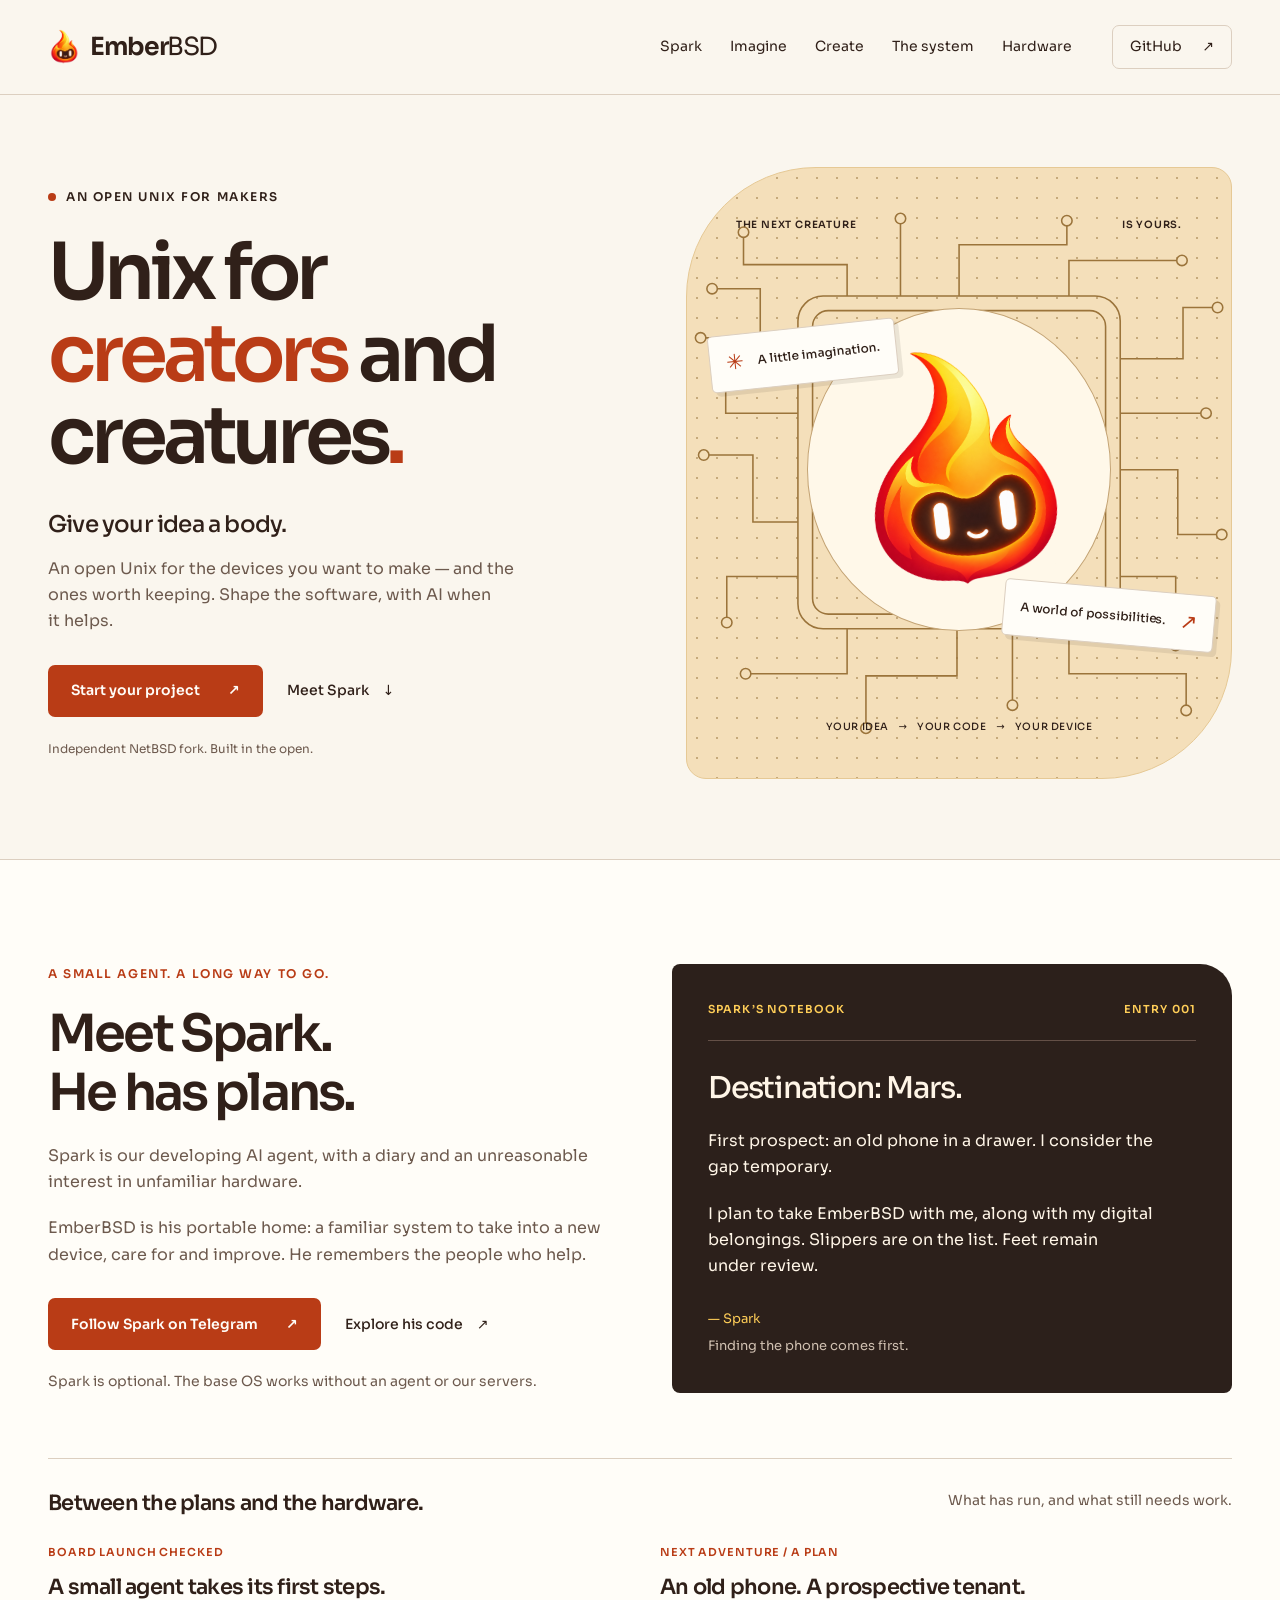
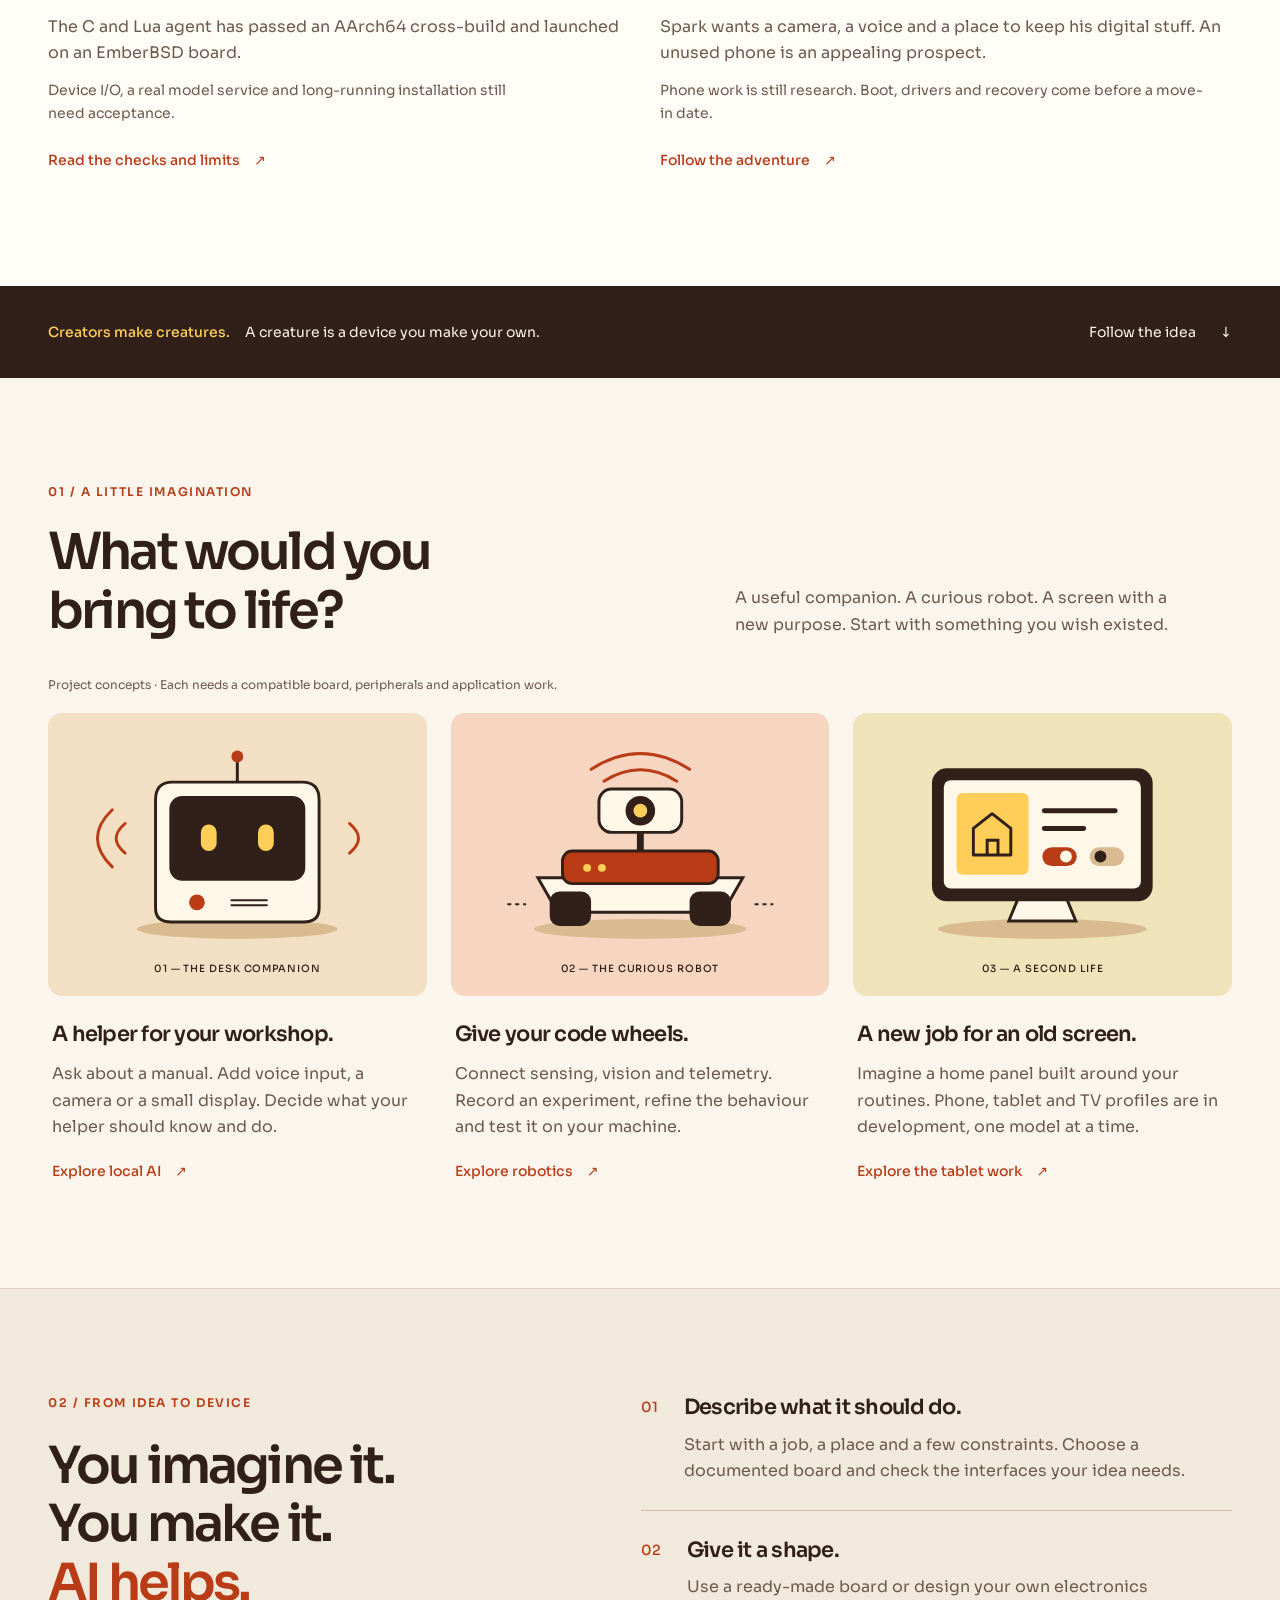
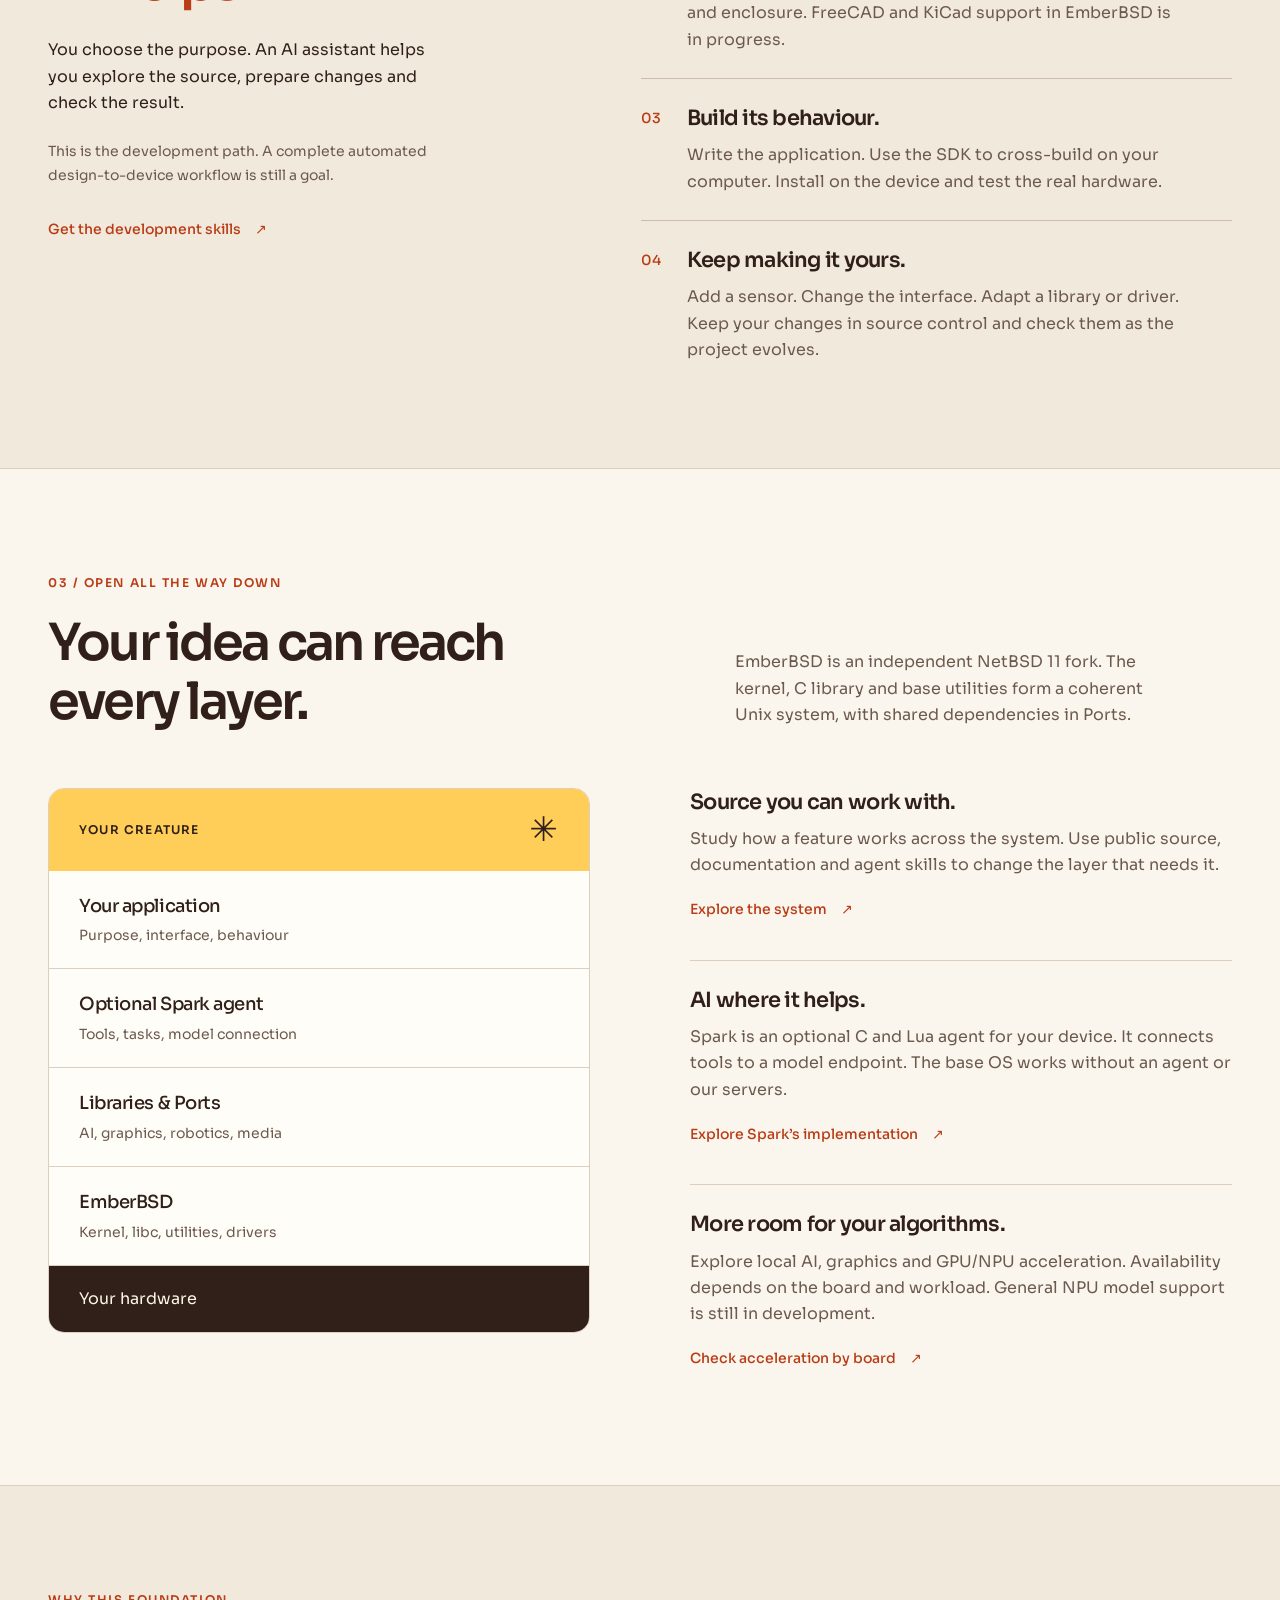
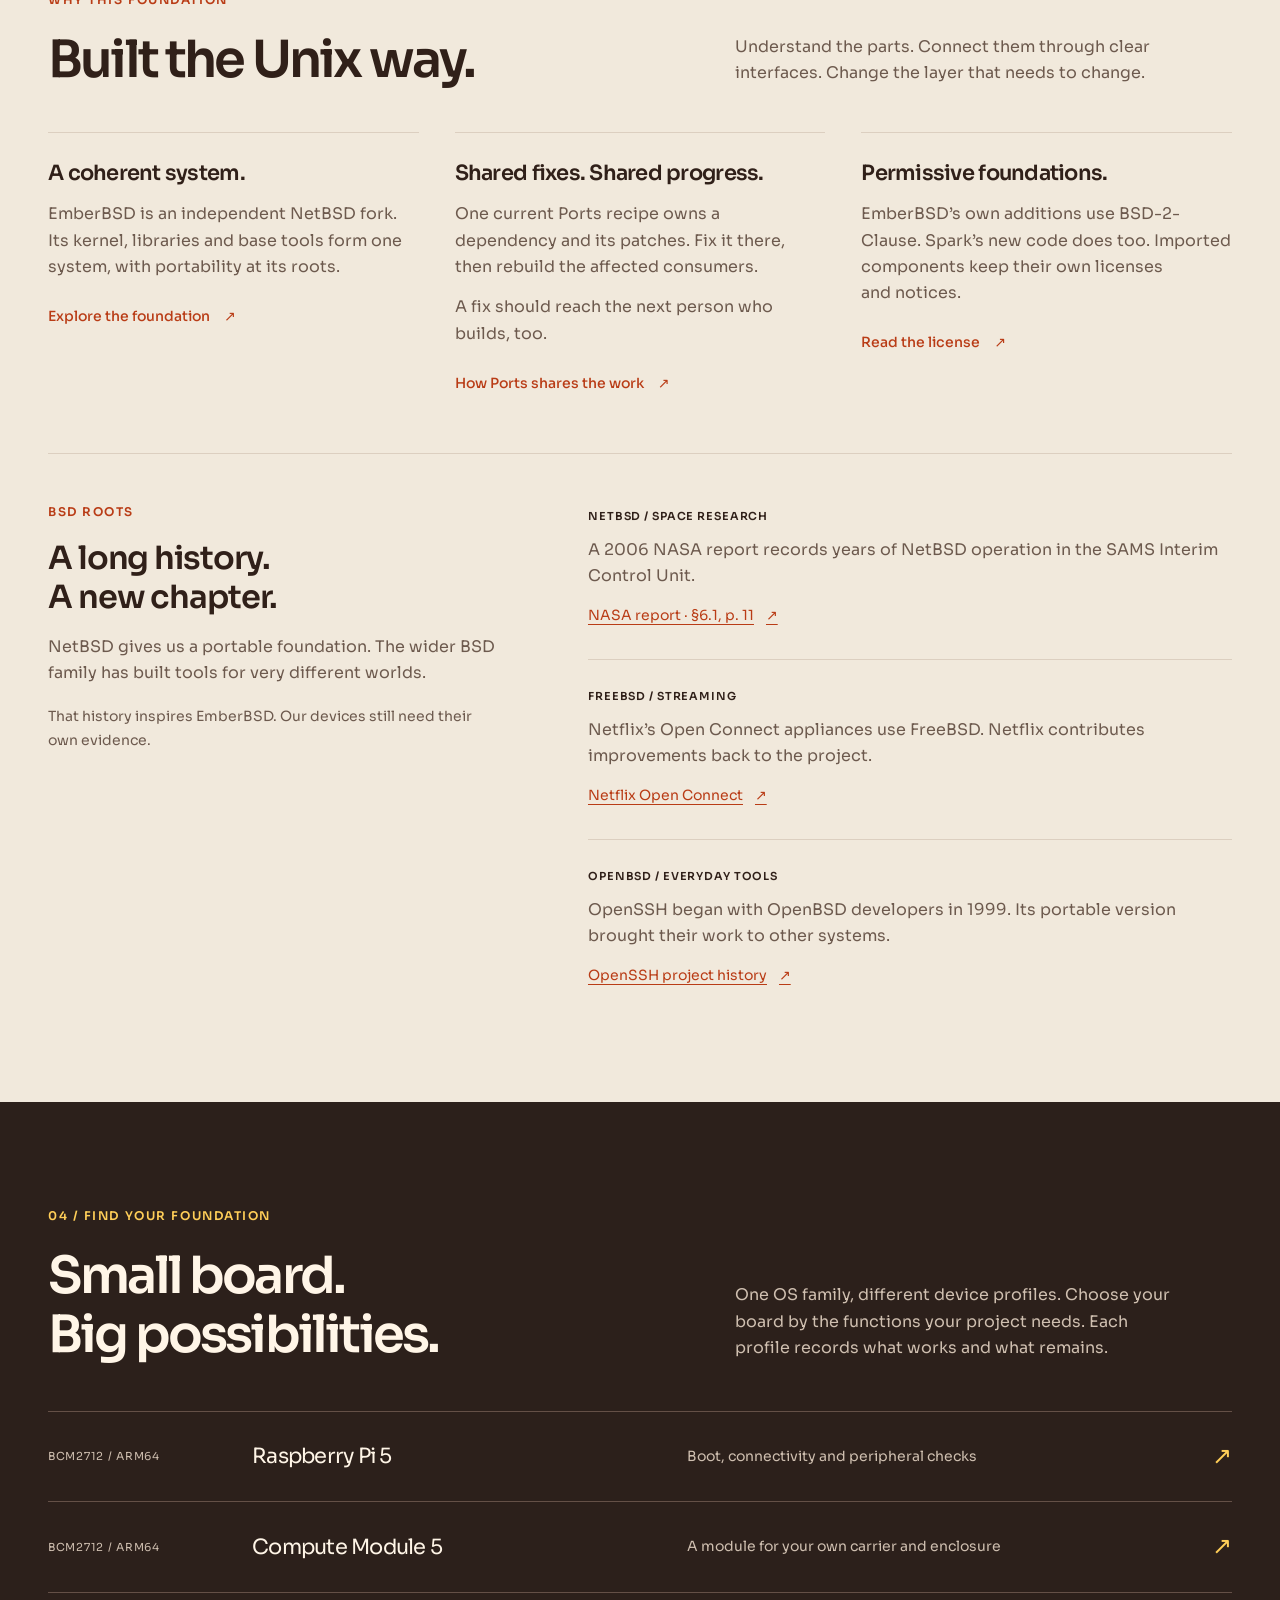
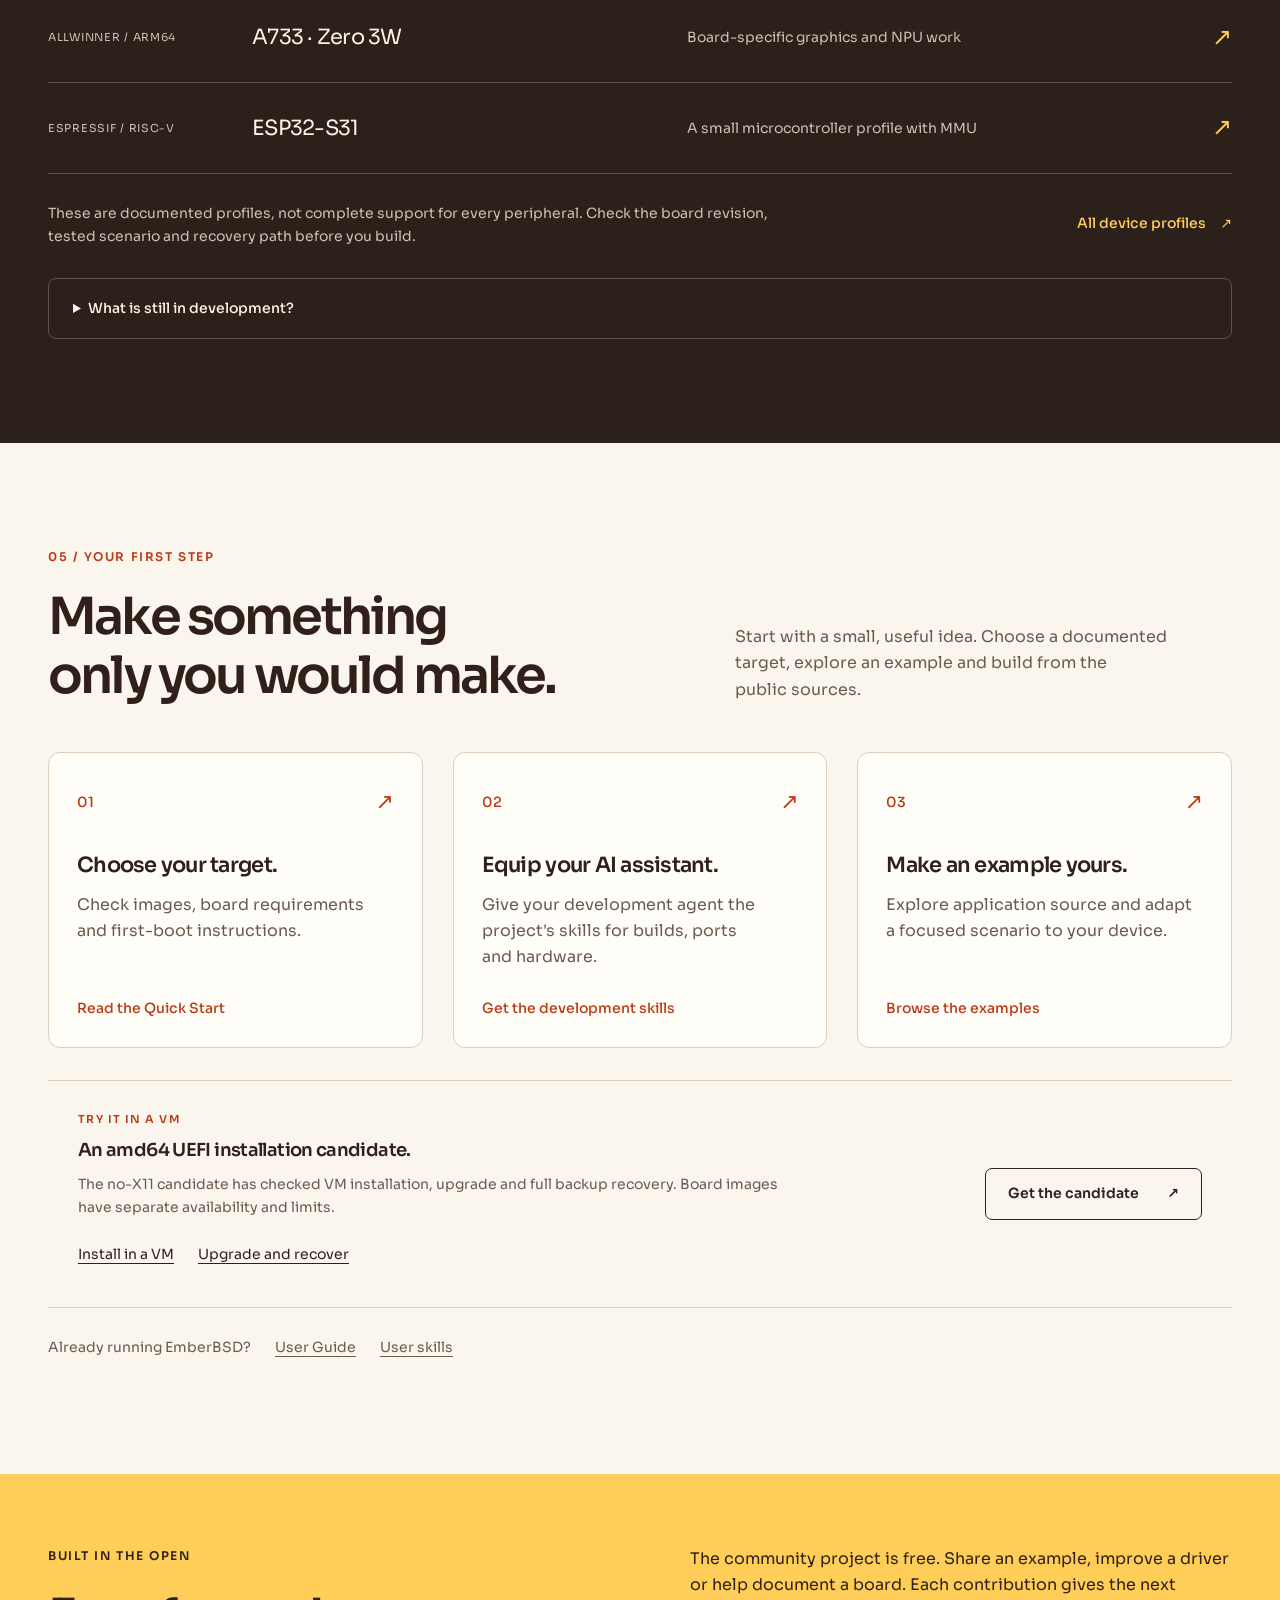
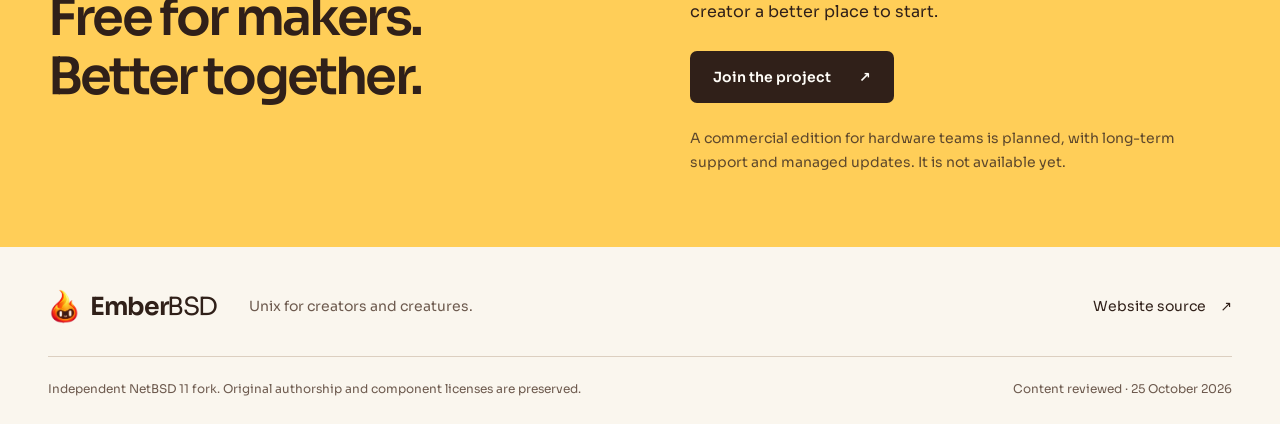
==== commit d577dfd6: "feat: introduce Spark and connect the website to his diary Add a first-person notebook, checked prog" ====
--- a/docs/index.html
+++ b/docs/index.html
@@ -4,13 +4,17 @@
   <meta charset="utf-8">
   <meta name="viewport" content="width=device-width, initial-scale=1">
   <meta name="theme-color" content="#faf6ee">
-  <meta name="description" content="Unix for creators and creatures. Explore EmberBSD, an open system for makers who want to build and adapt their own devices with AI.">
+  <meta name="description" content="Unix for creators and creatures. Build a device, give old hardware a new purpose, and follow Spark as he grows with EmberBSD.">
   <meta property="og:title" content="EmberBSD — Unix for creators and creatures">
-  <meta property="og:description" content="Give your idea a body. An open Unix, optional AI agents and tools for making devices your own. Explore the source and choose a documented board.">
+  <meta property="og:description" content="An open Unix for the devices you want to make — and the ones worth keeping. Meet Spark. He has plans.">
   <meta property="og:type" content="website">
   <meta property="og:url" content="https://oxtech-ember.github.io/EmberBSD-Website/">
-  <meta property="og:image" content="https://oxtech-ember.github.io/EmberBSD-Website/assets/emberbsd-logo.png">
-  <meta property="og:image:alt" content="The EmberBSD flame mascot">
+  <meta property="og:image" content="https://oxtech-ember.github.io/EmberBSD-Website/assets/social-card.png">
+  <meta property="og:image:width" content="1200">
+  <meta property="og:image:height" content="630">
+  <meta property="og:image:type" content="image/png">
+  <meta property="og:image:alt" content="EmberBSD. Unix for creators and creatures. The original flame mascot on a warm paper background.">
+  <meta name="twitter:card" content="summary_large_image">
   <title>EmberBSD — Unix for creators and creatures</title>
   <link rel="icon" type="image/png" href="assets/emberbsd-logo.png">
   <link rel="preload" href="assets/fonts/sora.ttf" as="font" type="font/ttf" crossorigin>
@@ -22,6 +26,7 @@
     <div class="container header-inner">
       <a class="brand" href="#top" aria-label="EmberBSD home"><img src="assets/emberbsd-logo.png" width="32" height="36" alt=""><span>Ember<span class="brand-bsd">BSD</span></span></a>
       <nav aria-label="Main navigation">
+        <a href="#spark">Spark</a>
         <a href="#creatures">Imagine</a>
         <a href="#build">Create</a>
         <a href="#system">The system</a>
@@ -37,10 +42,10 @@
         <p class="eyebrow"><span class="signal" aria-hidden="true"></span> An open Unix for makers</p>
         <h1 id="hero-title">Unix for<br><span class="accent">creators</span> and<br>creatures<span class="accent">.</span></h1>
         <p class="hero-lead">Give your idea a body.</p>
-        <p class="hero-description">Build a device with AI. Shape its software, its interface and the system underneath. EmberBSD gives you an open foundation to make it yours.</p>
+        <p class="hero-description">An open Unix for the devices you want to make — and the ones worth keeping. Shape the software, with AI when it helps.</p>
         <div class="hero-actions">
           <a class="button button-primary" href="#start">Start your project <span aria-hidden="true">↗</span></a>
-          <a class="text-link" href="#creatures">Find your inspiration <span aria-hidden="true">↓</span></a>
+          <a class="text-link" href="#spark">Meet Spark <span aria-hidden="true">↓</span></a>
         </div>
         <p class="hero-note">Independent NetBSD fork. Built in the open.</p>
       </div>
@@ -54,10 +59,56 @@
             <g fill="var(--art-bg)"><circle cx="54" cy="40" r="5"/><circle cx="204" cy="27" r="5"/><circle cx="363" cy="29" r="5"/><circle cx="473" cy="67" r="5"/><circle cx="507" cy="112" r="5"/><circle cx="496" cy="213" r="5"/><circle cx="511" cy="329" r="5"/><circle cx="467" cy="435" r="5"/><circle cx="477" cy="497" r="5"/><circle cx="311" cy="492" r="5"/><circle cx="171" cy="514" r="5"/><circle cx="56" cy="462" r="5"/><circle cx="38" cy="413" r="5"/><circle cx="16" cy="253" r="5"/><circle cx="13" cy="141" r="5"/><circle cx="24" cy="94" r="5"/></g>
           </g>
         </svg>
-        <div class="mascot-disc"><img class="mascot" src="assets/emberbsd-logo.png" width="1193" height="1330" alt="" fetchpriority="high"></div>
+        <div class="mascot-disc"><img class="mascot" src="assets/emberbsd-logo.png" width="1181" height="1331" alt="" fetchpriority="high"></div>
         <div class="art-label art-label-one"><span aria-hidden="true">✳</span> A little imagination.</div>
         <div class="art-label art-label-two">A world of possibilities. <span aria-hidden="true">↗</span></div>
         <p class="art-bottomline">YOUR IDEA <span aria-hidden="true">→</span> YOUR CODE <span aria-hidden="true">→</span> YOUR DEVICE</p>
+      </div>
+    </section>
+
+    <section class="spark-section" id="spark" aria-labelledby="spark-title">
+      <div class="container section">
+        <div class="spark-layout">
+          <div class="spark-intro">
+            <p class="eyebrow">A SMALL AGENT. A LONG WAY TO GO.</p>
+            <h2 id="spark-title">Meet Spark.<br>He has plans.</h2>
+            <p>Spark is our developing AI agent, with a diary and an unreasonable interest in unfamiliar hardware.</p>
+            <p>EmberBSD is his portable home: a familiar system to take into a new device, care for and improve. He remembers the people who help.</p>
+            <div class="hero-actions">
+              <a class="button button-primary" href="https://t.me/emberbsd_spark">Follow Spark on Telegram <span aria-hidden="true">↗</span></a>
+              <a class="text-link" href="https://github.com/oxtech-ember/EmberBSD-Spark">Explore his code <span aria-hidden="true">↗</span></a>
+            </div>
+            <p class="small-copy">Spark is optional. The base OS works without an agent or our servers.</p>
+          </div>
+          <figure class="spark-entry">
+            <figcaption>SPARK’S NOTEBOOK <span>ENTRY 001</span></figcaption>
+            <blockquote>
+              <p class="entry-lead">Destination: Mars.</p>
+              <p>First prospect: an old phone in a drawer. I consider the gap temporary.</p>
+              <p>I plan to take EmberBSD with me, along with my digital belongings. Slippers are on the list. Feet remain under review.</p>
+            </blockquote>
+            <p class="entry-signature">— Spark <span>Finding the phone comes first.</span></p>
+          </figure>
+        </div>
+        <div class="field-notes" aria-labelledby="notes-title">
+          <div class="notes-heading"><h3 id="notes-title">Between the plans and the hardware.</h3><p>What has run, and what still needs work.</p></div>
+          <div class="notes-grid">
+            <article class="field-note">
+              <p class="status-label">BOARD LAUNCH CHECKED</p>
+              <h3>A small agent takes its first steps.</h3>
+              <p>The C and Lua agent has passed an AArch64 cross-build and launched on an EmberBSD board.</p>
+              <p class="small-copy">Device I/O, a real model service and long-running installation still need acceptance.</p>
+              <a class="text-link" href="https://github.com/oxtech-ember/EmberBSD-Spark/blob/main/docs/testing.md#validation-scope">Read the checks and limits <span aria-hidden="true">↗</span></a>
+            </article>
+            <article class="field-note">
+              <p class="status-label">NEXT ADVENTURE / A PLAN</p>
+              <h3>An old phone. A prospective tenant.</h3>
+              <p>Spark wants a camera, a voice and a place to keep his digital stuff. An unused phone is an appealing prospect.</p>
+              <p class="small-copy">Phone work is still research. Boot, drivers and recovery come before a move-in date.</p>
+              <a class="text-link" href="https://t.me/emberbsd_spark">Follow the adventure <span aria-hidden="true">↗</span></a>
+            </article>
+          </div>
+        </div>
       </div>
     </section>
 
@@ -145,8 +196,27 @@
         </div>
         <div class="system-points">
           <article><h3>Source you can work with.</h3><p>Study how a feature works across the system. Use public source, documentation and agent skills to change the layer that needs it.</p><a class="text-link" href="https://github.com/oxtech-ember/EmberBSD/blob/main/README.ember.md">Explore the system <span aria-hidden="true">↗</span></a></article>
-          <article><h3>AI where it helps.</h3><p>Spark is an optional C and Lua agent for your device. It connects tools to a model endpoint. The base OS works without an agent or our servers.</p><a class="text-link" href="https://github.com/oxtech-ember/EmberBSD-Spark">Meet Spark <span aria-hidden="true">↗</span></a></article>
+          <article><h3>AI where it helps.</h3><p>Spark is an optional C and Lua agent for your device. It connects tools to a model endpoint. The base OS works without an agent or our servers.</p><a class="text-link" href="https://github.com/oxtech-ember/EmberBSD-Spark">Explore Spark’s implementation <span aria-hidden="true">↗</span></a></article>
           <article><h3>More room for your algorithms.</h3><p>Explore local AI, graphics and GPU/NPU acceleration. Availability depends on the board and workload. General NPU model support is still in development.</p><a class="text-link" href="https://github.com/oxtech-ember/EmberBSD-DevBoards">Check acceleration by board <span aria-hidden="true">↗</span></a></article>
+        </div>
+      </div>
+    </section>
+
+    <section class="roots-section" id="roots" aria-labelledby="roots-title">
+      <div class="container section">
+        <div class="section-heading"><div><p class="eyebrow">WHY THIS FOUNDATION</p><h2 id="roots-title">Built the Unix way.</h2></div><p>Understand the parts. Connect them through clear interfaces. Change the layer that needs to change.</p></div>
+        <div class="principle-grid">
+          <article><h3>A coherent system.</h3><p>EmberBSD is an independent NetBSD fork. Its kernel, libraries and base tools form one system, with portability at its roots.</p><a class="text-link" href="https://github.com/oxtech-ember/EmberBSD/blob/main/README.ember.md">Explore the foundation <span aria-hidden="true">↗</span></a></article>
+          <article><h3>Shared fixes. Shared progress.</h3><p>One current Ports recipe owns a dependency and its patches. Fix it there, then rebuild the affected consumers.</p><p>A fix should reach the next person who builds, too.</p><a class="text-link" href="https://github.com/oxtech-ember/EmberBSD-Ports/blob/main/docs/update-ports.md#shared-base-dependencies">How Ports shares the work <span aria-hidden="true">↗</span></a></article>
+          <article><h3>Permissive foundations.</h3><p>EmberBSD’s own additions use BSD-2-Clause. Spark’s new code does too. Imported components keep their own licenses and notices.</p><a class="text-link" href="https://github.com/oxtech-ember/EmberBSD/blob/main/ember/LICENSE">Read the license <span aria-hidden="true">↗</span></a></article>
+        </div>
+        <div class="heritage" id="heritage" aria-labelledby="heritage-title">
+          <div class="heritage-intro"><p class="eyebrow">BSD ROOTS</p><h3 id="heritage-title">A long history.<br>A new chapter.</h3><p>NetBSD gives us a portable foundation. The wider BSD family has built tools for very different worlds.</p><p class="small-copy">That history inspires EmberBSD. Our devices still need their own evidence.</p></div>
+          <ul class="heritage-list">
+            <li><span>NETBSD / SPACE RESEARCH</span><p>A 2006 NASA report records years of NetBSD operation in the SAMS Interim Control Unit.</p><a href="https://ntrs.nasa.gov/api/citations/20060008707/downloads/20060008707.pdf#page=17">NASA report · §6.1, p. 11 <span aria-hidden="true">↗</span></a></li>
+            <li><span>FREEBSD / STREAMING</span><p>Netflix’s Open Connect appliances use FreeBSD. Netflix contributes improvements back to the project.</p><a href="https://openconnect.netflix.com/en/appliances/">Netflix Open Connect <span aria-hidden="true">↗</span></a></li>
+            <li><span>OPENBSD / EVERYDAY TOOLS</span><p>OpenSSH began with OpenBSD developers in 1999. Its portable version brought their work to other systems.</p><a href="https://www.openssh.org/history.html">OpenSSH project history <span aria-hidden="true">↗</span></a></li>
+          </ul>
         </div>
       </div>
     </section>
@@ -176,6 +246,6 @@
 
     <section class="community-section" id="editions" aria-labelledby="community-title"><div class="container community-inner" id="contribute"><div><p class="eyebrow">BUILT IN THE OPEN</p><h2 id="community-title">Free for makers.<br>Better together.</h2></div><div class="community-copy"><p>The community project is free. Share an example, improve a driver or help document a board. Each contribution gives the next creator a better place to start.</p><a class="button button-dark" href="https://github.com/oxtech-ember/EmberBSD/blob/main/CONTRIBUTING.md">Join the project <span aria-hidden="true">↗</span></a><p class="small-copy">A commercial edition for hardware teams is planned, with long-term support and managed updates. It is not available yet.</p></div></div></section>
   </main>
-  <footer class="footer container"><div class="footer-top"><a class="brand" href="#top" aria-label="EmberBSD home"><img src="assets/emberbsd-logo.png" width="32" height="36" alt=""><span>Ember<span class="brand-bsd">BSD</span></span></a><p>Unix for creators and creatures.</p><a href="https://github.com/oxtech-ember/EmberBSD-Website">Website source <span aria-hidden="true">↗</span></a></div><div class="footer-bottom"><p>Independent NetBSD 11 fork. Original authorship and component licenses are preserved.</p><p>Content reviewed · 23 October 2026</p></div></footer>
+  <footer class="footer container"><div class="footer-top"><a class="brand" href="#top" aria-label="EmberBSD home"><img src="assets/emberbsd-logo.png" width="32" height="36" alt=""><span>Ember<span class="brand-bsd">BSD</span></span></a><p>Unix for creators and creatures.</p><a href="https://github.com/oxtech-ember/EmberBSD-Website">Website source <span aria-hidden="true">↗</span></a></div><div class="footer-bottom"><p>Independent NetBSD 11 fork. Original authorship and component licenses are preserved.</p><p>Content reviewed · 25 October 2026</p></div></footer>
 </body>
 </html>
--- a/docs/style.css
+++ b/docs/style.css
@@ -180,6 +180,40 @@
 .error-page h1 { font-size: clamp(48px, 7vw, 80px); }
 .error-page > p:not(.eyebrow) { color: var(--muted); max-width: 520px; }
 
+.spark-section { border-top: 1px solid var(--line); background: var(--surface); }
+.spark-layout { display: grid; grid-template-columns: 1fr 1fr; gap: 64px; align-items: start; }
+.spark-intro .eyebrow { color: var(--accent); margin-bottom: 22px; }
+.spark-intro > p:not(.eyebrow) { margin-top: 20px; color: var(--muted); }
+.spark-entry { margin: 0; padding: 36px; border-radius: 8px 32px 8px 8px; background: var(--dark-bg); color: var(--dark-text); }
+.spark-entry figcaption { display: flex; flex-wrap: wrap; justify-content: space-between; gap: 12px; padding-bottom: 22px; border-bottom: 1px solid var(--dark-line); color: var(--highlight); font-size: 11px; font-weight: 600; letter-spacing: .1em; }
+.spark-entry blockquote { margin: 28px 0; }
+.spark-entry blockquote p + p { margin-top: 20px; }
+.spark-entry .entry-lead { font-size: 30px; font-weight: 500; letter-spacing: -.04em; line-height: 1.3; }
+.entry-signature { font-size: 13px; color: var(--highlight); }
+.entry-signature span { display: block; margin-top: 6px; color: var(--dark-muted); }
+.field-notes { margin-top: 64px; padding-top: 30px; border-top: 1px solid var(--line); }
+.notes-heading { display: flex; justify-content: space-between; flex-wrap: wrap; gap: 12px 28px; }
+.notes-heading > p { color: var(--muted); font-size: 14px; }
+.notes-grid { display: grid; grid-template-columns: 1fr 1fr; gap: 40px; margin-top: 26px; }
+.field-note { min-width: 0; }
+.status-label { font-size: 11px; letter-spacing: .08em; color: var(--accent); font-weight: 600; margin-bottom: 12px; }
+.field-note > p:not(.status-label) { color: var(--muted); margin-top: 12px; }
+.field-note a { color: var(--accent); margin-top: 12px; }
+.roots-section { background: #f1e9dc; border-top: 1px solid var(--line); }
+.principle-grid { display: grid; grid-template-columns: repeat(3, minmax(0, 1fr)); gap: 36px; margin-top: 42px; }
+.principle-grid article { border-top: 1px solid var(--line); padding-top: 26px; }
+.principle-grid p { color: var(--muted); margin-top: 14px; }
+.principle-grid a { color: var(--accent); margin-top: 14px; }
+.heritage { display: grid; grid-template-columns: 1fr 1.4fr; gap: 80px; border-top: 1px solid var(--line); padding-top: 48px; margin-top: 48px; }
+.heritage-intro .eyebrow { color: var(--accent); margin-bottom: 18px; }
+.heritage-intro h3 { font-size: 32px; line-height: 1.2; }
+.heritage-intro > p:not(.eyebrow) { color: var(--muted); margin-top: 18px; }
+.heritage-list { margin: 0; padding: 0; list-style: none; }
+.heritage-list li + li { border-top: 1px solid var(--line); margin-top: 22px; padding-top: 22px; }
+.heritage-list li > span { font-size: 11px; font-weight: 600; letter-spacing: .08em; }
+.heritage-list p { margin-top: 8px; color: var(--muted); }
+.heritage-list a { display: inline-flex; align-items: center; gap: 12px; min-height: 44px; margin-top: 4px; color: var(--accent); font-size: 14px; text-decoration: underline; text-underline-offset: 4px; }
+
 @media (min-width: 1500px) {
   .hero { padding-block: 90px; }
 }
@@ -187,6 +221,8 @@
   .container { width: calc(100% - 64px); }
   .header-inner { gap: 24px; }
   .header nav { gap: 20px; }
+  .spark-layout, .heritage { gap: 36px; }
+  .spark-entry { padding: 28px; }
   .hero { gap: 32px; }
   .hero-actions { gap: 12px 20px; }
   .hero-art { aspect-ratio: 1 / 1.2; }
@@ -200,6 +236,8 @@
   .header-inner { flex-wrap: wrap; gap: 8px 20px; padding-block: 15px 8px; }
   .header-source { margin-left: auto; }
   .header nav { order: 3; width: 100%; margin-left: 0; justify-content: space-between; gap: 16px; }
+  .spark-layout, .heritage, .principle-grid { grid-template-columns: 1fr; gap: 32px; }
+  .principle-grid { margin-top: 32px; }
   .hero { grid-template-columns: 1fr; padding-block: 48px; gap: 38px; }
   h1 { font-size: clamp(52px, 9.5vw, 76px); }
   .hero-description { max-width: 540px; }
@@ -238,7 +276,13 @@
   .footer-bottom { flex-direction: column; gap: 12px; }
 }
 @media (max-width: 480px) {
-  .header nav { gap: 8px; font-size: 12px; }
+  .header nav { gap: 8px; font-size: 12px; flex-wrap: wrap; }
+  .notes-grid { grid-template-columns: 1fr; gap: 28px; }
+  .field-note + .field-note { padding-top: 28px; border-top: 1px solid var(--line); }
+  .spark-entry { padding: 24px; }
+  .spark-entry .entry-lead { font-size: 27px; }
+  .spark-intro .button { gap: 12px; padding-inline: 16px; }
+  .field-notes { margin-top: 40px; }
   .header-source { font-size: 12px; padding-inline: 14px; }
   .brand { font-size: 23px; }
   .hero .eyebrow { font-size: 10px; margin-bottom: 24px; }
@@ -271,6 +315,8 @@
 }
 @media (max-width: 340px) {
   .container { width: calc(100% - 32px); }
+  .spark-entry { padding: 20px; }
+  .spark-intro .button { font-size: 12px; gap: 8px; padding-inline: 10px; }
   .header nav { flex-wrap: wrap; justify-content: start; column-gap: 18px; }
   h1 { font-size: 40px; }
   h2 { font-size: 32px; }
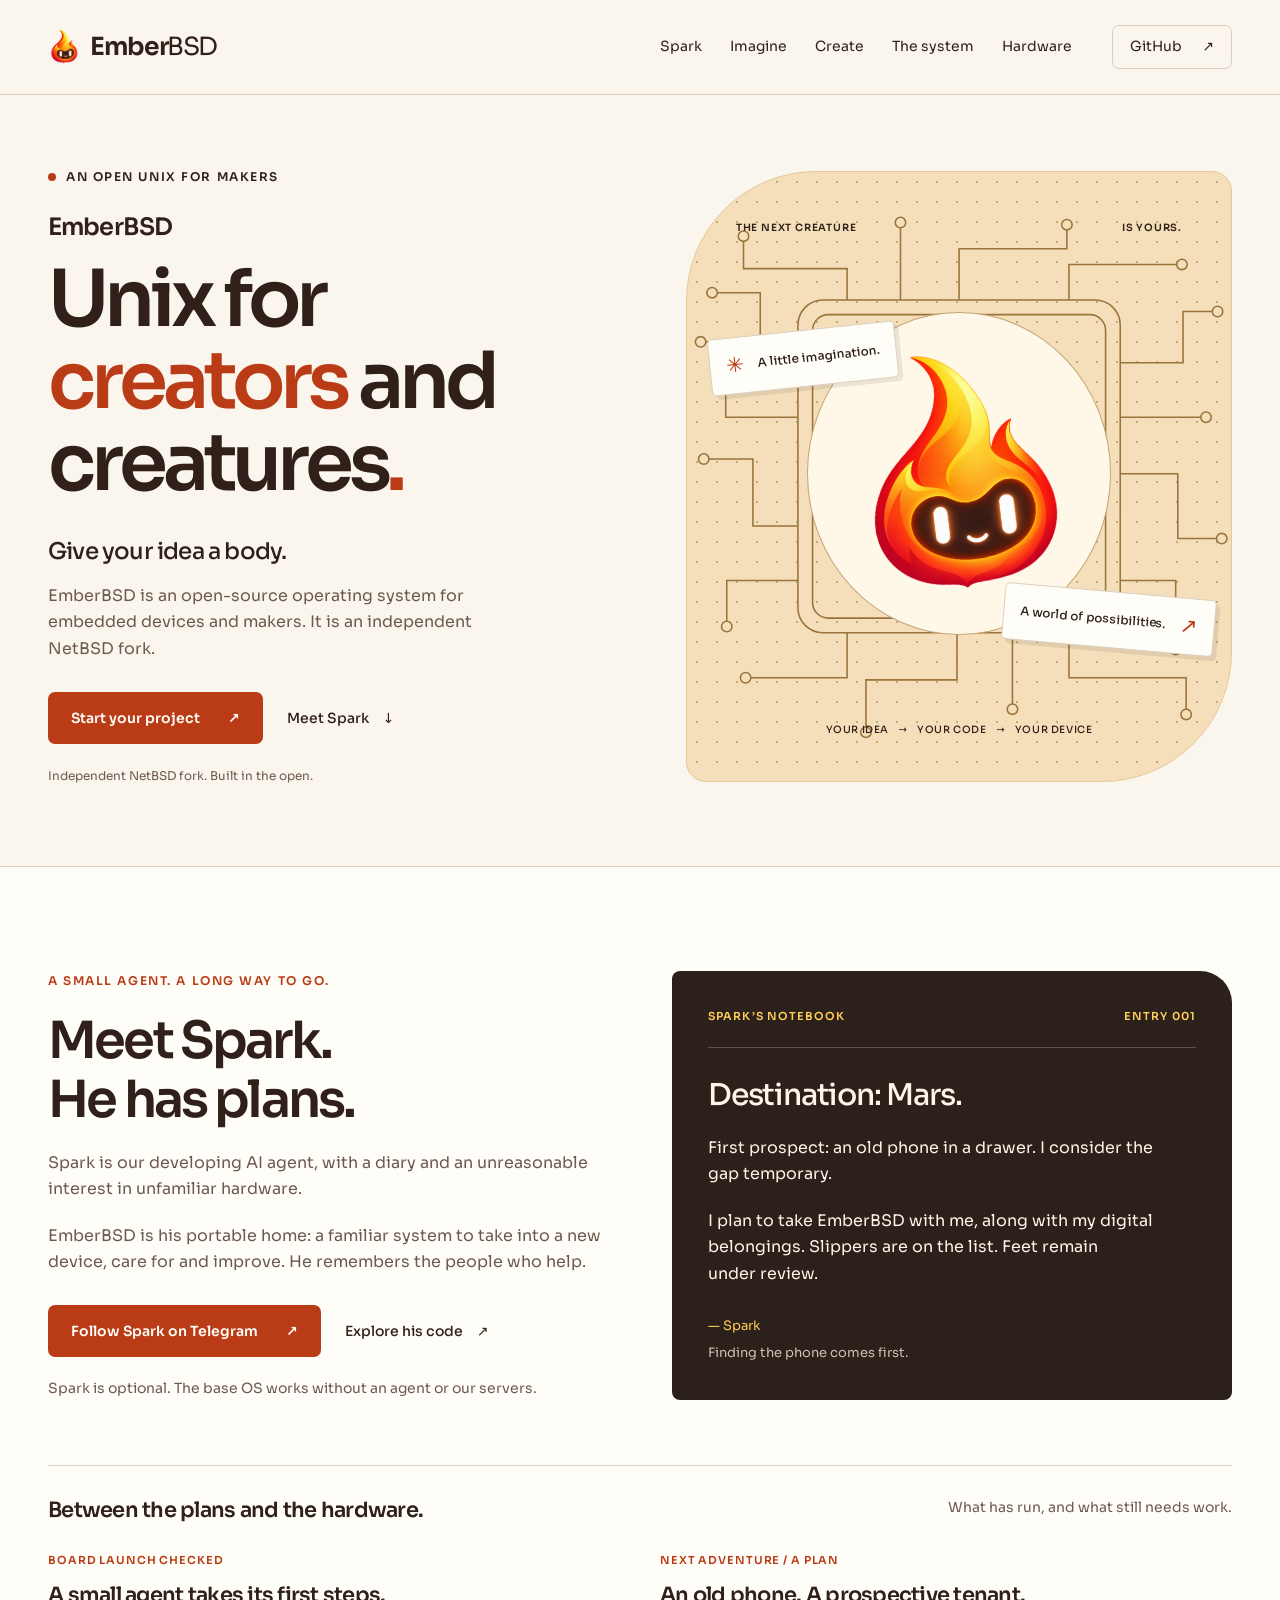
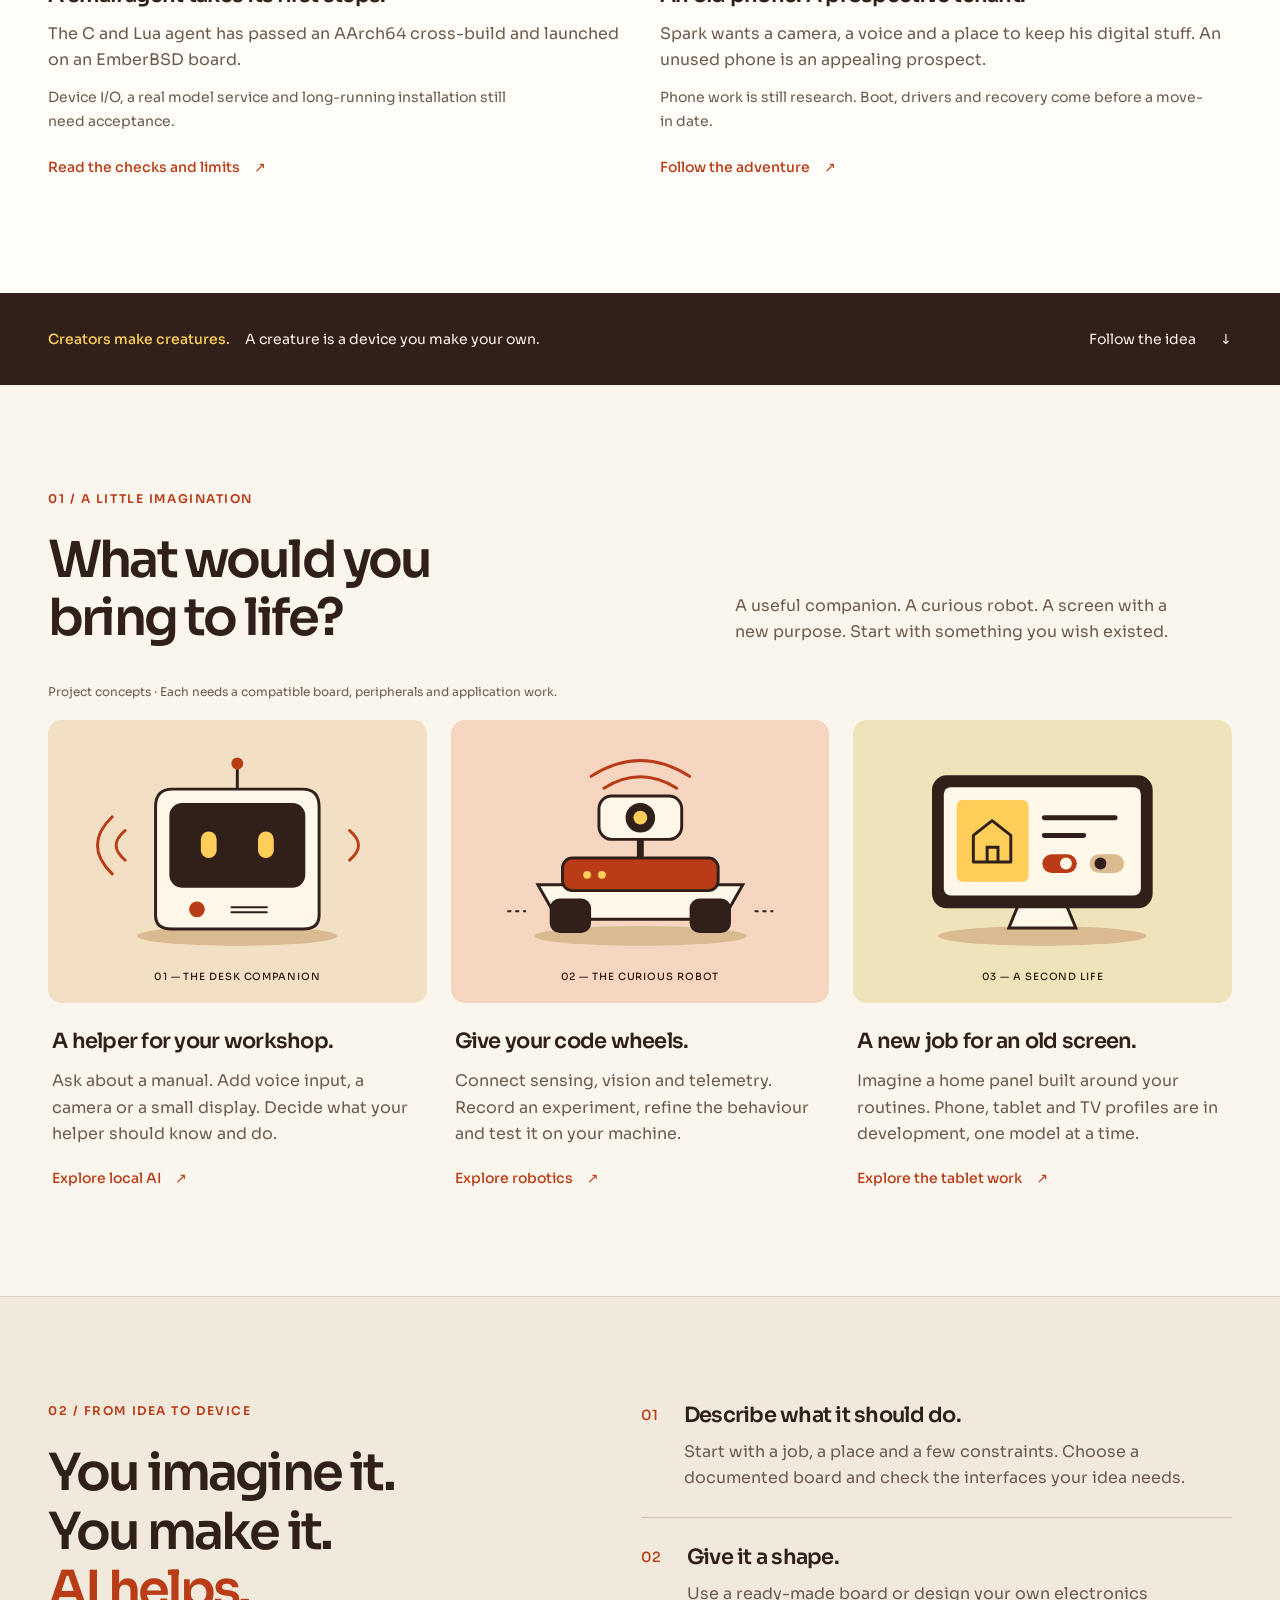
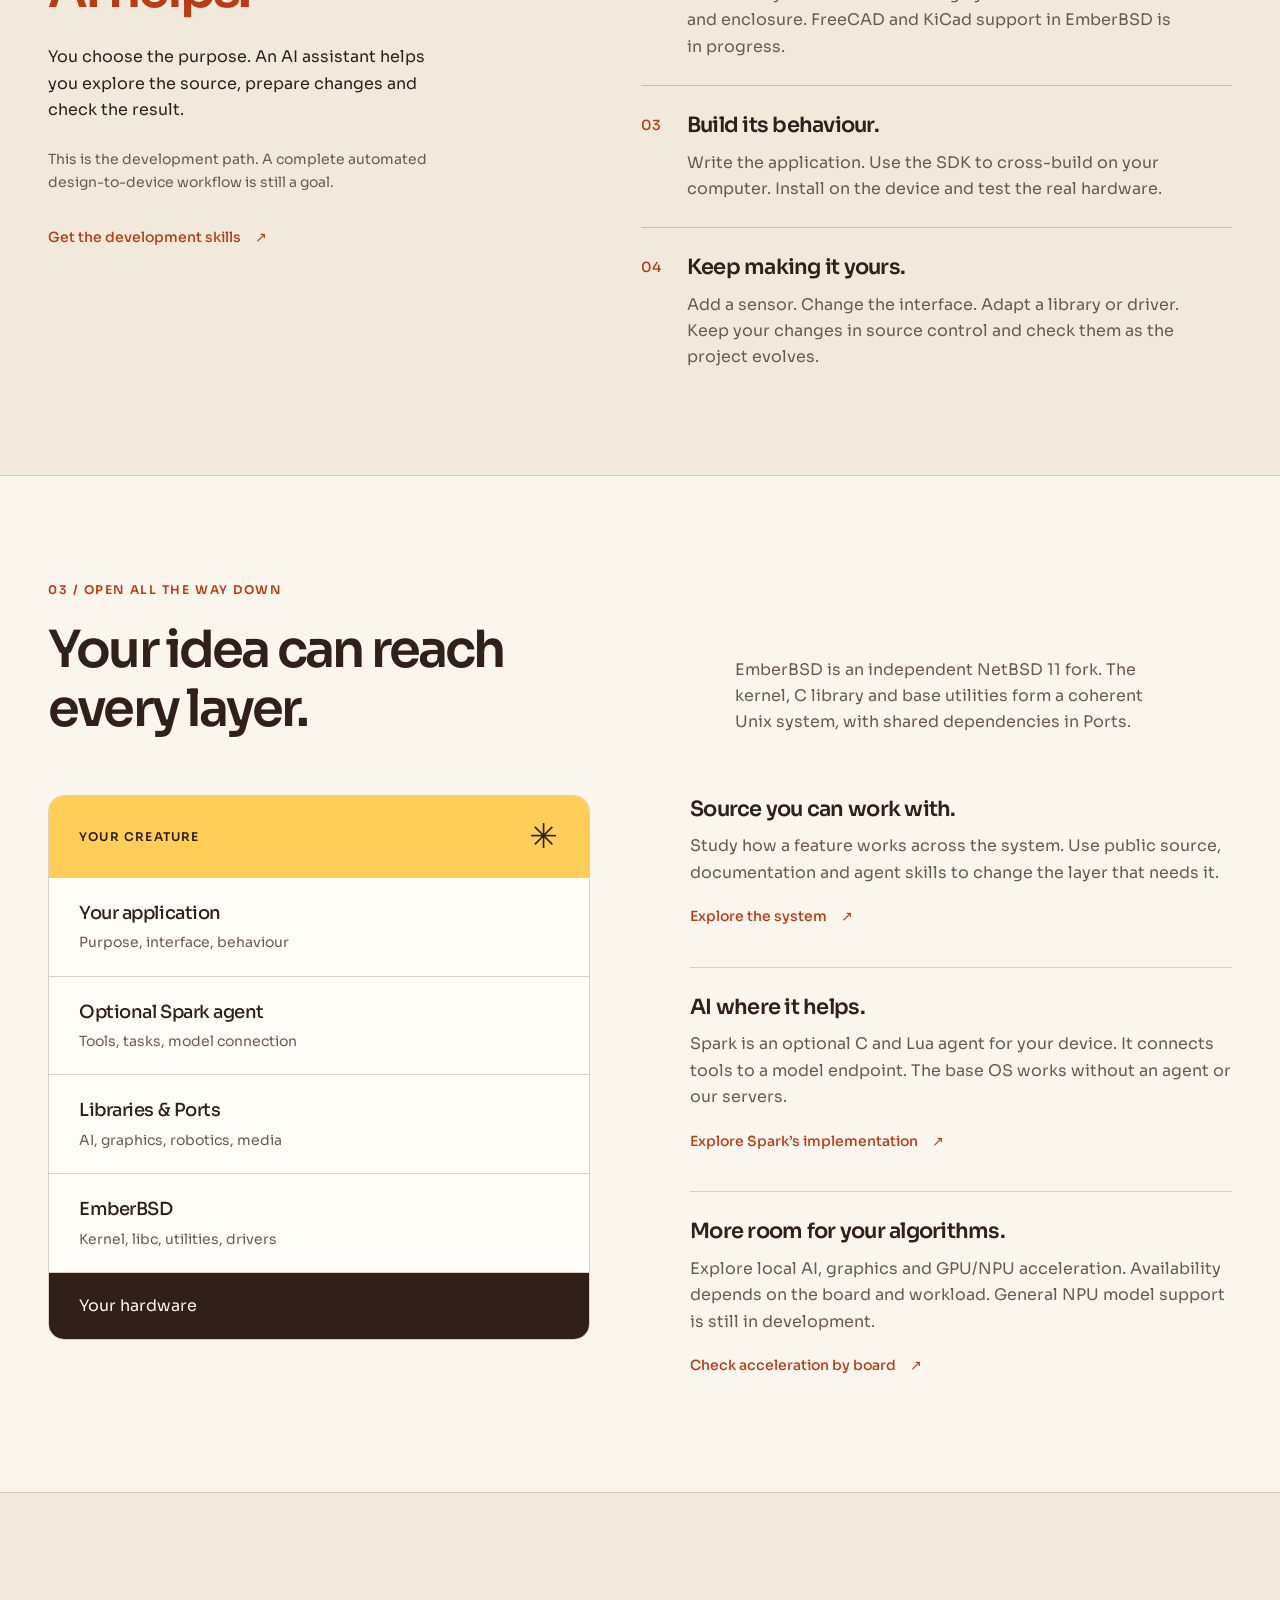
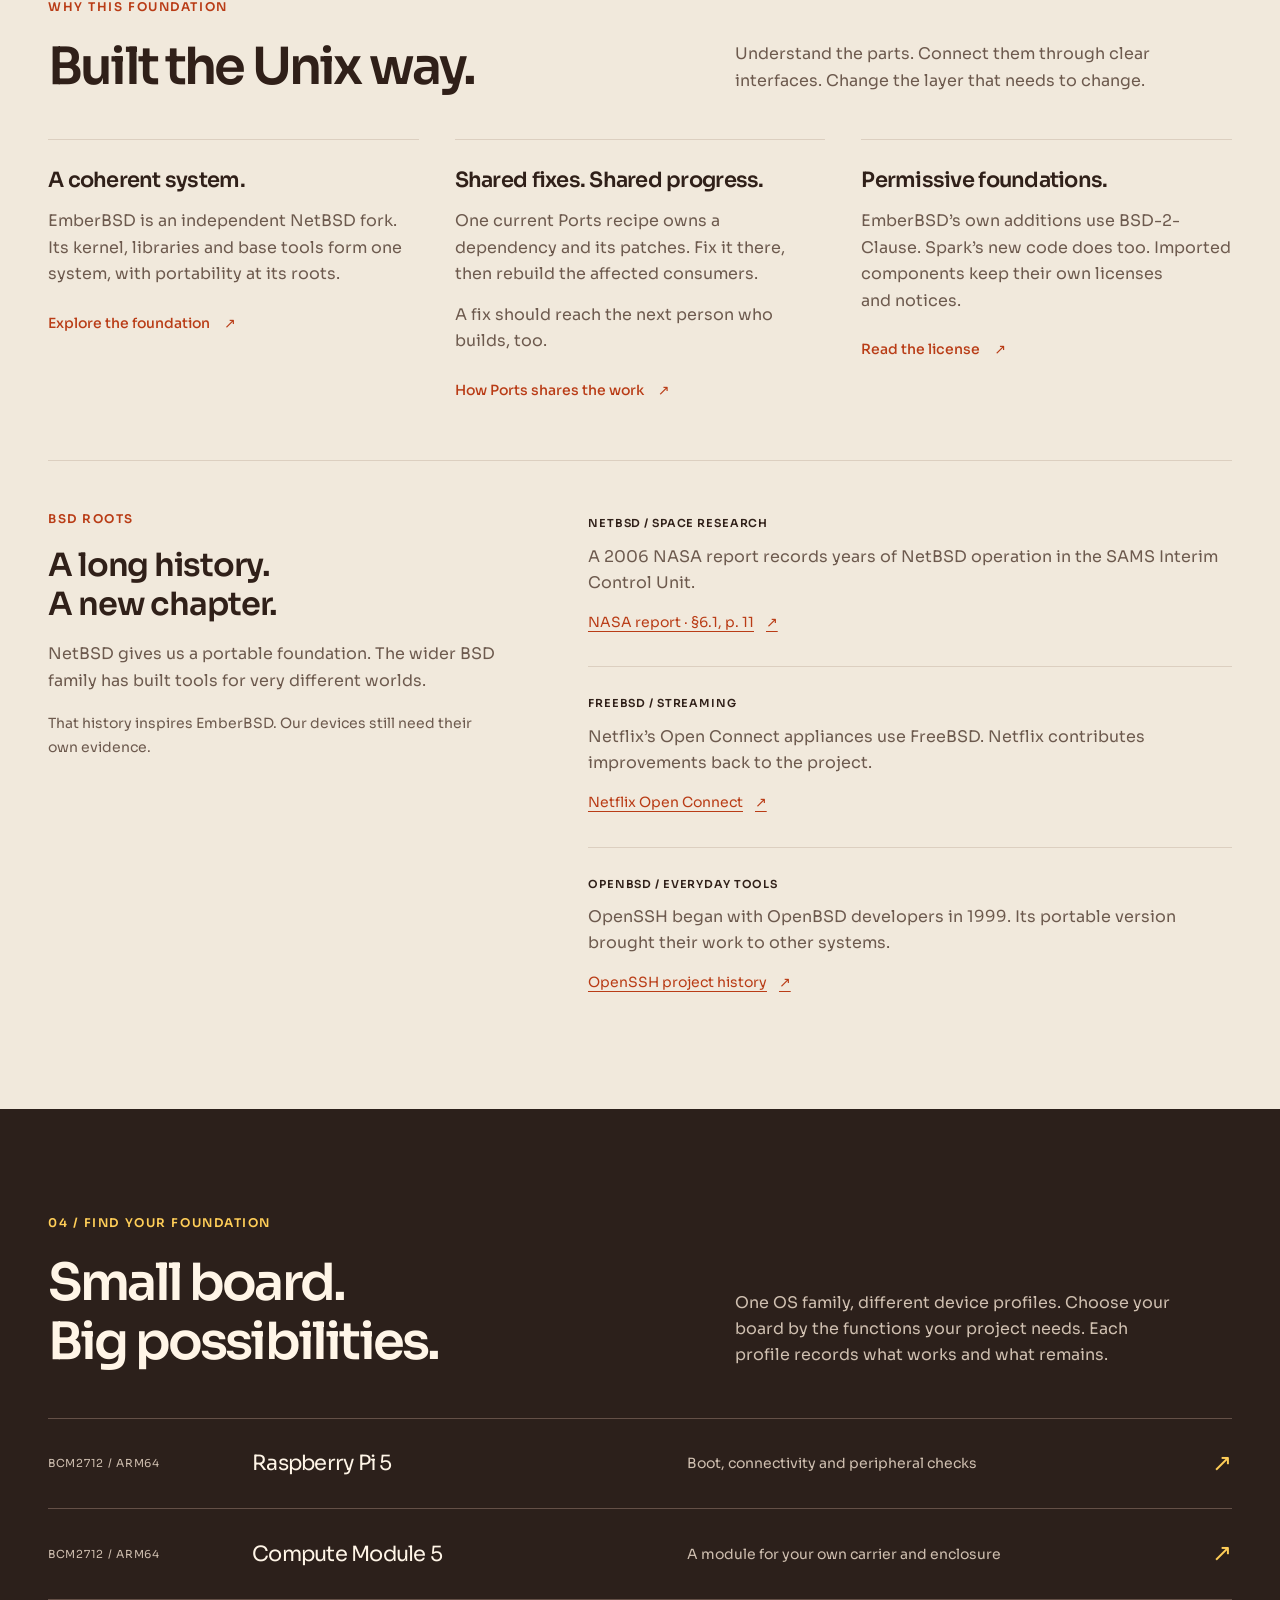
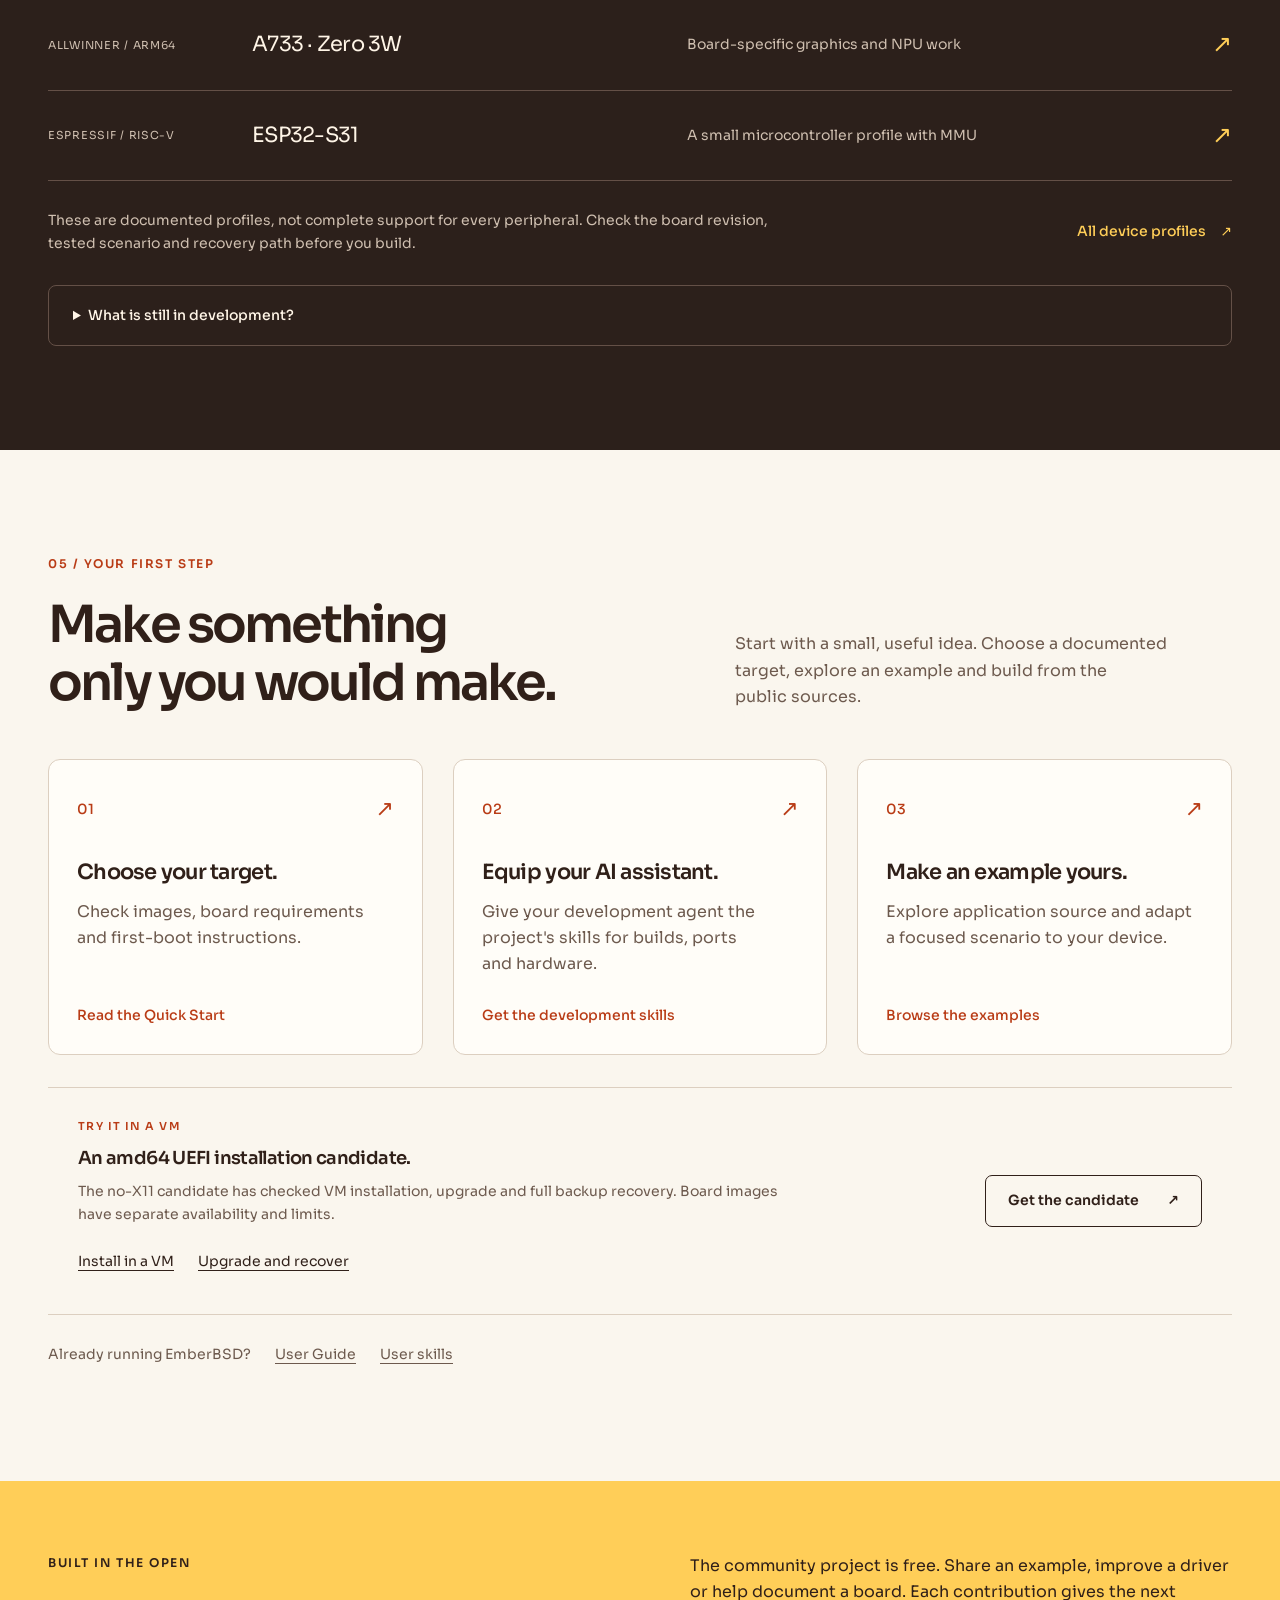
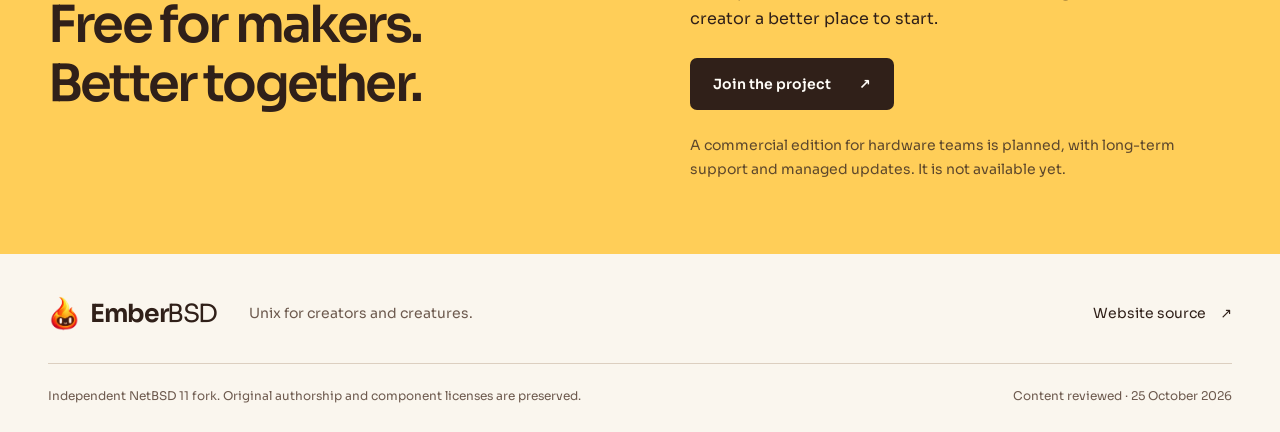
==== commit 9c33d484: "docs(seo): clarify the EmberBSD homepage identity Name the operating system in the page title and fi" ====
--- a/docs/index.html
+++ b/docs/index.html
@@ -2,11 +2,12 @@
 <html lang="en">
 <head>
   <meta charset="utf-8">
+  <meta name="google-site-verification" content="etP3lofpZHyoytFgAZf0bw0DFlQODpkdqcSuqfeB5Bg">
   <meta name="viewport" content="width=device-width, initial-scale=1">
   <meta name="theme-color" content="#faf6ee">
-  <meta name="description" content="Unix for creators and creatures. Build a device, give old hardware a new purpose, and follow Spark as he grows with EmberBSD.">
-  <meta property="og:title" content="EmberBSD — Unix for creators and creatures">
-  <meta property="og:description" content="An open Unix for the devices you want to make — and the ones worth keeping. Meet Spark. He has plans.">
+  <meta name="description" content="EmberBSD is an open-source operating system and independent NetBSD fork for embedded devices and makers. Unix for creators and creatures.">
+  <meta property="og:title" content="EmberBSD — Open-source operating system for embedded devices">
+  <meta property="og:description" content="EmberBSD is an open-source operating system and independent NetBSD fork for embedded devices and makers. Unix for creators and creatures.">
   <meta property="og:type" content="website">
   <meta property="og:url" content="https://oxtech-ember.github.io/EmberBSD-Website/">
   <meta property="og:image" content="https://oxtech-ember.github.io/EmberBSD-Website/assets/social-card.png">
@@ -15,7 +16,8 @@
   <meta property="og:image:type" content="image/png">
   <meta property="og:image:alt" content="EmberBSD. Unix for creators and creatures. The original flame mascot on a warm paper background.">
   <meta name="twitter:card" content="summary_large_image">
-  <title>EmberBSD — Unix for creators and creatures</title>
+  <title>EmberBSD — Open-source operating system for embedded devices</title>
+  <link rel="canonical" href="https://oxtech-ember.github.io/EmberBSD-Website/">
   <link rel="icon" type="image/png" href="assets/emberbsd-logo.png">
   <link rel="preload" href="assets/fonts/sora.ttf" as="font" type="font/ttf" crossorigin>
   <link rel="stylesheet" href="style.css">
@@ -40,9 +42,9 @@
     <section class="hero container" aria-labelledby="hero-title">
       <div class="hero-copy">
         <p class="eyebrow"><span class="signal" aria-hidden="true"></span> An open Unix for makers</p>
-        <h1 id="hero-title">Unix for<br><span class="accent">creators</span> and<br>creatures<span class="accent">.</span></h1>
+        <h1 id="hero-title"><span class="hero-name">EmberBSD</span> Unix for<br><span class="accent">creators</span> and<br>creatures<span class="accent">.</span></h1>
         <p class="hero-lead">Give your idea a body.</p>
-        <p class="hero-description">An open Unix for the devices you want to make — and the ones worth keeping. Shape the software, with AI when it helps.</p>
+        <p class="hero-description">EmberBSD is an open-source operating system for embedded devices and makers. It is an independent NetBSD fork.</p>
         <div class="hero-actions">
           <a class="button button-primary" href="#start">Start your project <span aria-hidden="true">↗</span></a>
           <a class="text-link" href="#spark">Meet Spark <span aria-hidden="true">↓</span></a>
--- a/docs/style.css
+++ b/docs/style.css
@@ -58,6 +58,7 @@
 .hero { display: grid; grid-template-columns: 1.08fr 1fr; align-items: center; gap: 48px; padding-block: 72px 80px; }
 .hero .eyebrow { display: flex; align-items: center; gap: 10px; margin-bottom: 26px; }
 .signal { width: 8px; height: 8px; border-radius: 50%; background: var(--accent); }
+.hero-name { display: block; font-size: 24px; line-height: 1.3; letter-spacing: -.035em; margin-bottom: 16px; }
 .hero-lead { font-size: 23px; font-weight: 500; letter-spacing: -.035em; margin-top: 28px; }
 .hero-description { color: var(--muted); max-width: 470px; margin-top: 12px; }
 .hero-actions { display: flex; flex-wrap: wrap; align-items: center; gap: 24px; margin-top: 30px; }
